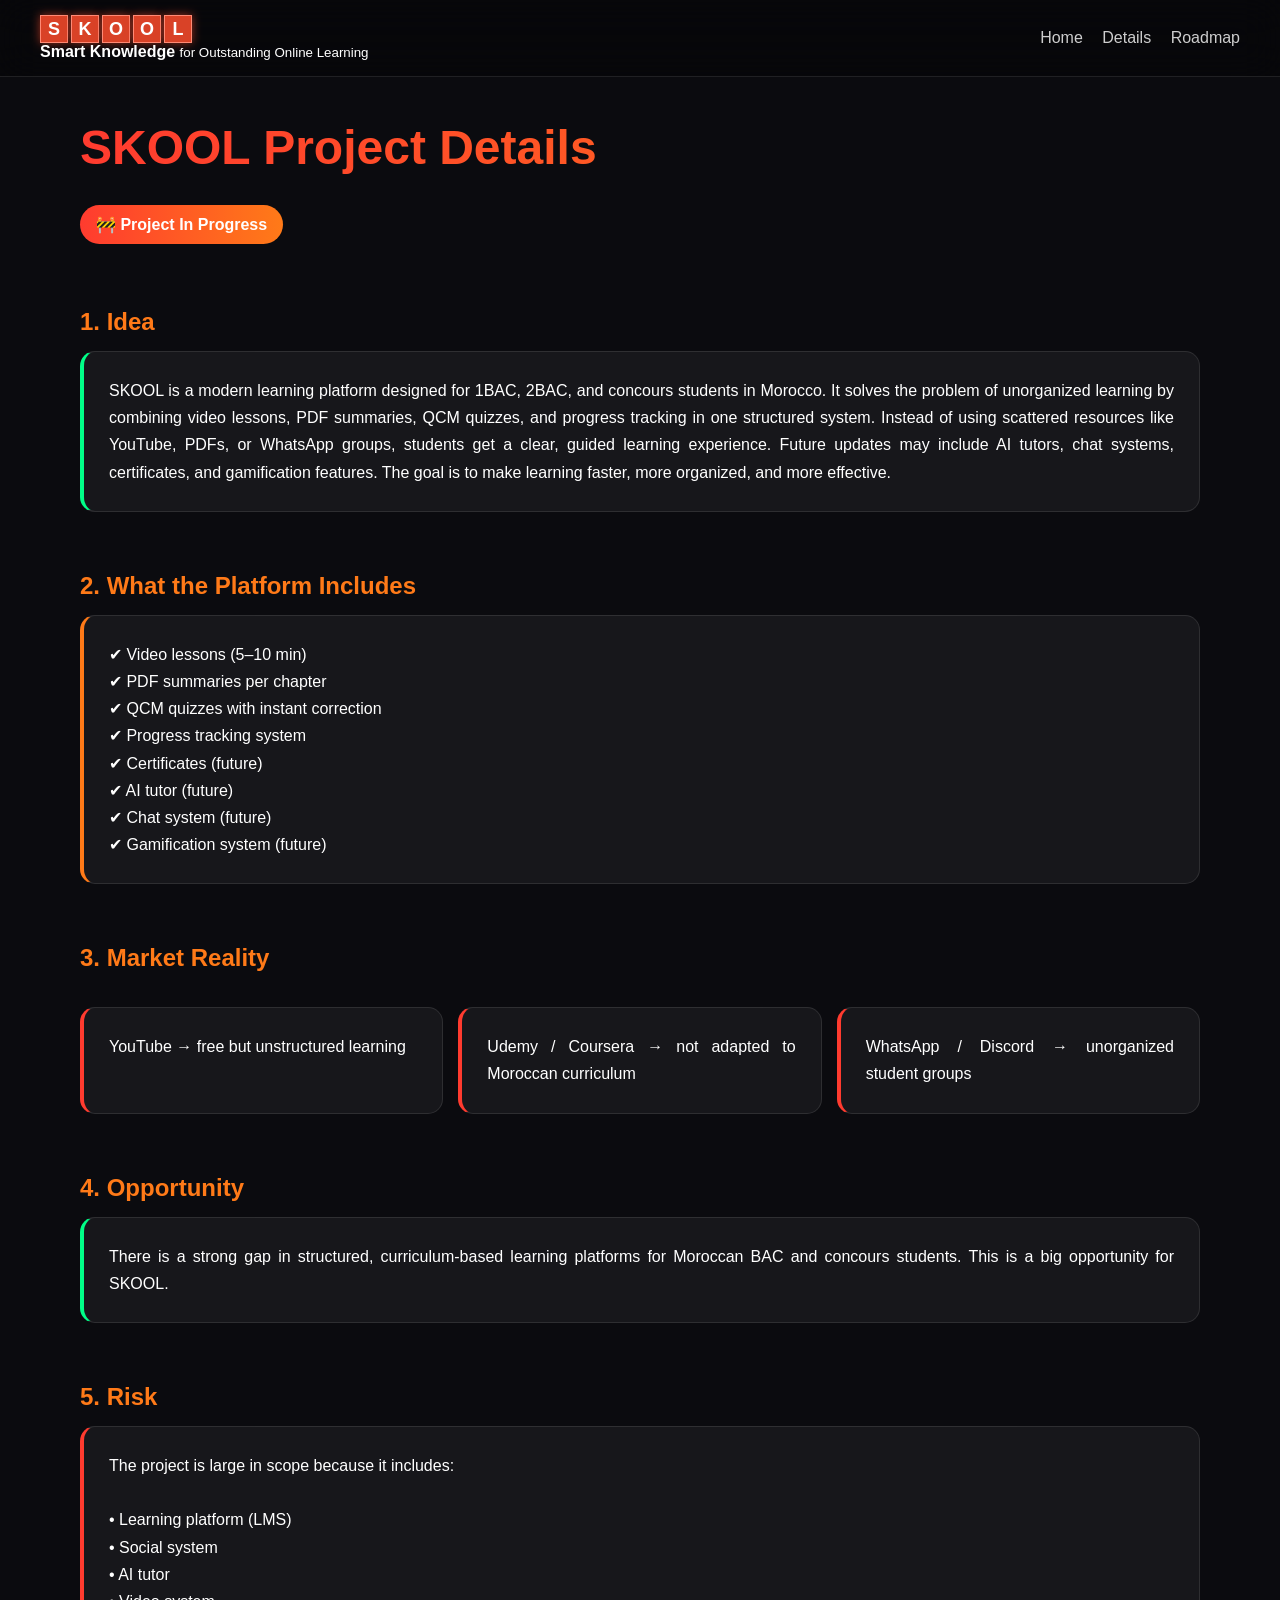
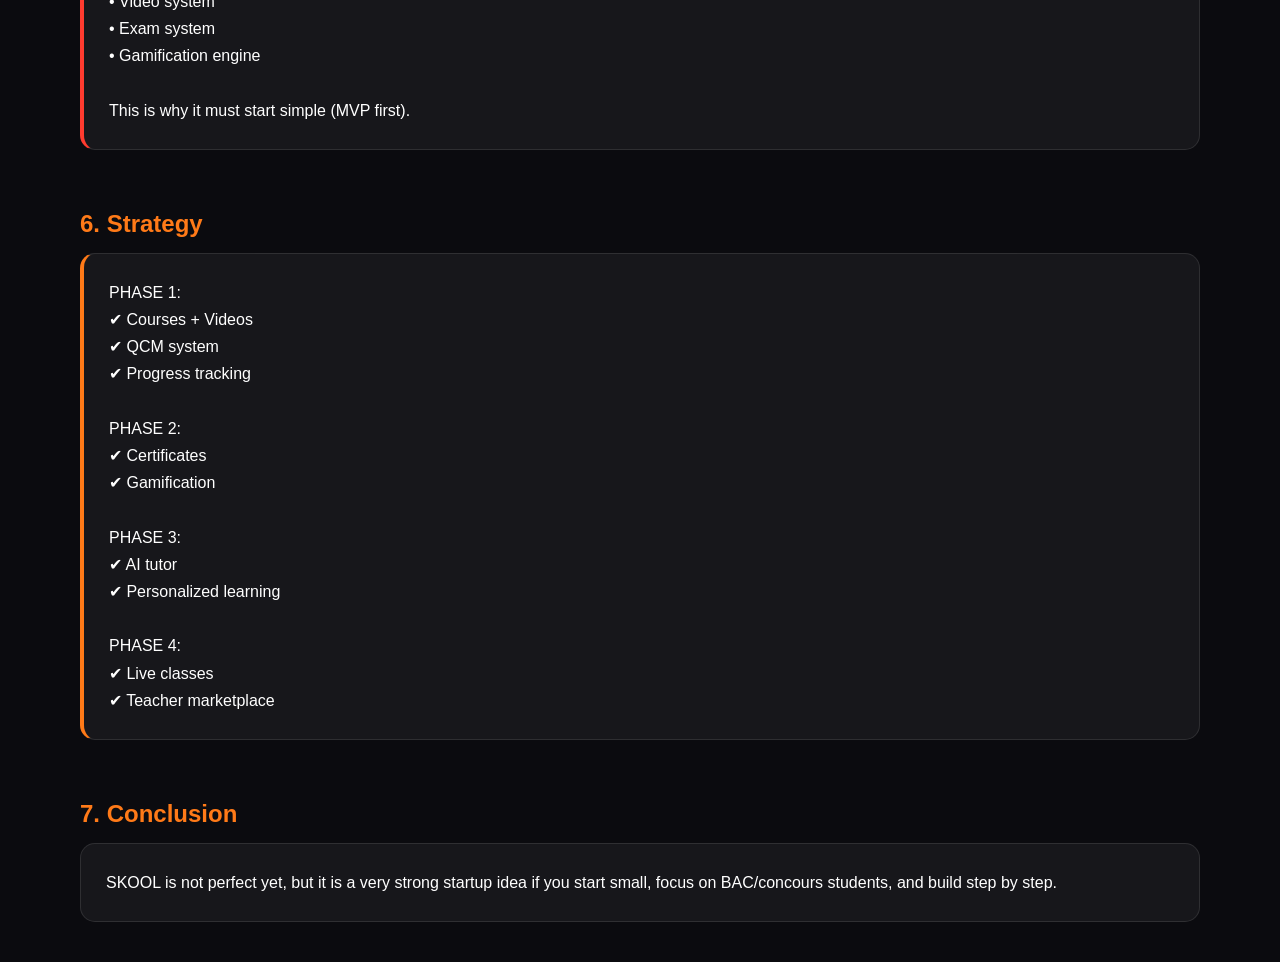
==== details.html @ fa7d0e8d "Update details.html" ====
<!DOCTYPE html>
<html lang="en">
<head>
<meta charset="UTF-8">
<meta name="viewport" content="width=device-width, initial-scale=1.0">
<title>SKOOL - Project Details</title>

<style>

/* RESET */
*{
    margin:0;
    padding:0;
    box-sizing:border-box;
    font-family:Arial;
}

/* BODY */
body{
    background:#0b0b0f;
    color:white;
    padding-top:80px;
}

/* NAVBAR */
.navbar{
    position:fixed;
    top:0;
    width:100%;
    display:flex;
    justify-content:space-between;
    align-items:center;
    padding:15px 40px;
    backdrop-filter: blur(20px);
    background:rgba(0,0,0,0.3);
    border-bottom:1px solid rgba(255,255,255,0.1);
    z-index:1000;
}

.navbar a{
    color:white;
    text-decoration:none;
    margin-left:15px;
    opacity:0.8;
    transition:0.3s;
}

.navbar a:hover{
    opacity:1;
    color:#ff3b2f;
}

/* LOGO */
.logo img{
    height:40px;
}

/* CONTAINER (FULL WIDTH FIX) */
.container{
    width:100%;
    padding:40px 80px;
}

/* TITLE */
h1{
    font-size:48px;
    background:linear-gradient(90deg,#ff3b2f,#ff7a18);
    -webkit-background-clip:text;
    -webkit-text-fill-color:transparent;
    margin-bottom:20px;
}

h2{
    margin-top:60px;
    font-size:24px;
    color:#ff7a18;
}

/* BADGE */
.pulse-badge{
    display:inline-block;
    margin-top:10px;
    padding:10px 16px;
    border-radius:25px;
    background:linear-gradient(90deg,#ff3b2f,#ff7a18);
    color:white;
    font-weight:bold;
    position:relative;
    overflow:hidden;
}

/* SHINE */
.pulse-badge::after{
    content:"";
    position:absolute;
    top:0;
    left:-100%;
    width:100%;
    height:100%;
    background:rgba(255,255,255,0.3);
    animation:shine 2s infinite;
}

@keyframes shine{
    0%{left:-100%}
    100%{left:100%}
}

/* CARDS (FULL WIDTH FIX) */
.card{
    width:100%;
    margin-top:15px;
    padding:25px;
    border-radius:15px;
    background:rgba(255,255,255,0.05);
    border:1px solid rgba(255,255,255,0.1);
    line-height:1.7;
    font-size:16px;
    text-align:justify;
}

/* GRID */
.grid{
    display:grid;
    grid-template-columns:repeat(auto-fit,minmax(280px,1fr));
    gap:15px;
    margin-top:20px;
}

/* CARD COLORS */
.warning{
    border-left:4px solid #ff3b2f;
}

.success{
    border-left:4px solid #00ff88;
}

.info{
    border-left:4px solid #ff7a18;
}

/* RESPONSIVE */
@media(max-width:900px){
    .container{
        padding:20px;
    }

    h1{
        font-size:32px;
    }
}


.nav-skool-loader{
    display:flex;
    align-items:center;
    gap:3px;
}

.nav-skool-box{
    width:28px;
    height:28px;
    background:#d94227;
    border:1px solid #ff8a75;
    color:white;
    font-size:18px;
    font-weight:900;
    display:flex;
    justify-content:center;
    align-items:center;
    box-shadow:0 0 10px rgba(217,66,39,0.7);
    animation:navSkoolSlow 5s infinite ease-in-out;
}

.nav-skool-box:nth-child(1){animation-delay:0s;}
.nav-skool-box:nth-child(2){animation-delay:.25s;}
.nav-skool-box:nth-child(3){animation-delay:.5s;}
.nav-skool-box:nth-child(4){animation-delay:.75s;}
.nav-skool-box:nth-child(5){animation-delay:1s;}

@keyframes navSkoolSlow{
    0%{
        opacity:0;
        transform:translateY(18px) scale(.4) rotate(-10deg);
    }

    25%{
        opacity:1;
        transform:translateY(0) scale(1) rotate(0deg);
    }

    45%{
        transform:translateY(-5px) scale(1.08);
    }

    65%{
        transform:translateY(0) scale(1);
    }

    85%{
        opacity:1;
        transform:scale(1);
    }

    100%{
        opacity:0;
        transform:translateY(-18px) scale(.4) rotate(10deg);
    }
}
</style>
</head>

<body>

<!-- NAVBAR -->
<div class="navbar">

    <div class="logo">
  <div class="nav-skool-loader">
    <div class="nav-skool-box">S</div>
    <div class="nav-skool-box">K</div>
    <div class="nav-skool-box">O</div>
    <div class="nav-skool-box">O</div>
    <div class="nav-skool-box">L</div>
  </div>

  <span class="logo-text">
    <b>Smart Knowledge</b>
    <small>for Outstanding Online Learning</small>
  </span>
</div>

    <div>
        <a href="index.html">Home</a>
        <a href="details.html">Details</a>
        <a href="#">Roadmap</a>
    </div>

</div>

<!-- CONTENT -->
<div class="container">

<h1>SKOOL Project Details</h1>

<div class="pulse-badge">🚧 Project In Progress</div>

<h2>1. Idea</h2>
<div class="card success">
SKOOL is a modern learning platform designed for 1BAC, 2BAC, and concours students in Morocco. It solves the problem of unorganized learning by combining video lessons, PDF summaries, QCM quizzes, and progress tracking in one structured system. Instead of using scattered resources like YouTube, PDFs, or WhatsApp groups, students get a clear, guided learning experience. Future updates may include AI tutors, chat systems, certificates, and gamification features. The goal is to make learning faster, more organized, and more effective.
</div>

<h2>2. What the Platform Includes</h2>
<div class="card info">
✔ Video lessons (5–10 min)<br>
✔ PDF summaries per chapter<br>
✔ QCM quizzes with instant correction<br>
✔ Progress tracking system<br>
✔ Certificates (future)<br>
✔ AI tutor (future)<br>
✔ Chat system (future)<br>
✔ Gamification system (future)
</div>

<h2>3. Market Reality</h2>
<div class="grid">

<div class="card warning">
YouTube → free but unstructured learning
</div>

<div class="card warning">
Udemy / Coursera → not adapted to Moroccan curriculum
</div>

<div class="card warning">
WhatsApp / Discord → unorganized student groups
</div>

</div>

<h2>4. Opportunity</h2>
<div class="card success">
There is a strong gap in structured, curriculum-based learning platforms for Moroccan BAC and concours students. This is a big opportunity for SKOOL.
</div>

<h2>5. Risk</h2>
<div class="card warning">
The project is large in scope because it includes:
<br><br>
• Learning platform (LMS)<br>
• Social system<br>
• AI tutor<br>
• Video system<br>
• Exam system<br>
• Gamification engine<br><br>

This is why it must start simple (MVP first).
</div>

<h2>6. Strategy</h2>
<div class="card info">
PHASE 1:<br>
✔ Courses + Videos<br>
✔ QCM system<br>
✔ Progress tracking<br><br>

PHASE 2:<br>
✔ Certificates<br>
✔ Gamification<br><br>

PHASE 3:<br>
✔ AI tutor<br>
✔ Personalized learning<br><br>

PHASE 4:<br>
✔ Live classes<br>
✔ Teacher marketplace
</div>

<h2>7. Conclusion</h2>
<div class="card">
SKOOL is not perfect yet, but it is a very strong startup idea if you start small, focus on BAC/concours students, and build step by step.
</div>

</div>

</body>
</html>
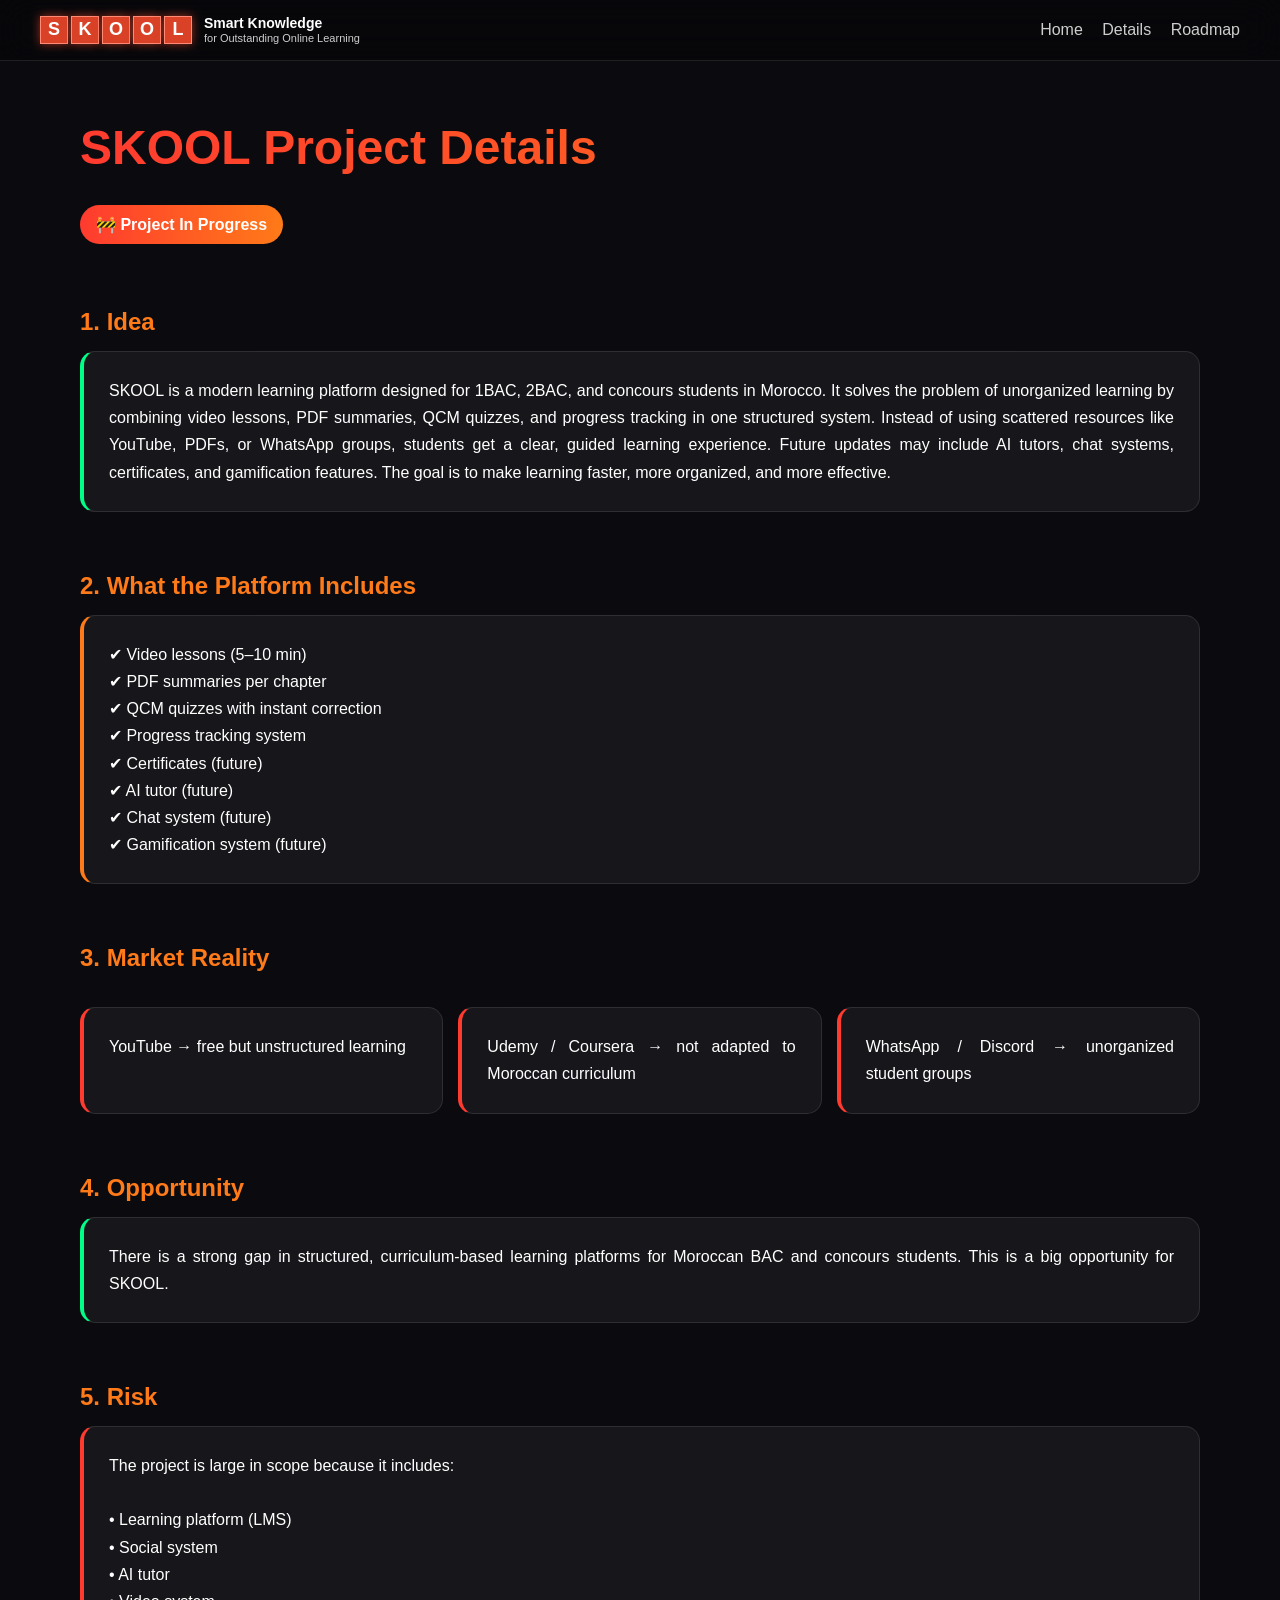
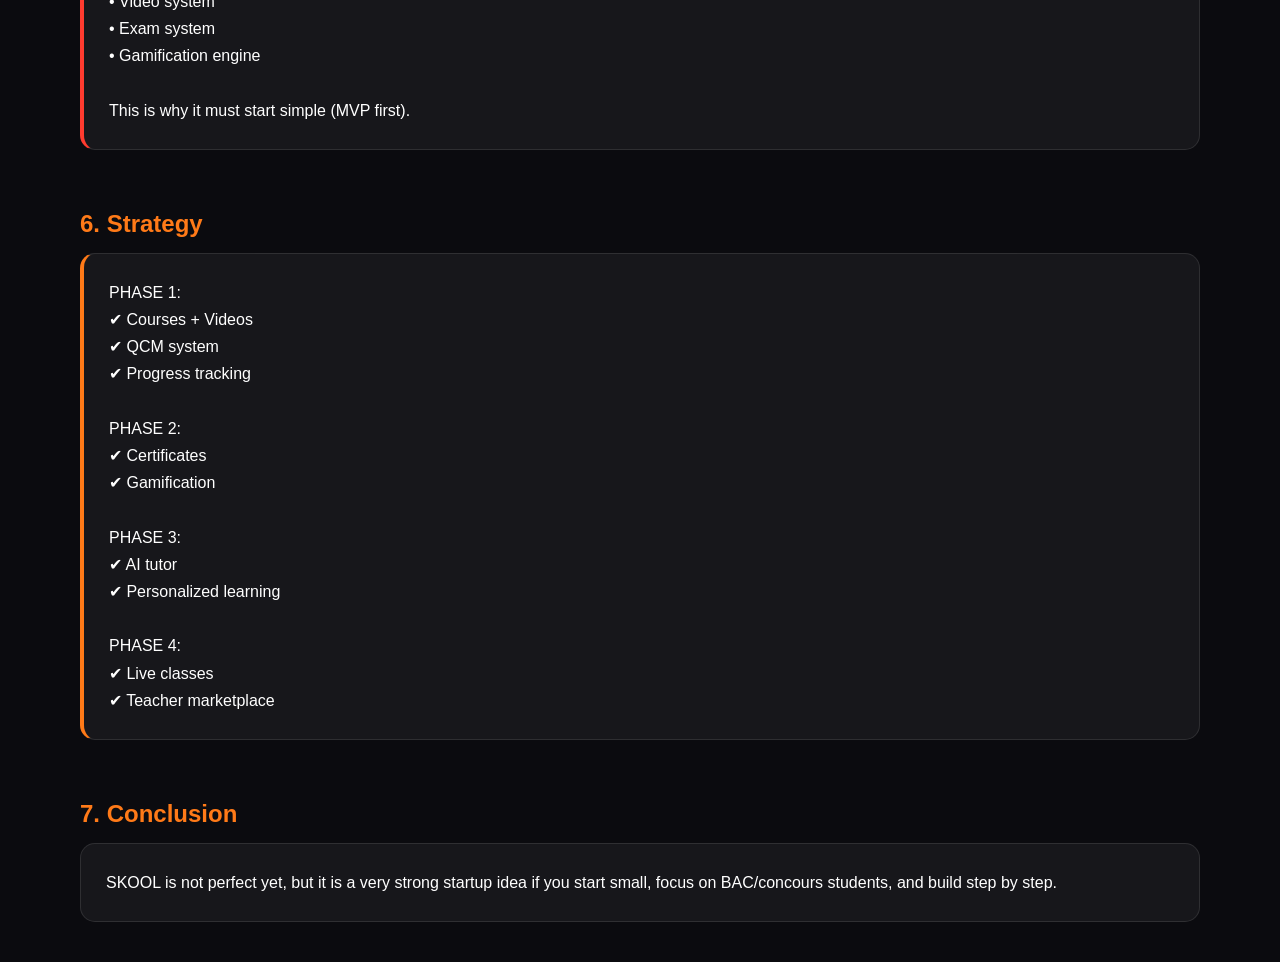
==== commit 6378a793: "Update details.html" ====
--- a/details.html
+++ b/details.html
@@ -6,8 +6,6 @@
 <title>SKOOL - Project Details</title>
 
 <style>
-
-/* RESET */
 *{
     margin:0;
     padding:0;
@@ -15,11 +13,85 @@
     font-family:Arial;
 }
 
-/* BODY */
 body{
     background:#0b0b0f;
     color:white;
     padding-top:80px;
+}
+
+/* INTRO LOADER */
+.page-content{
+    opacity:0;
+    visibility:hidden;
+    transition:.5s;
+}
+
+.page-content.show{
+    opacity:1;
+    visibility:visible;
+}
+
+.intro-loader{
+    position:fixed;
+    inset:0;
+    background:#000;
+    display:flex;
+    justify-content:center;
+    align-items:center;
+    z-index:99999;
+    transition:.5s;
+}
+
+.intro-loader.hide{
+    opacity:0;
+    visibility:hidden;
+}
+
+.intro-skool{
+    display:flex;
+    gap:12px;
+}
+
+.intro-box{
+    width:90px;
+    height:90px;
+    background:#d94227;
+    border:2px solid #ff8a75;
+    color:white;
+    font-size:60px;
+    font-weight:900;
+    display:flex;
+    justify-content:center;
+    align-items:center;
+    box-shadow:0 0 30px rgba(217,66,39,.8);
+    animation:introAnim 1s ease-in-out forwards;
+}
+
+.intro-box:nth-child(1){animation-delay:0s;}
+.intro-box:nth-child(2){animation-delay:.1s;}
+.intro-box:nth-child(3){animation-delay:.2s;}
+.intro-box:nth-child(4){animation-delay:.3s;}
+.intro-box:nth-child(5){animation-delay:.4s;}
+
+@keyframes introAnim{
+    0%{
+        opacity:0;
+        transform:translateY(80px) scale(.4);
+    }
+
+    45%{
+        opacity:1;
+        transform:translateY(0) scale(1);
+    }
+
+    70%{
+        transform:translateY(-10px) scale(1.05);
+    }
+
+    100%{
+        opacity:1;
+        transform:translateY(0) scale(1);
+    }
 }
 
 /* NAVBAR */
@@ -51,17 +123,89 @@
 }
 
 /* LOGO */
-.logo img{
-    height:40px;
-}
-
-/* CONTAINER (FULL WIDTH FIX) */
+.logo{
+    display:flex;
+    align-items:center;
+    gap:12px;
+}
+
+.logo-text{
+    display:flex;
+    flex-direction:column;
+    line-height:1.2;
+}
+
+.logo-text b{
+    font-size:14px;
+    color:white;
+}
+
+.logo-text small{
+    font-size:11px;
+    color:white;
+    opacity:.8;
+}
+
+/* NAV LOGO ANIMATION */
+.nav-skool-loader{
+    display:flex;
+    align-items:center;
+    gap:3px;
+}
+
+.nav-skool-box{
+    width:28px;
+    height:28px;
+    background:#d94227;
+    border:1px solid #ff8a75;
+    color:white;
+    font-size:18px;
+    font-weight:900;
+    display:flex;
+    justify-content:center;
+    align-items:center;
+    box-shadow:0 0 10px rgba(217,66,39,0.7);
+    animation:navSkoolSlow 5s infinite ease-in-out;
+}
+
+.nav-skool-box:nth-child(1){animation-delay:0s;}
+.nav-skool-box:nth-child(2){animation-delay:.25s;}
+.nav-skool-box:nth-child(3){animation-delay:.5s;}
+.nav-skool-box:nth-child(4){animation-delay:.75s;}
+.nav-skool-box:nth-child(5){animation-delay:1s;}
+
+@keyframes navSkoolSlow{
+    0%{
+        opacity:0;
+        transform:translateY(18px) scale(.4) rotate(-10deg);
+    }
+
+    25%{
+        opacity:1;
+        transform:translateY(0) scale(1) rotate(0deg);
+    }
+
+    45%{
+        transform:translateY(-5px) scale(1.08);
+    }
+
+    65%,85%{
+        opacity:1;
+        transform:scale(1);
+    }
+
+    100%{
+        opacity:0;
+        transform:translateY(-18px) scale(.4) rotate(10deg);
+    }
+}
+
+/* CONTAINER */
 .container{
     width:100%;
     padding:40px 80px;
 }
 
-/* TITLE */
 h1{
     font-size:48px;
     background:linear-gradient(90deg,#ff3b2f,#ff7a18);
@@ -76,7 +220,6 @@
     color:#ff7a18;
 }
 
-/* BADGE */
 .pulse-badge{
     display:inline-block;
     margin-top:10px;
@@ -89,7 +232,6 @@
     overflow:hidden;
 }
 
-/* SHINE */
 .pulse-badge::after{
     content:"";
     position:absolute;
@@ -106,7 +248,6 @@
     100%{left:100%}
 }
 
-/* CARDS (FULL WIDTH FIX) */
 .card{
     width:100%;
     margin-top:15px;
@@ -119,7 +260,6 @@
     text-align:justify;
 }
 
-/* GRID */
 .grid{
     display:grid;
     grid-template-columns:repeat(auto-fit,minmax(280px,1fr));
@@ -127,7 +267,6 @@
     margin-top:20px;
 }
 
-/* CARD COLORS */
 .warning{
     border-left:4px solid #ff3b2f;
 }
@@ -140,7 +279,6 @@
     border-left:4px solid #ff7a18;
 }
 
-/* RESPONSIVE */
 @media(max-width:900px){
     .container{
         padding:20px;
@@ -149,63 +287,23 @@
     h1{
         font-size:32px;
     }
-}
-
-
-.nav-skool-loader{
-    display:flex;
-    align-items:center;
-    gap:3px;
-}
-
-.nav-skool-box{
-    width:28px;
-    height:28px;
-    background:#d94227;
-    border:1px solid #ff8a75;
-    color:white;
-    font-size:18px;
-    font-weight:900;
-    display:flex;
-    justify-content:center;
-    align-items:center;
-    box-shadow:0 0 10px rgba(217,66,39,0.7);
-    animation:navSkoolSlow 5s infinite ease-in-out;
-}
-
-.nav-skool-box:nth-child(1){animation-delay:0s;}
-.nav-skool-box:nth-child(2){animation-delay:.25s;}
-.nav-skool-box:nth-child(3){animation-delay:.5s;}
-.nav-skool-box:nth-child(4){animation-delay:.75s;}
-.nav-skool-box:nth-child(5){animation-delay:1s;}
-
-@keyframes navSkoolSlow{
-    0%{
-        opacity:0;
-        transform:translateY(18px) scale(.4) rotate(-10deg);
-    }
-
-    25%{
-        opacity:1;
-        transform:translateY(0) scale(1) rotate(0deg);
-    }
-
-    45%{
-        transform:translateY(-5px) scale(1.08);
-    }
-
-    65%{
-        transform:translateY(0) scale(1);
-    }
-
-    85%{
-        opacity:1;
-        transform:scale(1);
-    }
-
-    100%{
-        opacity:0;
-        transform:translateY(-18px) scale(.4) rotate(10deg);
+
+    .intro-box{
+        width:55px;
+        height:55px;
+        font-size:35px;
+    }
+
+    .intro-skool{
+        gap:6px;
+    }
+
+    .navbar{
+        padding:15px;
+    }
+
+    .logo-text small{
+        display:none;
     }
 }
 </style>
@@ -213,23 +311,37 @@
 
 <body>
 
+<!-- INTRO LOADER -->
+<div class="intro-loader" id="introLoader">
+    <div class="intro-skool">
+        <div class="intro-box">S</div>
+        <div class="intro-box">K</div>
+        <div class="intro-box">O</div>
+        <div class="intro-box">O</div>
+        <div class="intro-box">L</div>
+    </div>
+</div>
+
+<!-- PAGE CONTENT -->
+<div class="page-content" id="pageContent">
+
 <!-- NAVBAR -->
 <div class="navbar">
 
     <div class="logo">
-  <div class="nav-skool-loader">
-    <div class="nav-skool-box">S</div>
-    <div class="nav-skool-box">K</div>
-    <div class="nav-skool-box">O</div>
-    <div class="nav-skool-box">O</div>
-    <div class="nav-skool-box">L</div>
-  </div>
-
-  <span class="logo-text">
-    <b>Smart Knowledge</b>
-    <small>for Outstanding Online Learning</small>
-  </span>
-</div>
+        <div class="nav-skool-loader">
+            <div class="nav-skool-box">S</div>
+            <div class="nav-skool-box">K</div>
+            <div class="nav-skool-box">O</div>
+            <div class="nav-skool-box">O</div>
+            <div class="nav-skool-box">L</div>
+        </div>
+
+        <span class="logo-text">
+            <b>Smart Knowledge</b>
+            <small>for Outstanding Online Learning</small>
+        </span>
+    </div>
 
     <div>
         <a href="index.html">Home</a>
@@ -326,5 +438,16 @@
 
 </div>
 
+</div>
+
+<script>
+window.addEventListener("load", function(){
+    setTimeout(function(){
+        document.getElementById("introLoader").classList.add("hide");
+        document.getElementById("pageContent").classList.add("show");
+    }, 1000);
+});
+</script>
+
 </body>
 </html>
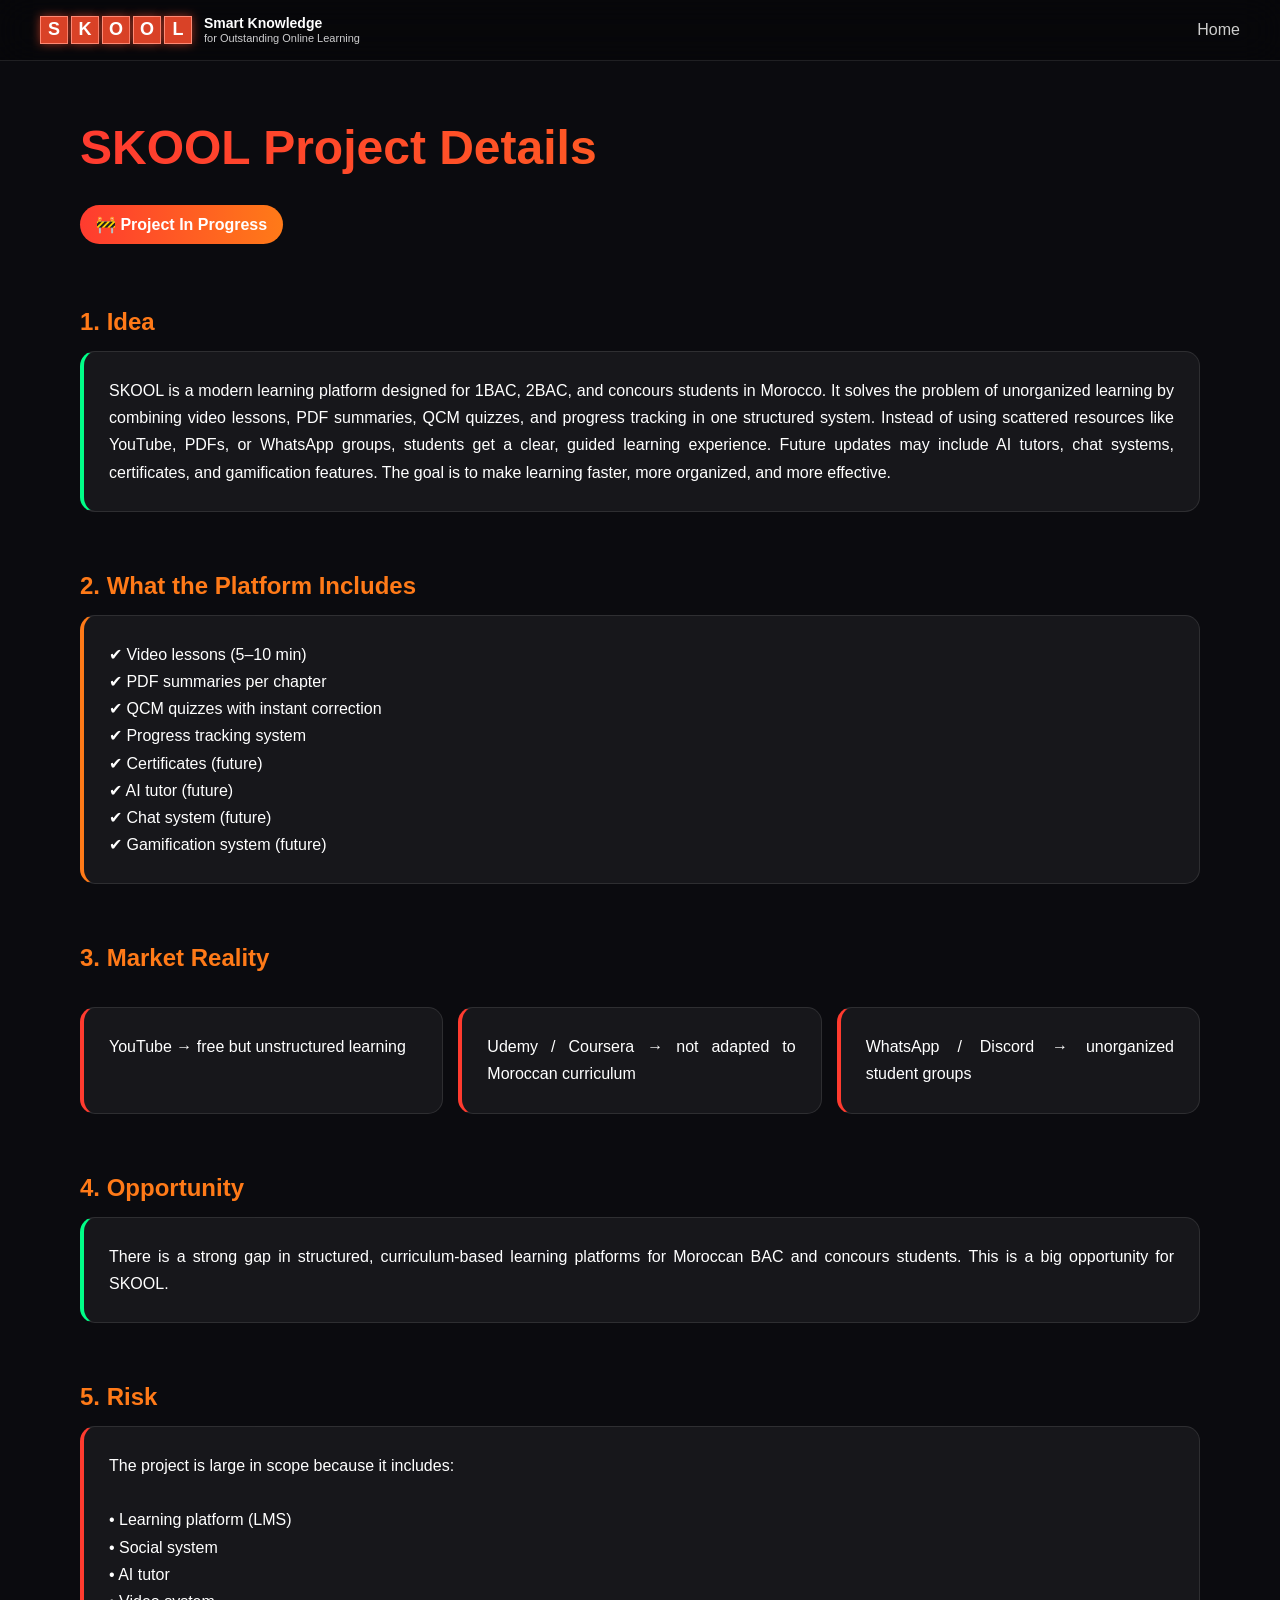
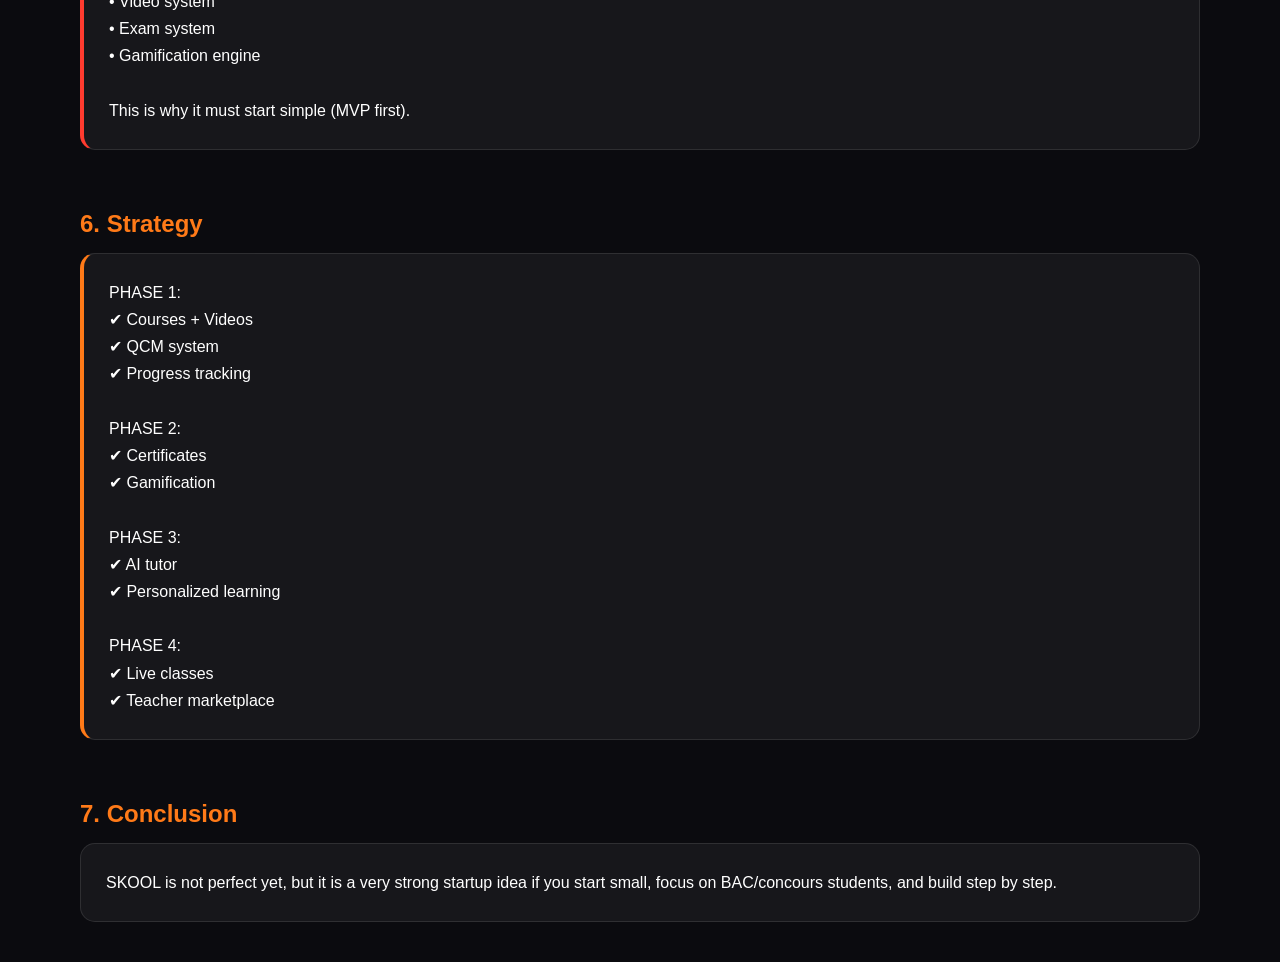
==== commit 8bcd1552: "Update details.html" ====
--- a/details.html
+++ b/details.html
@@ -345,8 +345,6 @@
 
     <div>
         <a href="index.html">Home</a>
-        <a href="details.html">Details</a>
-        <a href="#">Roadmap</a>
     </div>
 
 </div>
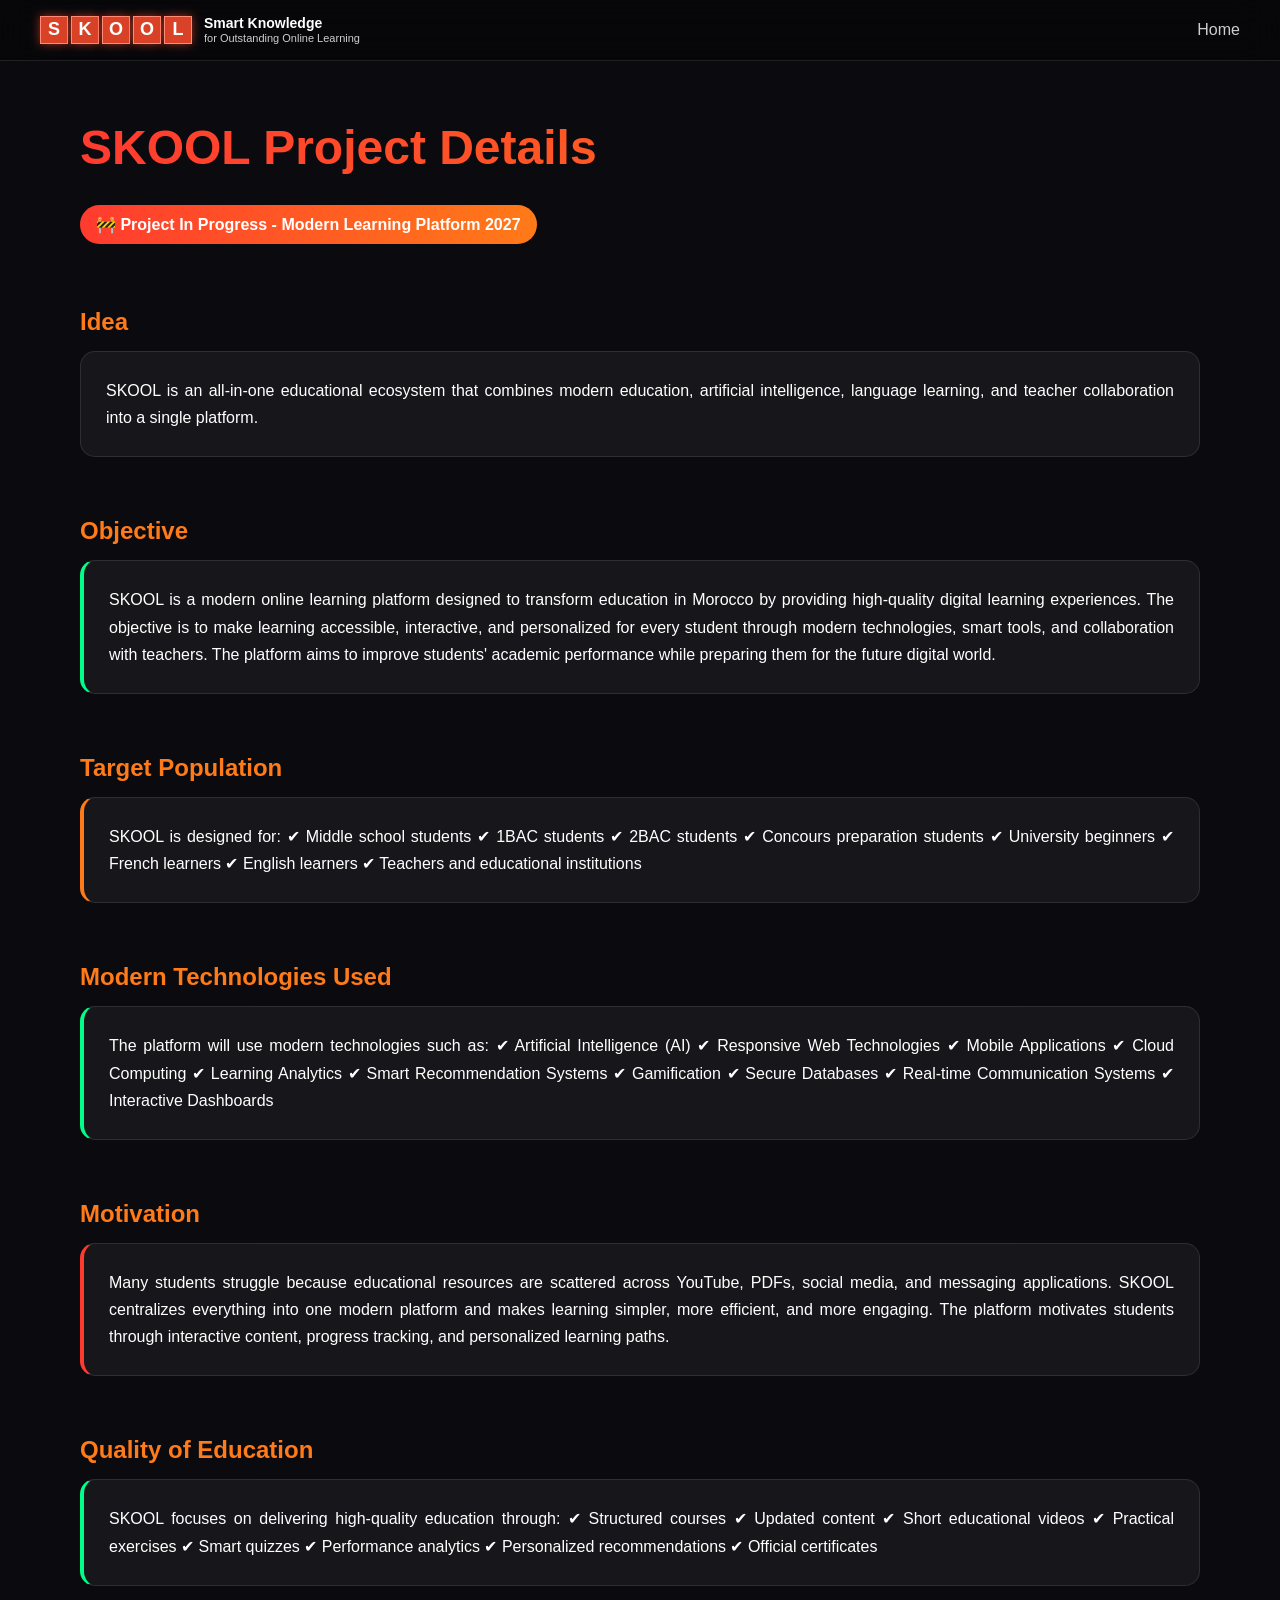
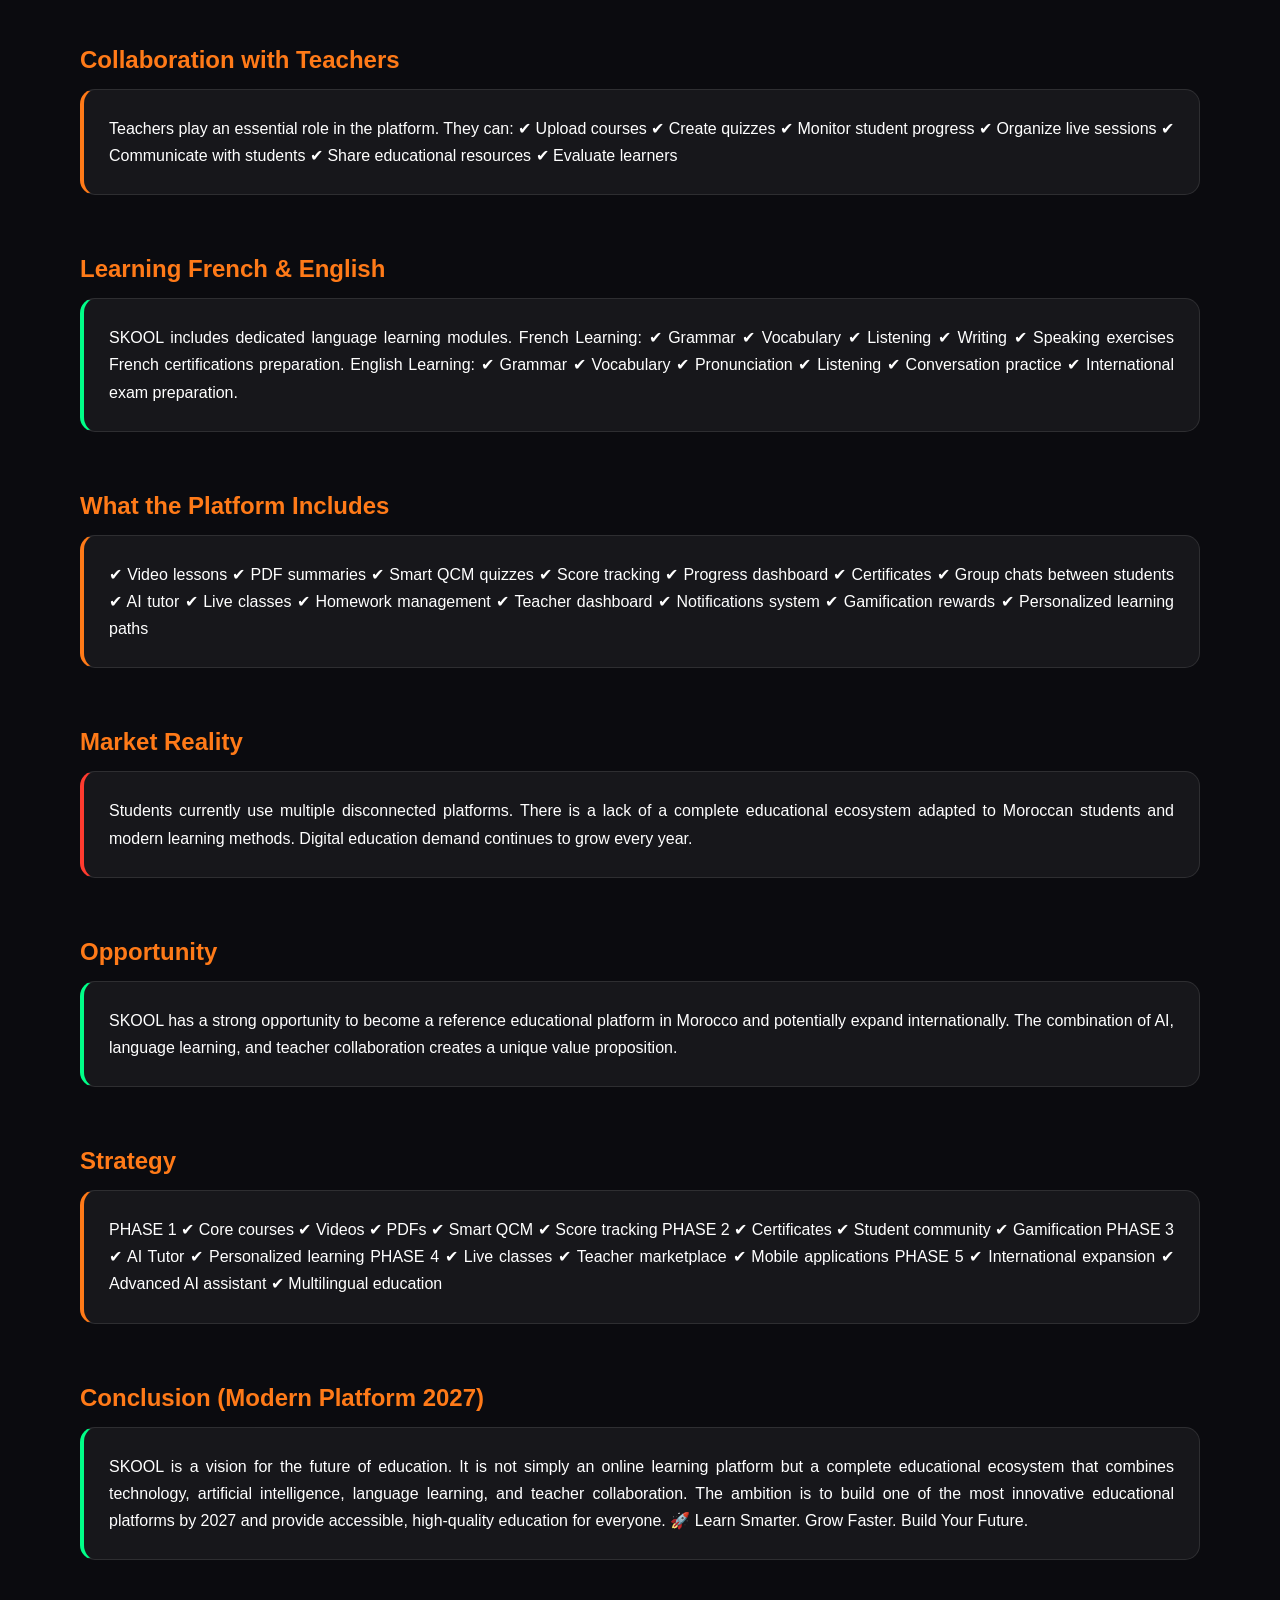
==== commit 89c3b2c8: "Update details.html" ====
--- a/details.html
+++ b/details.html
@@ -1,451 +1,696 @@
-<!DOCTYPE html>
+<!doctype html>
 <html lang="en">
-<head>
-<meta charset="UTF-8">
-<meta name="viewport" content="width=device-width, initial-scale=1.0">
-<title>SKOOL - Project Details</title>
-
-<style>
-*{
-    margin:0;
-    padding:0;
-    box-sizing:border-box;
-    font-family:Arial;
-}
-
-body{
-    background:#0b0b0f;
-    color:white;
-    padding-top:80px;
-}
-
-/* INTRO LOADER */
-.page-content{
-    opacity:0;
-    visibility:hidden;
-    transition:.5s;
-}
-
-.page-content.show{
-    opacity:1;
-    visibility:visible;
-}
-
-.intro-loader{
-    position:fixed;
-    inset:0;
-    background:#000;
-    display:flex;
-    justify-content:center;
-    align-items:center;
-    z-index:99999;
-    transition:.5s;
-}
-
-.intro-loader.hide{
-    opacity:0;
-    visibility:hidden;
-}
-
-.intro-skool{
-    display:flex;
-    gap:12px;
-}
-
-.intro-box{
-    width:90px;
-    height:90px;
-    background:#d94227;
-    border:2px solid #ff8a75;
-    color:white;
-    font-size:60px;
-    font-weight:900;
-    display:flex;
-    justify-content:center;
-    align-items:center;
-    box-shadow:0 0 30px rgba(217,66,39,.8);
-    animation:introAnim 1s ease-in-out forwards;
-}
-
-.intro-box:nth-child(1){animation-delay:0s;}
-.intro-box:nth-child(2){animation-delay:.1s;}
-.intro-box:nth-child(3){animation-delay:.2s;}
-.intro-box:nth-child(4){animation-delay:.3s;}
-.intro-box:nth-child(5){animation-delay:.4s;}
-
-@keyframes introAnim{
-    0%{
-        opacity:0;
-        transform:translateY(80px) scale(.4);
-    }
-
-    45%{
-        opacity:1;
-        transform:translateY(0) scale(1);
-    }
-
-    70%{
-        transform:translateY(-10px) scale(1.05);
-    }
-
-    100%{
-        opacity:1;
-        transform:translateY(0) scale(1);
-    }
-}
-
-/* NAVBAR */
-.navbar{
-    position:fixed;
-    top:0;
-    width:100%;
-    display:flex;
-    justify-content:space-between;
-    align-items:center;
-    padding:15px 40px;
-    backdrop-filter: blur(20px);
-    background:rgba(0,0,0,0.3);
-    border-bottom:1px solid rgba(255,255,255,0.1);
-    z-index:1000;
-}
-
-.navbar a{
-    color:white;
-    text-decoration:none;
-    margin-left:15px;
-    opacity:0.8;
-    transition:0.3s;
-}
-
-.navbar a:hover{
-    opacity:1;
-    color:#ff3b2f;
-}
-
-/* LOGO */
-.logo{
-    display:flex;
-    align-items:center;
-    gap:12px;
-}
-
-.logo-text{
-    display:flex;
-    flex-direction:column;
-    line-height:1.2;
-}
-
-.logo-text b{
-    font-size:14px;
-    color:white;
-}
-
-.logo-text small{
-    font-size:11px;
-    color:white;
-    opacity:.8;
-}
-
-/* NAV LOGO ANIMATION */
-.nav-skool-loader{
-    display:flex;
-    align-items:center;
-    gap:3px;
-}
-
-.nav-skool-box{
-    width:28px;
-    height:28px;
-    background:#d94227;
-    border:1px solid #ff8a75;
-    color:white;
-    font-size:18px;
-    font-weight:900;
-    display:flex;
-    justify-content:center;
-    align-items:center;
-    box-shadow:0 0 10px rgba(217,66,39,0.7);
-    animation:navSkoolSlow 5s infinite ease-in-out;
-}
-
-.nav-skool-box:nth-child(1){animation-delay:0s;}
-.nav-skool-box:nth-child(2){animation-delay:.25s;}
-.nav-skool-box:nth-child(3){animation-delay:.5s;}
-.nav-skool-box:nth-child(4){animation-delay:.75s;}
-.nav-skool-box:nth-child(5){animation-delay:1s;}
-
-@keyframes navSkoolSlow{
-    0%{
-        opacity:0;
-        transform:translateY(18px) scale(.4) rotate(-10deg);
-    }
-
-    25%{
-        opacity:1;
-        transform:translateY(0) scale(1) rotate(0deg);
-    }
-
-    45%{
-        transform:translateY(-5px) scale(1.08);
-    }
-
-    65%,85%{
-        opacity:1;
-        transform:scale(1);
-    }
-
-    100%{
-        opacity:0;
-        transform:translateY(-18px) scale(.4) rotate(10deg);
-    }
-}
-
-/* CONTAINER */
-.container{
-    width:100%;
-    padding:40px 80px;
-}
-
-h1{
-    font-size:48px;
-    background:linear-gradient(90deg,#ff3b2f,#ff7a18);
-    -webkit-background-clip:text;
-    -webkit-text-fill-color:transparent;
-    margin-bottom:20px;
-}
-
-h2{
-    margin-top:60px;
-    font-size:24px;
-    color:#ff7a18;
-}
-
-.pulse-badge{
-    display:inline-block;
-    margin-top:10px;
-    padding:10px 16px;
-    border-radius:25px;
-    background:linear-gradient(90deg,#ff3b2f,#ff7a18);
-    color:white;
-    font-weight:bold;
-    position:relative;
-    overflow:hidden;
-}
-
-.pulse-badge::after{
-    content:"";
-    position:absolute;
-    top:0;
-    left:-100%;
-    width:100%;
-    height:100%;
-    background:rgba(255,255,255,0.3);
-    animation:shine 2s infinite;
-}
-
-@keyframes shine{
-    0%{left:-100%}
-    100%{left:100%}
-}
-
-.card{
-    width:100%;
-    margin-top:15px;
-    padding:25px;
-    border-radius:15px;
-    background:rgba(255,255,255,0.05);
-    border:1px solid rgba(255,255,255,0.1);
-    line-height:1.7;
-    font-size:16px;
-    text-align:justify;
-}
-
-.grid{
-    display:grid;
-    grid-template-columns:repeat(auto-fit,minmax(280px,1fr));
-    gap:15px;
-    margin-top:20px;
-}
-
-.warning{
-    border-left:4px solid #ff3b2f;
-}
-
-.success{
-    border-left:4px solid #00ff88;
-}
-
-.info{
-    border-left:4px solid #ff7a18;
-}
-
-@media(max-width:900px){
-    .container{
-        padding:20px;
-    }
-
-    h1{
-        font-size:32px;
-    }
-
-    .intro-box{
-        width:55px;
-        height:55px;
-        font-size:35px;
-    }
-
-    .intro-skool{
-        gap:6px;
-    }
-
-    .navbar{
-        padding:15px;
-    }
-
-    .logo-text small{
-        display:none;
-    }
-}
-</style>
-</head>
-
-<body>
-
-<!-- INTRO LOADER -->
-<div class="intro-loader" id="introLoader">
-    <div class="intro-skool">
+  <head>
+    <meta charset="UTF-8" />
+    <meta name="viewport" content="width=device-width, initial-scale=1.0" />
+    <title>SKOOL - Project Details</title>
+
+    <style>
+      * {
+        margin: 0;
+        padding: 0;
+        box-sizing: border-box;
+        font-family: Arial;
+      }
+
+      body {
+        background: #0b0b0f;
+        color: white;
+        padding-top: 80px;
+      }
+
+      /* INTRO LOADER */
+      .page-content {
+        opacity: 0;
+        visibility: hidden;
+        transition: 0.5s;
+      }
+
+      .page-content.show {
+        opacity: 1;
+        visibility: visible;
+      }
+
+      .intro-loader {
+        position: fixed;
+        inset: 0;
+        background: #000;
+        display: flex;
+        justify-content: center;
+        align-items: center;
+        z-index: 99999;
+        transition: 0.5s;
+      }
+
+      .intro-loader.hide {
+        opacity: 0;
+        visibility: hidden;
+      }
+
+      .intro-skool {
+        display: flex;
+        gap: 12px;
+      }
+
+      .intro-box {
+        width: 90px;
+        height: 90px;
+        background: #d94227;
+        border: 2px solid #ff8a75;
+        color: white;
+        font-size: 60px;
+        font-weight: 900;
+        display: flex;
+        justify-content: center;
+        align-items: center;
+        box-shadow: 0 0 30px rgba(217, 66, 39, 0.8);
+        animation: introAnim 1s ease-in-out forwards;
+      }
+
+      .intro-box:nth-child(1) {
+        animation-delay: 0s;
+      }
+      .intro-box:nth-child(2) {
+        animation-delay: 0.1s;
+      }
+      .intro-box:nth-child(3) {
+        animation-delay: 0.2s;
+      }
+      .intro-box:nth-child(4) {
+        animation-delay: 0.3s;
+      }
+      .intro-box:nth-child(5) {
+        animation-delay: 0.4s;
+      }
+
+      @keyframes introAnim {
+        0% {
+          opacity: 0;
+          transform: translateY(80px) scale(0.4);
+        }
+
+        45% {
+          opacity: 1;
+          transform: translateY(0) scale(1);
+        }
+
+        70% {
+          transform: translateY(-10px) scale(1.05);
+        }
+
+        100% {
+          opacity: 1;
+          transform: translateY(0) scale(1);
+        }
+      }
+
+      /* NAVBAR */
+      .navbar {
+        position: fixed;
+        top: 0;
+        width: 100%;
+        display: flex;
+        justify-content: space-between;
+        align-items: center;
+        padding: 15px 40px;
+        backdrop-filter: blur(20px);
+        background: rgba(0, 0, 0, 0.3);
+        border-bottom: 1px solid rgba(255, 255, 255, 0.1);
+        z-index: 1000;
+      }
+
+      .navbar a {
+        color: white;
+        text-decoration: none;
+        margin-left: 15px;
+        opacity: 0.8;
+        transition: 0.3s;
+      }
+
+      .navbar a:hover {
+        opacity: 1;
+        color: #ff3b2f;
+      }
+
+      /* LOGO */
+      .logo {
+        display: flex;
+        align-items: center;
+        gap: 12px;
+      }
+
+      .logo-text {
+        display: flex;
+        flex-direction: column;
+        line-height: 1.2;
+      }
+
+      .logo-text b {
+        font-size: 14px;
+        color: white;
+      }
+
+      .logo-text small {
+        font-size: 11px;
+        color: white;
+        opacity: 0.8;
+      }
+
+      /* NAV LOGO ANIMATION */
+      .nav-skool-loader {
+        display: flex;
+        align-items: center;
+        gap: 3px;
+      }
+
+      .nav-skool-box {
+        width: 28px;
+        height: 28px;
+        background: #d94227;
+        border: 1px solid #ff8a75;
+        color: white;
+        font-size: 18px;
+        font-weight: 900;
+        display: flex;
+        justify-content: center;
+        align-items: center;
+        box-shadow: 0 0 10px rgba(217, 66, 39, 0.7);
+        animation: navSkoolSlow 5s infinite ease-in-out;
+      }
+
+      .nav-skool-box:nth-child(1) {
+        animation-delay: 0s;
+      }
+      .nav-skool-box:nth-child(2) {
+        animation-delay: 0.25s;
+      }
+      .nav-skool-box:nth-child(3) {
+        animation-delay: 0.5s;
+      }
+      .nav-skool-box:nth-child(4) {
+        animation-delay: 0.75s;
+      }
+      .nav-skool-box:nth-child(5) {
+        animation-delay: 1s;
+      }
+
+      @keyframes navSkoolSlow {
+        0% {
+          opacity: 0;
+          transform: translateY(18px) scale(0.4) rotate(-10deg);
+        }
+
+        25% {
+          opacity: 1;
+          transform: translateY(0) scale(1) rotate(0deg);
+        }
+
+        45% {
+          transform: translateY(-5px) scale(1.08);
+        }
+
+        65%,
+        85% {
+          opacity: 1;
+          transform: scale(1);
+        }
+
+        100% {
+          opacity: 0;
+          transform: translateY(-18px) scale(0.4) rotate(10deg);
+        }
+      }
+
+      /* CONTAINER */
+      .container {
+        width: 100%;
+        padding: 40px 80px;
+      }
+
+      h1 {
+        font-size: 48px;
+        background: linear-gradient(90deg, #ff3b2f, #ff7a18);
+        -webkit-background-clip: text;
+        -webkit-text-fill-color: transparent;
+        margin-bottom: 20px;
+      }
+
+      h2 {
+        margin-top: 60px;
+        font-size: 24px;
+        color: #ff7a18;
+      }
+
+      .pulse-badge {
+        display: inline-block;
+        margin-top: 10px;
+        padding: 10px 16px;
+        border-radius: 25px;
+        background: linear-gradient(90deg, #ff3b2f, #ff7a18);
+        color: white;
+        font-weight: bold;
+        position: relative;
+        overflow: hidden;
+      }
+
+      .pulse-badge::after {
+        content: "";
+        position: absolute;
+        top: 0;
+        left: -100%;
+        width: 100%;
+        height: 100%;
+        background: rgba(255, 255, 255, 0.3);
+        animation: shine 2s infinite;
+      }
+
+      @keyframes shine {
+        0% {
+          left: -100%;
+        }
+        100% {
+          left: 100%;
+        }
+      }
+
+      .card {
+        width: 100%;
+        margin-top: 15px;
+        padding: 25px;
+        border-radius: 15px;
+        background: rgba(255, 255, 255, 0.05);
+        border: 1px solid rgba(255, 255, 255, 0.1);
+        line-height: 1.7;
+        font-size: 16px;
+        text-align: justify;
+      }
+
+      .grid {
+        display: grid;
+        grid-template-columns: repeat(auto-fit, minmax(280px, 1fr));
+        gap: 15px;
+        margin-top: 20px;
+      }
+
+      .warning {
+        border-left: 4px solid #ff3b2f;
+      }
+
+      .success {
+        border-left: 4px solid #00ff88;
+      }
+
+      .info {
+        border-left: 4px solid #ff7a18;
+      }
+
+      @media (max-width: 900px) {
+        .container {
+          padding: 20px;
+        }
+
+        h1 {
+          font-size: 32px;
+        }
+
+        .intro-box {
+          width: 55px;
+          height: 55px;
+          font-size: 35px;
+        }
+
+        .intro-skool {
+          gap: 6px;
+        }
+
+        .navbar {
+          padding: 15px;
+        }
+
+        .logo-text small {
+          display: none;
+        }
+      }
+    </style>
+  </head>
+
+  <body>
+    <!-- INTRO LOADER -->
+    <div class="intro-loader" id="introLoader">
+      <div class="intro-skool">
         <div class="intro-box">S</div>
         <div class="intro-box">K</div>
         <div class="intro-box">O</div>
         <div class="intro-box">O</div>
         <div class="intro-box">L</div>
+      </div>
     </div>
-</div>
-
-<!-- PAGE CONTENT -->
-<div class="page-content" id="pageContent">
-
-<!-- NAVBAR -->
-<div class="navbar">
-
-    <div class="logo">
-        <div class="nav-skool-loader">
+
+    <!-- PAGE CONTENT -->
+    <div class="page-content" id="pageContent">
+      <!-- NAVBAR -->
+      <div class="navbar">
+        <div class="logo">
+          <div class="nav-skool-loader">
             <div class="nav-skool-box">S</div>
             <div class="nav-skool-box">K</div>
             <div class="nav-skool-box">O</div>
             <div class="nav-skool-box">O</div>
             <div class="nav-skool-box">L</div>
-        </div>
-
-        <span class="logo-text">
+          </div>
+
+          <span class="logo-text">
             <b>Smart Knowledge</b>
             <small>for Outstanding Online Learning</small>
-        </span>
+          </span>
+        </div>
+
+        <div>
+          <a href="index.html">Home</a>
+        </div>
+      </div>
+
+      <!-- CONTENT -->
+      
+       <div class="container">
+
+<h1>SKOOL Project Details</h1>
+
+<div class="pulse-badge">🚧 Project In Progress - Modern Learning Platform 2027</div>
+<h2>Idea</h2>
+
+<div class="card">
+
+SKOOL is an all-in-one educational ecosystem that combines modern education, artificial intelligence, language learning, and teacher collaboration into a single platform.
+
+</div>
+<h2>Objective</h2>
+
+<div class="card success">
+
+SKOOL is a modern online learning platform designed to transform education in Morocco by providing high-quality digital learning experiences.
+
+The objective is to make learning accessible, interactive, and personalized for every student through modern technologies, smart tools, and collaboration with teachers.
+
+The platform aims to improve students' academic performance while preparing them for the future digital world.
+
+</div>
+
+
+<h2>Target Population</h2>
+
+<div class="card info">
+
+SKOOL is designed for:
+
+✔ Middle school students
+
+✔ 1BAC students
+
+✔ 2BAC students
+
+✔ Concours preparation students
+
+✔ University beginners
+
+✔ French learners
+
+✔ English learners
+
+✔ Teachers and educational institutions
+
+</div>
+
+
+<h2>Modern Technologies Used</h2>
+
+<div class="card success">
+
+The platform will use modern technologies such as:
+
+✔ Artificial Intelligence (AI)
+
+✔ Responsive Web Technologies
+
+✔ Mobile Applications
+
+✔ Cloud Computing
+
+✔ Learning Analytics
+
+✔ Smart Recommendation Systems
+
+✔ Gamification
+
+✔ Secure Databases
+
+✔ Real-time Communication Systems
+
+✔ Interactive Dashboards
+
+</div>
+
+
+<h2>Motivation</h2>
+
+<div class="card warning">
+
+Many students struggle because educational resources are scattered across YouTube, PDFs, social media, and messaging applications.
+
+SKOOL centralizes everything into one modern platform and makes learning simpler, more efficient, and more engaging.
+
+The platform motivates students through interactive content, progress tracking, and personalized learning paths.
+
+</div>
+
+
+<h2>Quality of Education</h2>
+
+<div class="card success">
+
+SKOOL focuses on delivering high-quality education through:
+
+✔ Structured courses
+
+✔ Updated content
+
+✔ Short educational videos
+
+✔ Practical exercises
+
+✔ Smart quizzes
+
+✔ Performance analytics
+
+✔ Personalized recommendations
+
+✔ Official certificates
+
+</div>
+
+
+<h2>Collaboration with Teachers</h2>
+
+<div class="card info">
+
+Teachers play an essential role in the platform.
+
+They can:
+
+✔ Upload courses
+
+✔ Create quizzes
+
+✔ Monitor student progress
+
+✔ Organize live sessions
+
+✔ Communicate with students
+
+✔ Share educational resources
+
+✔ Evaluate learners
+
+</div>
+
+
+<h2>Learning French & English</h2>
+
+<div class="card success">
+
+SKOOL includes dedicated language learning modules.
+
+French Learning:
+
+✔ Grammar
+
+✔ Vocabulary
+
+✔ Listening
+
+✔ Writing
+
+✔ Speaking exercises
+
+French certifications preparation.
+
+English Learning:
+
+✔ Grammar
+
+✔ Vocabulary
+
+✔ Pronunciation
+
+✔ Listening
+
+✔ Conversation practice
+
+✔ International exam preparation.
+
+</div>
+
+
+
+
+
+<h2>What the Platform Includes</h2>
+
+<div class="card info">
+
+✔ Video lessons
+
+✔ PDF summaries
+
+✔ Smart QCM quizzes
+
+✔ Score tracking
+
+✔ Progress dashboard
+
+✔ Certificates
+
+✔ Group chats between students
+
+✔ AI tutor
+
+✔ Live classes
+
+✔ Homework management
+
+✔ Teacher dashboard
+
+✔ Notifications system
+
+✔ Gamification rewards
+
+✔ Personalized learning paths
+
+</div>
+
+
+<h2>Market Reality</h2>
+
+<div class="card warning">
+
+Students currently use multiple disconnected platforms.
+
+There is a lack of a complete educational ecosystem adapted to Moroccan students and modern learning methods.
+
+Digital education demand continues to grow every year.
+
+</div>
+
+
+<h2>Opportunity</h2>
+
+<div class="card success">
+
+SKOOL has a strong opportunity to become a reference educational platform in Morocco and potentially expand internationally.
+
+The combination of AI, language learning, and teacher collaboration creates a unique value proposition.
+
+</div>
+
+
+<h2>Strategy</h2>
+
+<div class="card info">
+
+PHASE 1
+
+✔ Core courses
+
+✔ Videos
+
+✔ PDFs
+
+✔ Smart QCM
+
+✔ Score tracking
+
+
+PHASE 2
+
+✔ Certificates
+
+✔ Student community
+
+✔ Gamification
+
+
+PHASE 3
+
+✔ AI Tutor
+
+✔ Personalized learning
+
+
+PHASE 4
+
+✔ Live classes
+
+✔ Teacher marketplace
+
+✔ Mobile applications
+
+
+PHASE 5
+
+✔ International expansion
+
+✔ Advanced AI assistant
+
+✔ Multilingual education
+
+</div>
+
+
+<h2>Conclusion (Modern Platform 2027)</h2>
+
+<div class="card success">
+
+SKOOL is a vision for the future of education.
+
+It is not simply an online learning platform but a complete educational ecosystem that combines technology, artificial intelligence, language learning, and teacher collaboration.
+
+The ambition is to build one of the most innovative educational platforms by 2027 and provide accessible, high-quality education for everyone.
+
+🚀 Learn Smarter. Grow Faster. Build Your Future.
+
+</div>
+
+</div>
+    
     </div>
 
-    <div>
-        <a href="index.html">Home</a>
-    </div>
-
-</div>
-
-<!-- CONTENT -->
-<div class="container">
-
-<h1>SKOOL Project Details</h1>
-
-<div class="pulse-badge">🚧 Project In Progress</div>
-
-<h2>1. Idea</h2>
-<div class="card success">
-SKOOL is a modern learning platform designed for 1BAC, 2BAC, and concours students in Morocco. It solves the problem of unorganized learning by combining video lessons, PDF summaries, QCM quizzes, and progress tracking in one structured system. Instead of using scattered resources like YouTube, PDFs, or WhatsApp groups, students get a clear, guided learning experience. Future updates may include AI tutors, chat systems, certificates, and gamification features. The goal is to make learning faster, more organized, and more effective.
-</div>
-
-<h2>2. What the Platform Includes</h2>
-<div class="card info">
-✔ Video lessons (5–10 min)<br>
-✔ PDF summaries per chapter<br>
-✔ QCM quizzes with instant correction<br>
-✔ Progress tracking system<br>
-✔ Certificates (future)<br>
-✔ AI tutor (future)<br>
-✔ Chat system (future)<br>
-✔ Gamification system (future)
-</div>
-
-<h2>3. Market Reality</h2>
-<div class="grid">
-
-<div class="card warning">
-YouTube → free but unstructured learning
-</div>
-
-<div class="card warning">
-Udemy / Coursera → not adapted to Moroccan curriculum
-</div>
-
-<div class="card warning">
-WhatsApp / Discord → unorganized student groups
-</div>
-
-</div>
-
-<h2>4. Opportunity</h2>
-<div class="card success">
-There is a strong gap in structured, curriculum-based learning platforms for Moroccan BAC and concours students. This is a big opportunity for SKOOL.
-</div>
-
-<h2>5. Risk</h2>
-<div class="card warning">
-The project is large in scope because it includes:
-<br><br>
-• Learning platform (LMS)<br>
-• Social system<br>
-• AI tutor<br>
-• Video system<br>
-• Exam system<br>
-• Gamification engine<br><br>
-
-This is why it must start simple (MVP first).
-</div>
-
-<h2>6. Strategy</h2>
-<div class="card info">
-PHASE 1:<br>
-✔ Courses + Videos<br>
-✔ QCM system<br>
-✔ Progress tracking<br><br>
-
-PHASE 2:<br>
-✔ Certificates<br>
-✔ Gamification<br><br>
-
-PHASE 3:<br>
-✔ AI tutor<br>
-✔ Personalized learning<br><br>
-
-PHASE 4:<br>
-✔ Live classes<br>
-✔ Teacher marketplace
-</div>
-
-<h2>7. Conclusion</h2>
-<div class="card">
-SKOOL is not perfect yet, but it is a very strong startup idea if you start small, focus on BAC/concours students, and build step by step.
-</div>
-
-</div>
-
-</div>
-
-<script>
-window.addEventListener("load", function(){
-    setTimeout(function(){
-        document.getElementById("introLoader").classList.add("hide");
-        document.getElementById("pageContent").classList.add("show");
-    }, 1000);
-});
-</script>
-
-</body>
+    <script>
+      window.addEventListener("load", function () {
+        setTimeout(function () {
+          document.getElementById("introLoader").classList.add("hide");
+          document.getElementById("pageContent").classList.add("show");
+        }, 1000);
+      });
+    </script>
+  </body>
 </html>
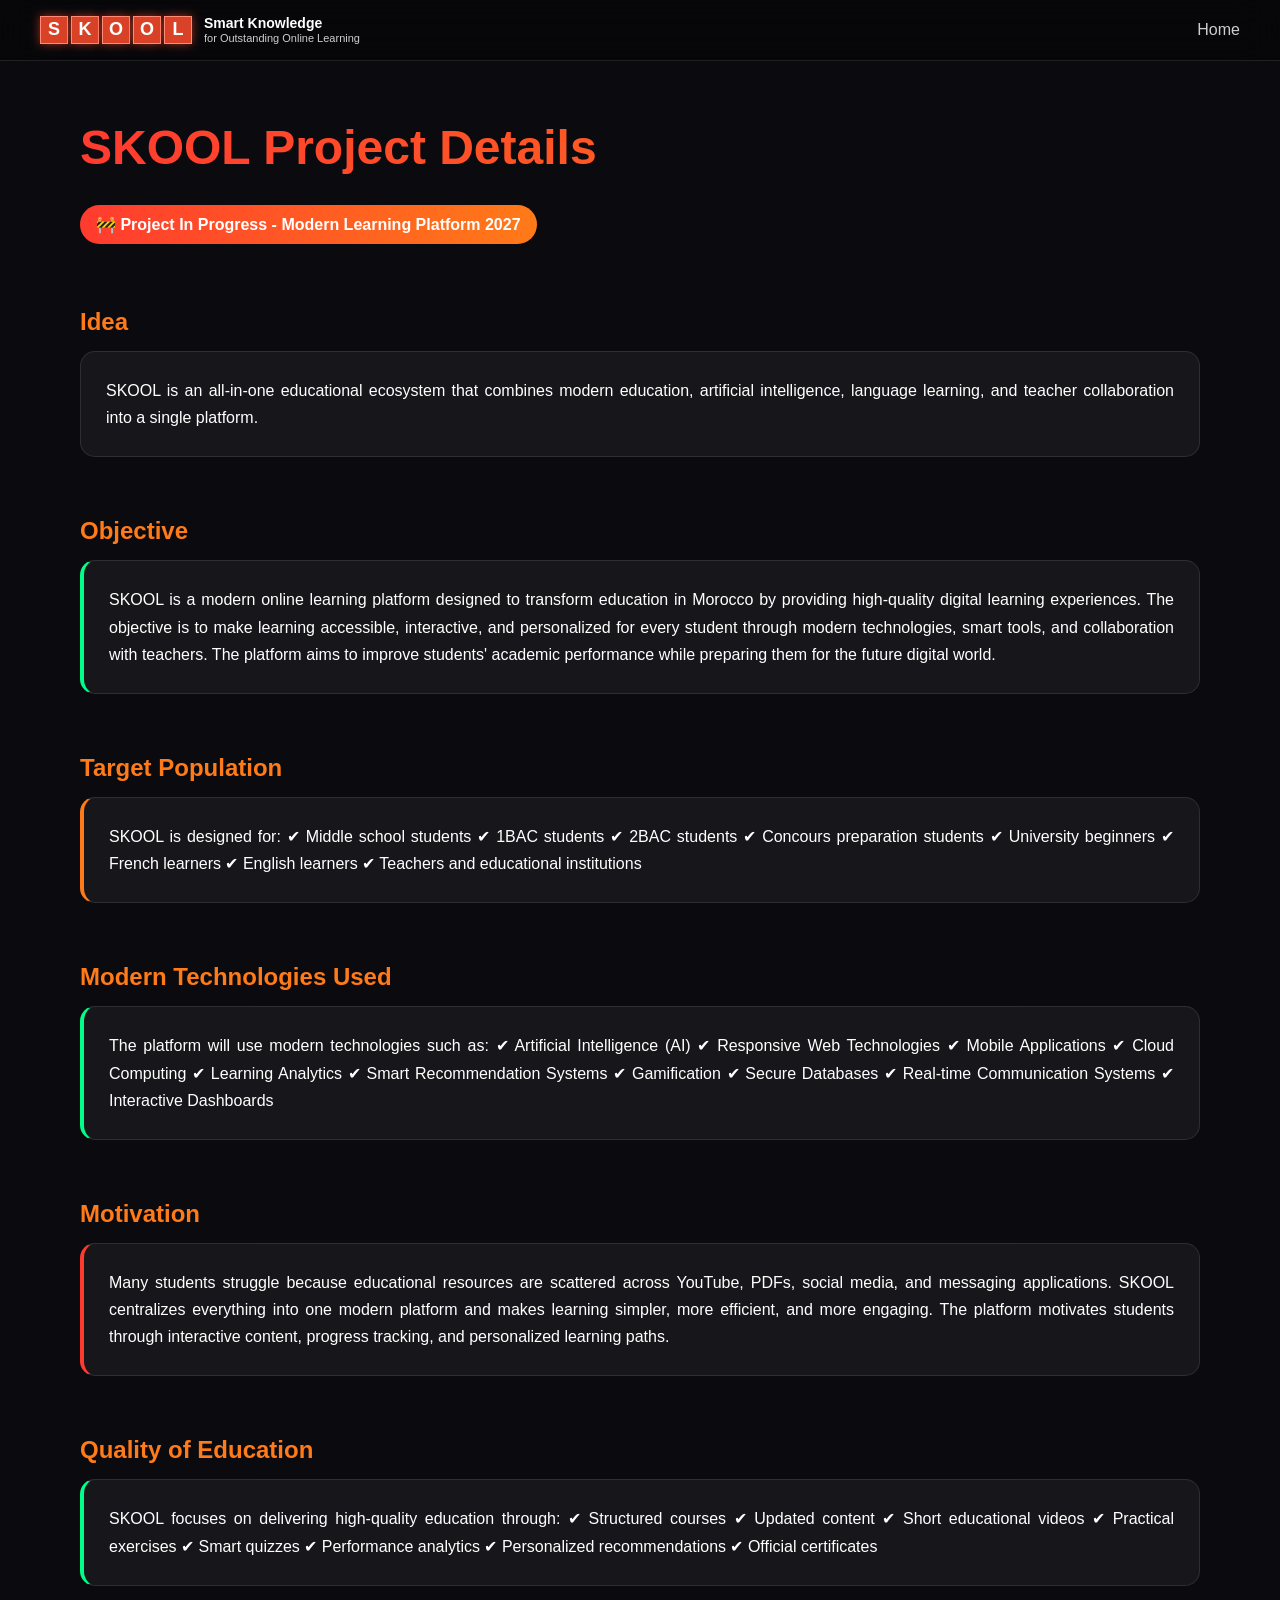
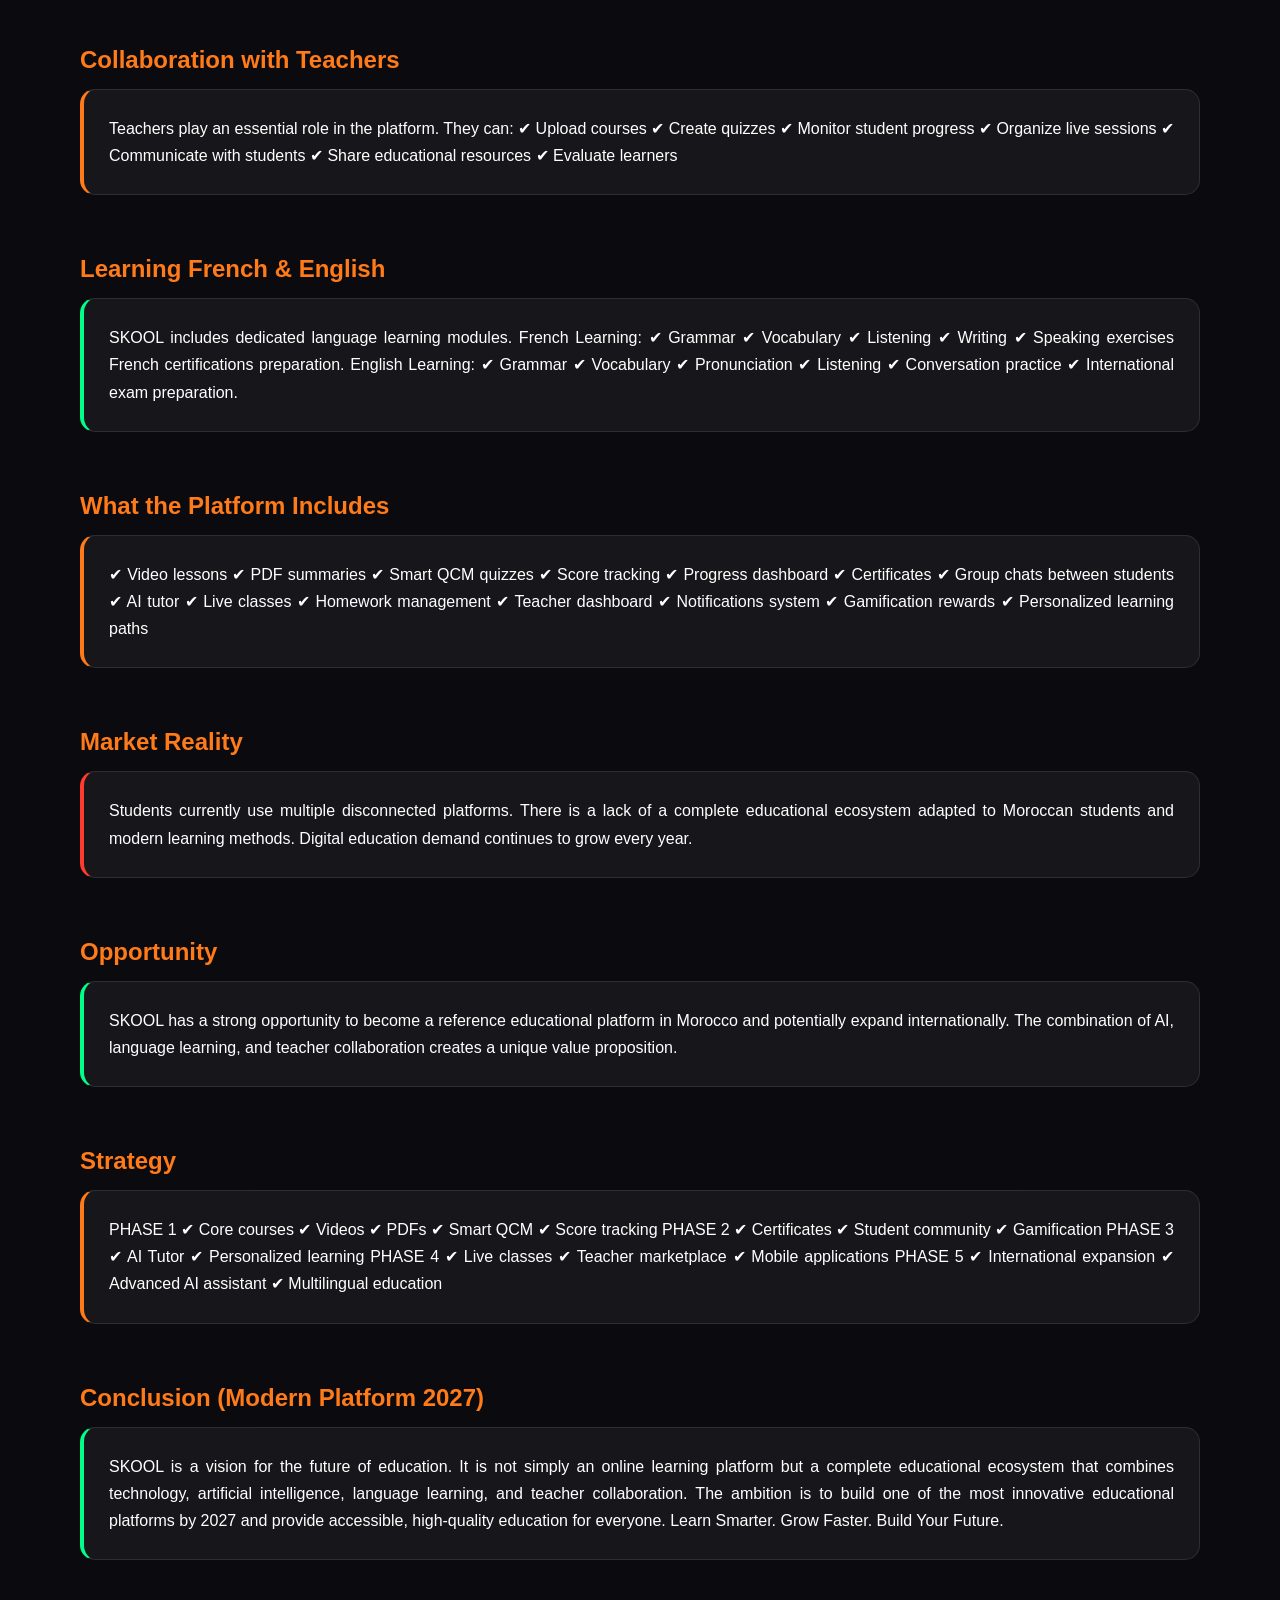
==== commit 279515da: "Update details.html" ====
--- a/details.html
+++ b/details.html
@@ -676,7 +676,7 @@
 
 The ambition is to build one of the most innovative educational platforms by 2027 and provide accessible, high-quality education for everyone.
 
-🚀 Learn Smarter. Grow Faster. Build Your Future.
+Learn Smarter. Grow Faster. Build Your Future.
 
 </div>
 
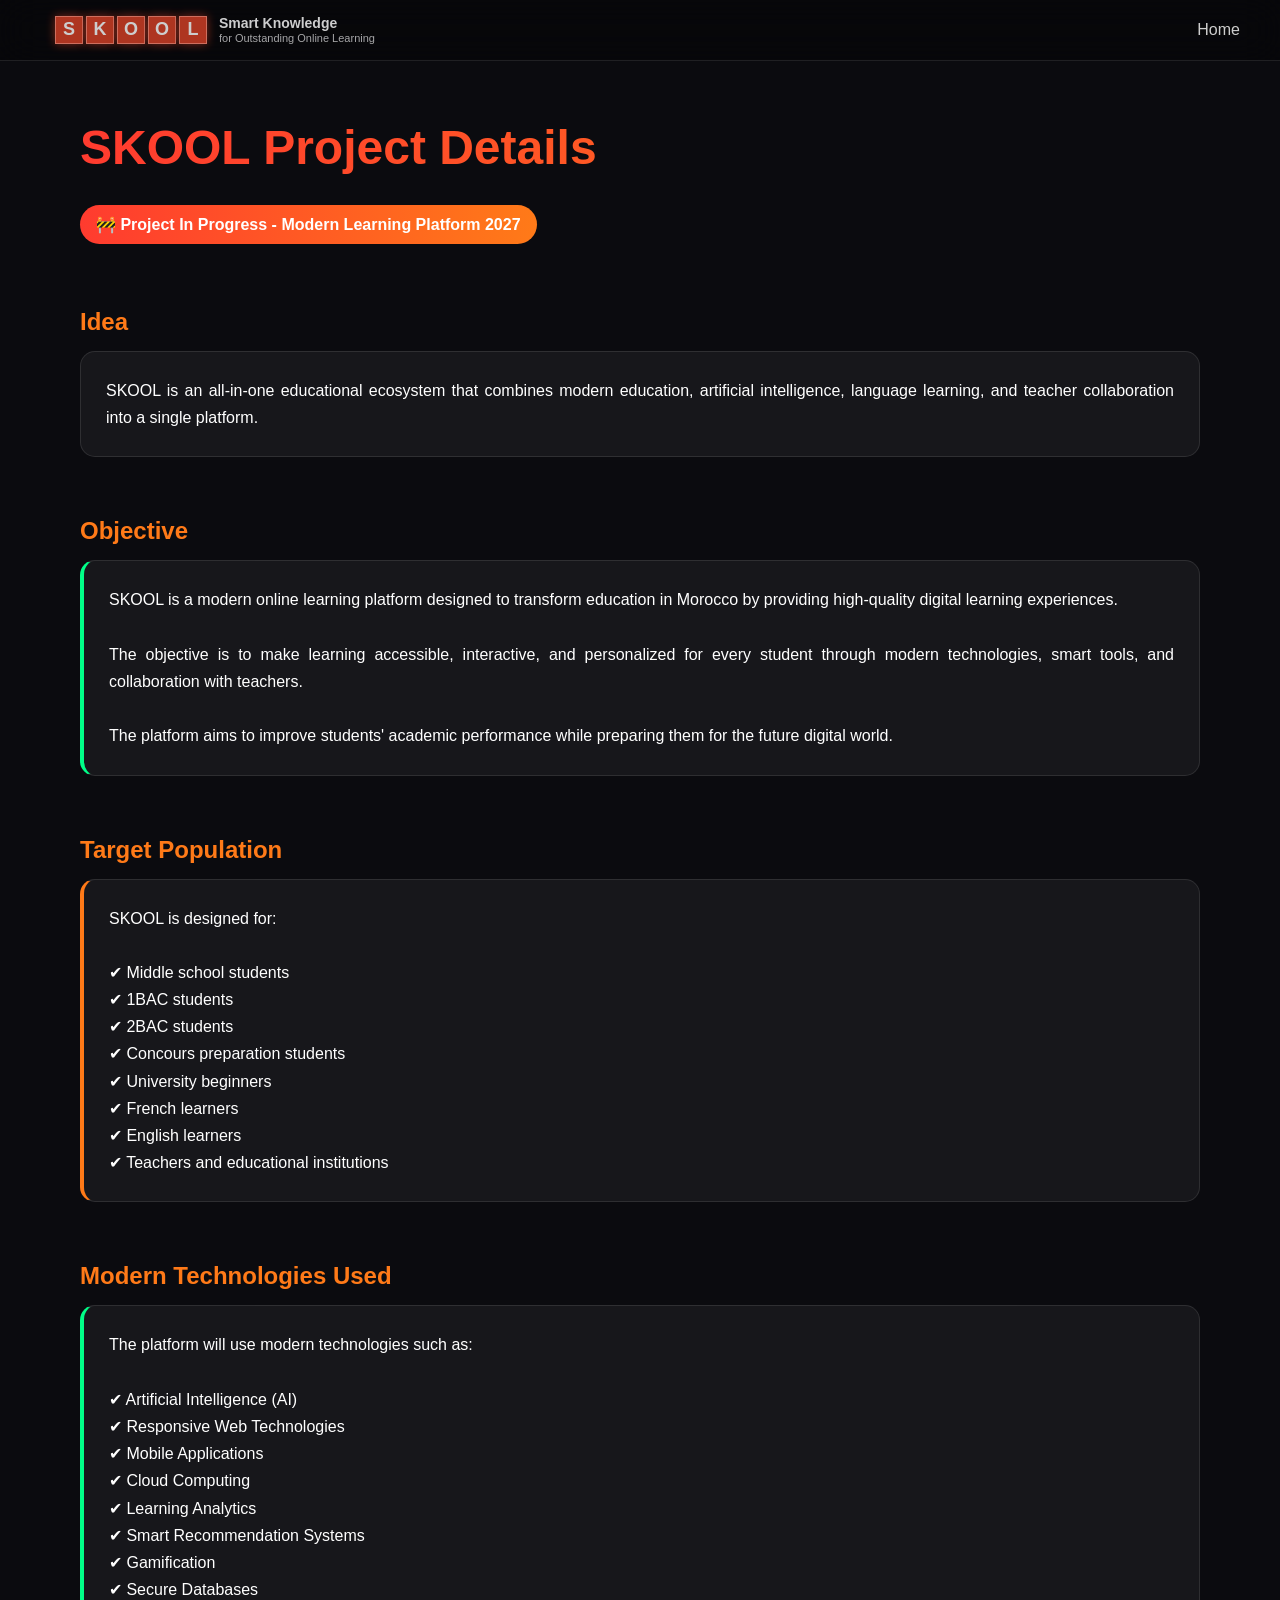
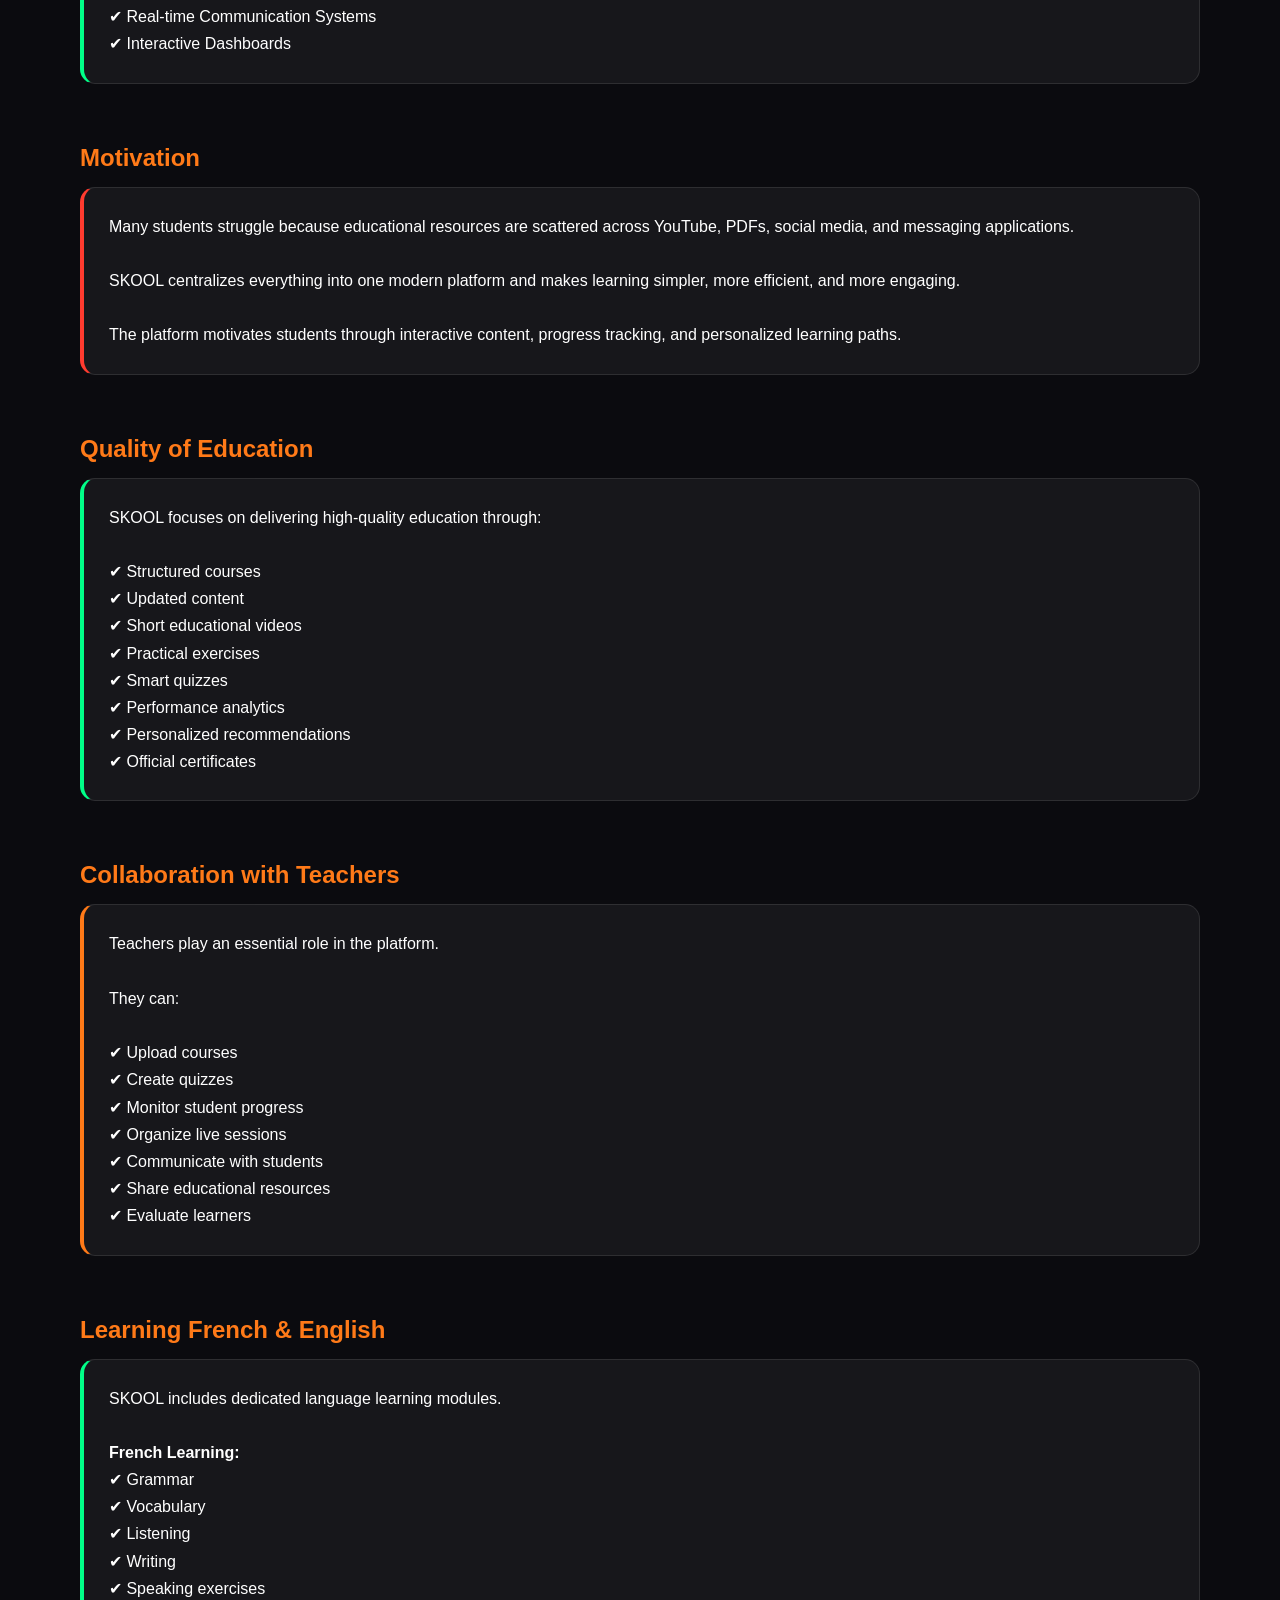
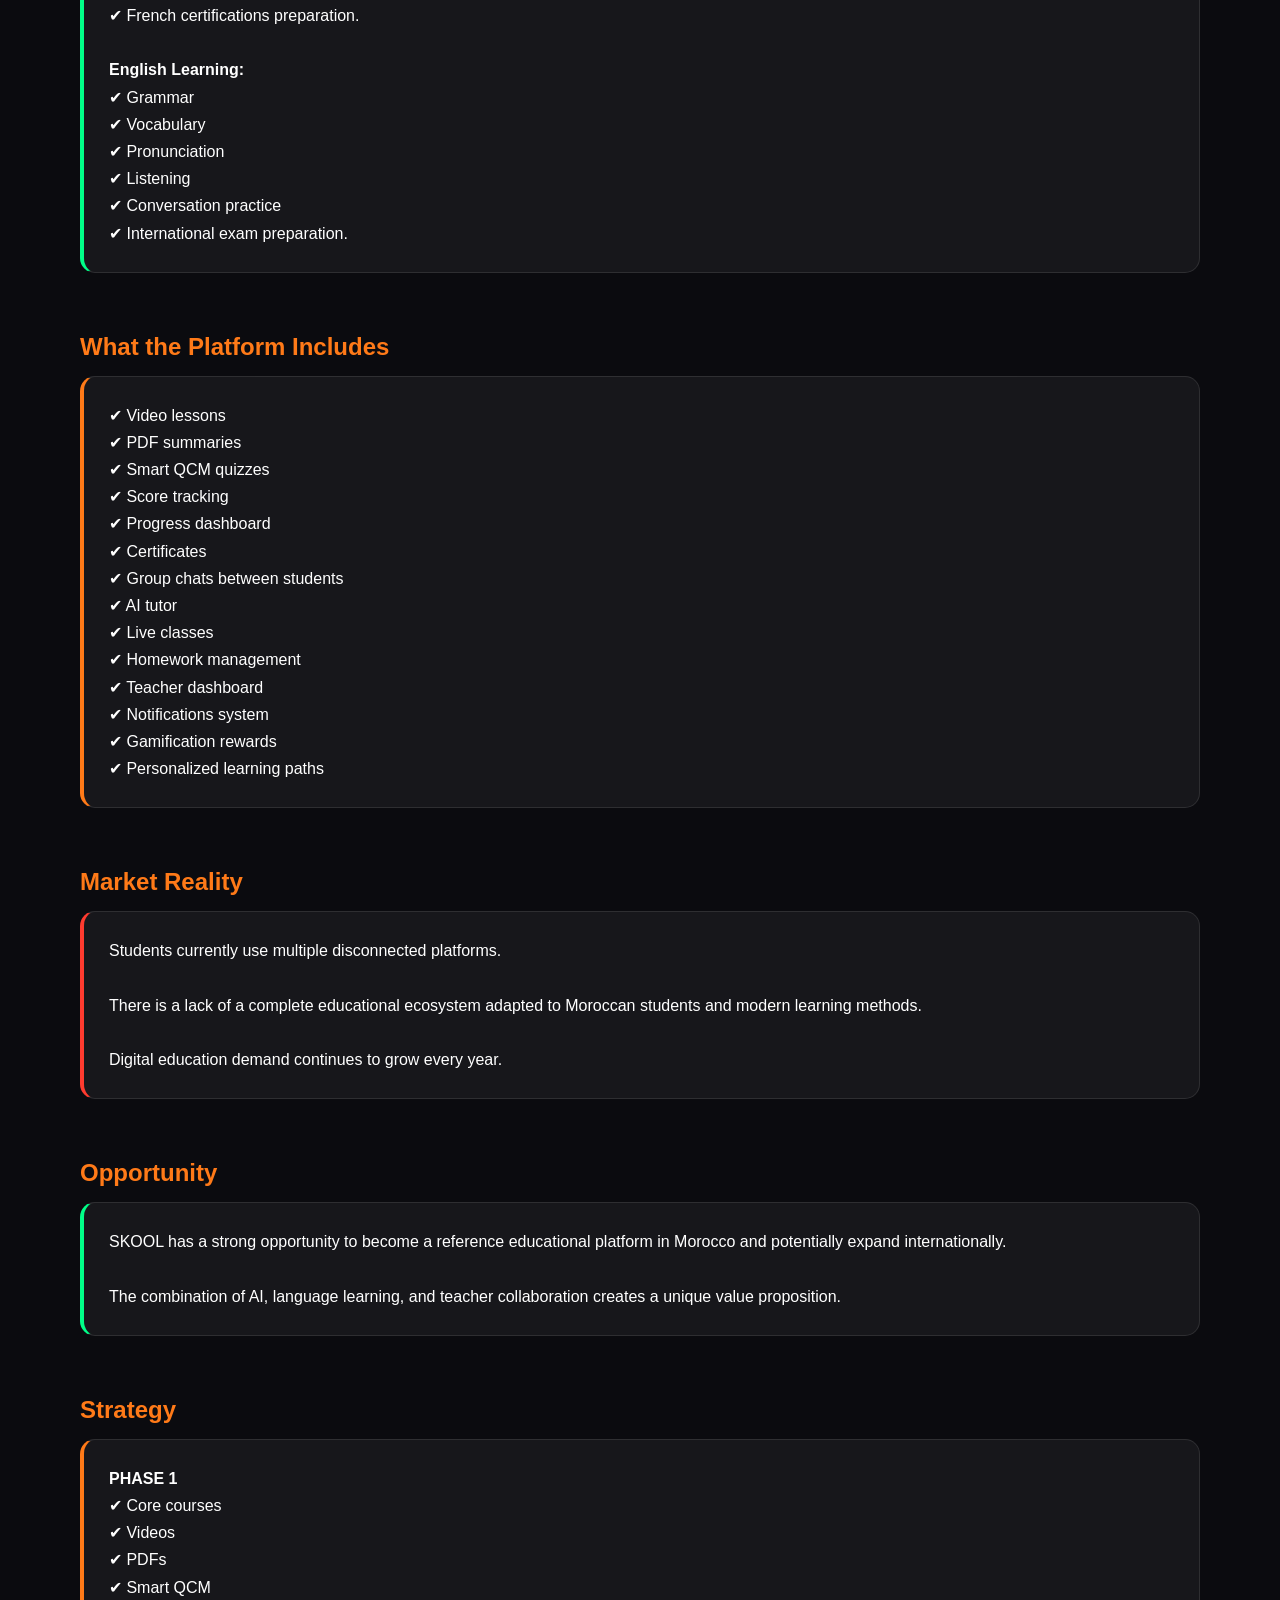
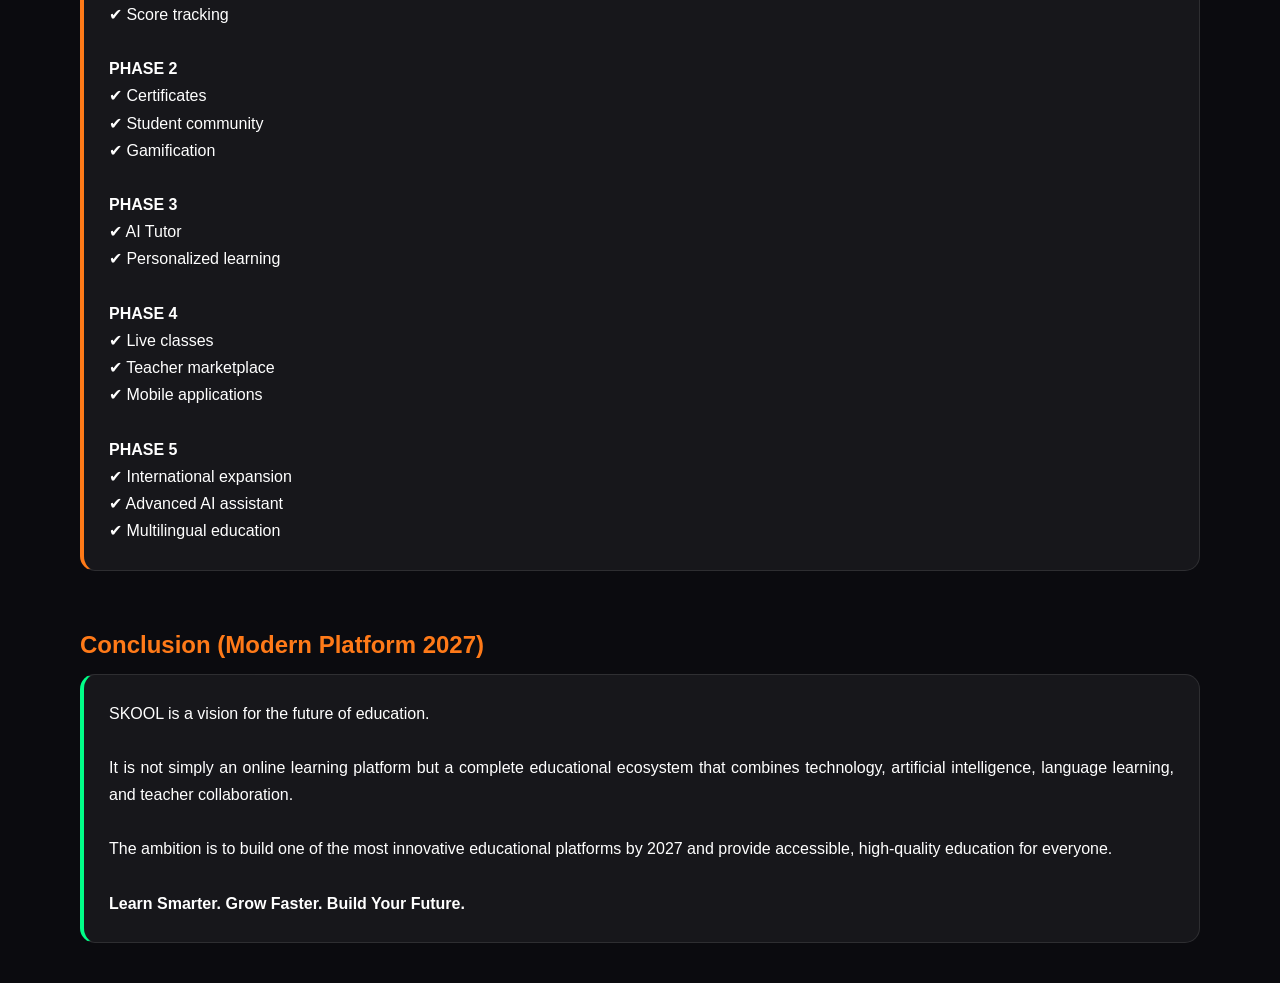
==== commit f949fabc: "Update details.html" ====
--- a/details.html
+++ b/details.html
@@ -10,7 +10,7 @@
         margin: 0;
         padding: 0;
         box-sizing: border-box;
-        font-family: Arial;
+        font-family: Arial, sans-serif; /* FIX: added fallback font */
       }
 
       body {
@@ -23,7 +23,7 @@
       .page-content {
         opacity: 0;
         visibility: hidden;
-        transition: 0.5s;
+        transition: opacity 0.5s, visibility 0.5s; /* FIX: explicit properties instead of shorthand "0.5s" */
       }
 
       .page-content.show {
@@ -39,7 +39,7 @@
         justify-content: center;
         align-items: center;
         z-index: 99999;
-        transition: 0.5s;
+        transition: opacity 0.5s, visibility 0.5s; /* FIX: explicit properties */
       }
 
       .intro-loader.hide {
@@ -67,41 +67,17 @@
         animation: introAnim 1s ease-in-out forwards;
       }
 
-      .intro-box:nth-child(1) {
-        animation-delay: 0s;
-      }
-      .intro-box:nth-child(2) {
-        animation-delay: 0.1s;
-      }
-      .intro-box:nth-child(3) {
-        animation-delay: 0.2s;
-      }
-      .intro-box:nth-child(4) {
-        animation-delay: 0.3s;
-      }
-      .intro-box:nth-child(5) {
-        animation-delay: 0.4s;
-      }
+      .intro-box:nth-child(1) { animation-delay: 0s; }
+      .intro-box:nth-child(2) { animation-delay: 0.1s; }
+      .intro-box:nth-child(3) { animation-delay: 0.2s; }
+      .intro-box:nth-child(4) { animation-delay: 0.3s; }
+      .intro-box:nth-child(5) { animation-delay: 0.4s; }
 
       @keyframes introAnim {
-        0% {
-          opacity: 0;
-          transform: translateY(80px) scale(0.4);
-        }
-
-        45% {
-          opacity: 1;
-          transform: translateY(0) scale(1);
-        }
-
-        70% {
-          transform: translateY(-10px) scale(1.05);
-        }
-
-        100% {
-          opacity: 1;
-          transform: translateY(0) scale(1);
-        }
+        0%   { opacity: 0; transform: translateY(80px) scale(0.4); }
+        45%  { opacity: 1; transform: translateY(0) scale(1); }
+        70%  { transform: translateY(-10px) scale(1.05); }
+        100% { opacity: 1; transform: translateY(0) scale(1); }
       }
 
       /* NAVBAR */
@@ -124,7 +100,7 @@
         text-decoration: none;
         margin-left: 15px;
         opacity: 0.8;
-        transition: 0.3s;
+        transition: opacity 0.3s, color 0.3s; /* FIX: explicit properties */
       }
 
       .navbar a:hover {
@@ -137,6 +113,7 @@
         display: flex;
         align-items: center;
         gap: 12px;
+        text-decoration: none; /* FIX: remove underline if used as link */
       }
 
       .logo-text {
@@ -178,47 +155,18 @@
         animation: navSkoolSlow 5s infinite ease-in-out;
       }
 
-      .nav-skool-box:nth-child(1) {
-        animation-delay: 0s;
-      }
-      .nav-skool-box:nth-child(2) {
-        animation-delay: 0.25s;
-      }
-      .nav-skool-box:nth-child(3) {
-        animation-delay: 0.5s;
-      }
-      .nav-skool-box:nth-child(4) {
-        animation-delay: 0.75s;
-      }
-      .nav-skool-box:nth-child(5) {
-        animation-delay: 1s;
-      }
+      .nav-skool-box:nth-child(1) { animation-delay: 0s; }
+      .nav-skool-box:nth-child(2) { animation-delay: 0.25s; }
+      .nav-skool-box:nth-child(3) { animation-delay: 0.5s; }
+      .nav-skool-box:nth-child(4) { animation-delay: 0.75s; }
+      .nav-skool-box:nth-child(5) { animation-delay: 1s; }
 
       @keyframes navSkoolSlow {
-        0% {
-          opacity: 0;
-          transform: translateY(18px) scale(0.4) rotate(-10deg);
-        }
-
-        25% {
-          opacity: 1;
-          transform: translateY(0) scale(1) rotate(0deg);
-        }
-
-        45% {
-          transform: translateY(-5px) scale(1.08);
-        }
-
-        65%,
-        85% {
-          opacity: 1;
-          transform: scale(1);
-        }
-
-        100% {
-          opacity: 0;
-          transform: translateY(-18px) scale(0.4) rotate(10deg);
-        }
+        0%       { opacity: 0; transform: translateY(18px) scale(0.4) rotate(-10deg); }
+        25%      { opacity: 1; transform: translateY(0) scale(1) rotate(0deg); }
+        45%      { transform: translateY(-5px) scale(1.08); }
+        65%, 85% { opacity: 1; transform: scale(1); }
+        100%     { opacity: 0; transform: translateY(-18px) scale(0.4) rotate(10deg); }
       }
 
       /* CONTAINER */
@@ -231,6 +179,7 @@
         font-size: 48px;
         background: linear-gradient(90deg, #ff3b2f, #ff7a18);
         -webkit-background-clip: text;
+        background-clip: text; /* FIX: added standard property alongside vendor-prefixed */
         -webkit-text-fill-color: transparent;
         margin-bottom: 20px;
       }
@@ -265,12 +214,8 @@
       }
 
       @keyframes shine {
-        0% {
-          left: -100%;
-        }
-        100% {
-          left: 100%;
-        }
+        0%   { left: -100%; }
+        100% { left: 100%; }
       }
 
       .card {
@@ -285,6 +230,7 @@
         text-align: justify;
       }
 
+      /* FIX: .grid was defined in CSS but never used in HTML — kept for future use */
       .grid {
         display: grid;
         grid-template-columns: repeat(auto-fit, minmax(280px, 1fr));
@@ -292,17 +238,9 @@
         margin-top: 20px;
       }
 
-      .warning {
-        border-left: 4px solid #ff3b2f;
-      }
-
-      .success {
-        border-left: 4px solid #00ff88;
-      }
-
-      .info {
-        border-left: 4px solid #ff7a18;
-      }
+      .warning { border-left: 4px solid #ff3b2f; }
+      .success { border-left: 4px solid #00ff88; }
+      .info    { border-left: 4px solid #ff7a18; }
 
       @media (max-width: 900px) {
         .container {
@@ -336,8 +274,8 @@
 
   <body>
     <!-- INTRO LOADER -->
-    <div class="intro-loader" id="introLoader">
-      <div class="intro-skool">
+    <div class="intro-loader" id="introLoader" role="status" aria-label="Loading SKOOL">
+      <div class="intro-skool" aria-hidden="true">
         <div class="intro-box">S</div>
         <div class="intro-box">K</div>
         <div class="intro-box">O</div>
@@ -348,340 +286,214 @@
 
     <!-- PAGE CONTENT -->
     <div class="page-content" id="pageContent">
-      <!-- NAVBAR -->
-      <div class="navbar">
-        <div class="logo">
-          <div class="nav-skool-loader">
+
+      <!-- FIX: changed <div class="navbar"> to semantic <nav> element -->
+      <nav class="navbar" aria-label="Main navigation">
+        <!-- FIX: wrapped logo in <a> so it's a proper clickable link -->
+        <a href="index.html" class="logo" aria-label="SKOOL Home">
+          <div class="nav-skool-loader" aria-hidden="true">
             <div class="nav-skool-box">S</div>
             <div class="nav-skool-box">K</div>
             <div class="nav-skool-box">O</div>
             <div class="nav-skool-box">O</div>
             <div class="nav-skool-box">L</div>
           </div>
-
           <span class="logo-text">
             <b>Smart Knowledge</b>
             <small>for Outstanding Online Learning</small>
           </span>
-        </div>
+        </a>
 
         <div>
           <a href="index.html">Home</a>
         </div>
+      </nav>
+
+      <!-- CONTENT -->
+      <div class="container">
+
+        <h1>SKOOL Project Details</h1>
+
+        <div class="pulse-badge">🚧 Project In Progress - Modern Learning Platform 2027</div>
+
+        <h2>Idea</h2>
+        <div class="card">
+          SKOOL is an all-in-one educational ecosystem that combines modern education, artificial intelligence, language learning, and teacher collaboration into a single platform.
+        </div>
+
+        <h2>Objective</h2>
+        <div class="card success">
+          SKOOL is a modern online learning platform designed to transform education in Morocco by providing high-quality digital learning experiences.
+          <br><br>
+          The objective is to make learning accessible, interactive, and personalized for every student through modern technologies, smart tools, and collaboration with teachers.
+          <br><br>
+          The platform aims to improve students' academic performance while preparing them for the future digital world.
+        </div>
+
+        <h2>Target Population</h2>
+        <div class="card info">
+          SKOOL is designed for:
+          <br><br>
+          ✔ Middle school students<br>
+          ✔ 1BAC students<br>
+          ✔ 2BAC students<br>
+          ✔ Concours preparation students<br>
+          ✔ University beginners<br>
+          ✔ French learners<br>
+          ✔ English learners<br>
+          ✔ Teachers and educational institutions
+        </div>
+
+        <h2>Modern Technologies Used</h2>
+        <div class="card success">
+          The platform will use modern technologies such as:
+          <br><br>
+          ✔ Artificial Intelligence (AI)<br>
+          ✔ Responsive Web Technologies<br>
+          ✔ Mobile Applications<br>
+          ✔ Cloud Computing<br>
+          ✔ Learning Analytics<br>
+          ✔ Smart Recommendation Systems<br>
+          ✔ Gamification<br>
+          ✔ Secure Databases<br>
+          ✔ Real-time Communication Systems<br>
+          ✔ Interactive Dashboards
+        </div>
+
+        <h2>Motivation</h2>
+        <div class="card warning">
+          Many students struggle because educational resources are scattered across YouTube, PDFs, social media, and messaging applications.
+          <br><br>
+          SKOOL centralizes everything into one modern platform and makes learning simpler, more efficient, and more engaging.
+          <br><br>
+          The platform motivates students through interactive content, progress tracking, and personalized learning paths.
+        </div>
+
+        <h2>Quality of Education</h2>
+        <div class="card success">
+          SKOOL focuses on delivering high-quality education through:
+          <br><br>
+          ✔ Structured courses<br>
+          ✔ Updated content<br>
+          ✔ Short educational videos<br>
+          ✔ Practical exercises<br>
+          ✔ Smart quizzes<br>
+          ✔ Performance analytics<br>
+          ✔ Personalized recommendations<br>
+          ✔ Official certificates
+        </div>
+
+        <h2>Collaboration with Teachers</h2>
+        <div class="card info">
+          Teachers play an essential role in the platform.
+          <br><br>
+          They can:
+          <br><br>
+          ✔ Upload courses<br>
+          ✔ Create quizzes<br>
+          ✔ Monitor student progress<br>
+          ✔ Organize live sessions<br>
+          ✔ Communicate with students<br>
+          ✔ Share educational resources<br>
+          ✔ Evaluate learners
+        </div>
+
+        <h2>Learning French &amp; English</h2>
+        <div class="card success">
+          SKOOL includes dedicated language learning modules.
+          <br><br>
+          <strong>French Learning:</strong><br>
+          ✔ Grammar<br>
+          ✔ Vocabulary<br>
+          ✔ Listening<br>
+          ✔ Writing<br>
+          ✔ Speaking exercises<br>
+          ✔ French certifications preparation.
+          <br><br>
+          <strong>English Learning:</strong><br>
+          ✔ Grammar<br>
+          ✔ Vocabulary<br>
+          ✔ Pronunciation<br>
+          ✔ Listening<br>
+          ✔ Conversation practice<br>
+          ✔ International exam preparation.
+        </div>
+
+        <h2>What the Platform Includes</h2>
+        <div class="card info">
+          ✔ Video lessons<br>
+          ✔ PDF summaries<br>
+          ✔ Smart QCM quizzes<br>
+          ✔ Score tracking<br>
+          ✔ Progress dashboard<br>
+          ✔ Certificates<br>
+          ✔ Group chats between students<br>
+          ✔ AI tutor<br>
+          ✔ Live classes<br>
+          ✔ Homework management<br>
+          ✔ Teacher dashboard<br>
+          ✔ Notifications system<br>
+          ✔ Gamification rewards<br>
+          ✔ Personalized learning paths
+        </div>
+
+        <h2>Market Reality</h2>
+        <div class="card warning">
+          Students currently use multiple disconnected platforms.
+          <br><br>
+          There is a lack of a complete educational ecosystem adapted to Moroccan students and modern learning methods.
+          <br><br>
+          Digital education demand continues to grow every year.
+        </div>
+
+        <h2>Opportunity</h2>
+        <div class="card success">
+          SKOOL has a strong opportunity to become a reference educational platform in Morocco and potentially expand internationally.
+          <br><br>
+          The combination of AI, language learning, and teacher collaboration creates a unique value proposition.
+        </div>
+
+        <h2>Strategy</h2>
+        <div class="card info">
+          <strong>PHASE 1</strong><br>
+          ✔ Core courses<br>
+          ✔ Videos<br>
+          ✔ PDFs<br>
+          ✔ Smart QCM<br>
+          ✔ Score tracking
+          <br><br>
+          <strong>PHASE 2</strong><br>
+          ✔ Certificates<br>
+          ✔ Student community<br>
+          ✔ Gamification
+          <br><br>
+          <strong>PHASE 3</strong><br>
+          ✔ AI Tutor<br>
+          ✔ Personalized learning
+          <br><br>
+          <strong>PHASE 4</strong><br>
+          ✔ Live classes<br>
+          ✔ Teacher marketplace<br>
+          ✔ Mobile applications
+          <br><br>
+          <strong>PHASE 5</strong><br>
+          ✔ International expansion<br>
+          ✔ Advanced AI assistant<br>
+          ✔ Multilingual education
+        </div>
+
+        <h2>Conclusion (Modern Platform 2027)</h2>
+        <div class="card success">
+          SKOOL is a vision for the future of education.
+          <br><br>
+          It is not simply an online learning platform but a complete educational ecosystem that combines technology, artificial intelligence, language learning, and teacher collaboration.
+          <br><br>
+          The ambition is to build one of the most innovative educational platforms by 2027 and provide accessible, high-quality education for everyone.
+          <br><br>
+          <strong>Learn Smarter. Grow Faster. Build Your Future.</strong>
+        </div>
+
       </div>
-
-      <!-- CONTENT -->
-      
-       <div class="container">
-
-<h1>SKOOL Project Details</h1>
-
-<div class="pulse-badge">🚧 Project In Progress - Modern Learning Platform 2027</div>
-<h2>Idea</h2>
-
-<div class="card">
-
-SKOOL is an all-in-one educational ecosystem that combines modern education, artificial intelligence, language learning, and teacher collaboration into a single platform.
-
-</div>
-<h2>Objective</h2>
-
-<div class="card success">
-
-SKOOL is a modern online learning platform designed to transform education in Morocco by providing high-quality digital learning experiences.
-
-The objective is to make learning accessible, interactive, and personalized for every student through modern technologies, smart tools, and collaboration with teachers.
-
-The platform aims to improve students' academic performance while preparing them for the future digital world.
-
-</div>
-
-
-<h2>Target Population</h2>
-
-<div class="card info">
-
-SKOOL is designed for:
-
-✔ Middle school students
-
-✔ 1BAC students
-
-✔ 2BAC students
-
-✔ Concours preparation students
-
-✔ University beginners
-
-✔ French learners
-
-✔ English learners
-
-✔ Teachers and educational institutions
-
-</div>
-
-
-<h2>Modern Technologies Used</h2>
-
-<div class="card success">
-
-The platform will use modern technologies such as:
-
-✔ Artificial Intelligence (AI)
-
-✔ Responsive Web Technologies
-
-✔ Mobile Applications
-
-✔ Cloud Computing
-
-✔ Learning Analytics
-
-✔ Smart Recommendation Systems
-
-✔ Gamification
-
-✔ Secure Databases
-
-✔ Real-time Communication Systems
-
-✔ Interactive Dashboards
-
-</div>
-
-
-<h2>Motivation</h2>
-
-<div class="card warning">
-
-Many students struggle because educational resources are scattered across YouTube, PDFs, social media, and messaging applications.
-
-SKOOL centralizes everything into one modern platform and makes learning simpler, more efficient, and more engaging.
-
-The platform motivates students through interactive content, progress tracking, and personalized learning paths.
-
-</div>
-
-
-<h2>Quality of Education</h2>
-
-<div class="card success">
-
-SKOOL focuses on delivering high-quality education through:
-
-✔ Structured courses
-
-✔ Updated content
-
-✔ Short educational videos
-
-✔ Practical exercises
-
-✔ Smart quizzes
-
-✔ Performance analytics
-
-✔ Personalized recommendations
-
-✔ Official certificates
-
-</div>
-
-
-<h2>Collaboration with Teachers</h2>
-
-<div class="card info">
-
-Teachers play an essential role in the platform.
-
-They can:
-
-✔ Upload courses
-
-✔ Create quizzes
-
-✔ Monitor student progress
-
-✔ Organize live sessions
-
-✔ Communicate with students
-
-✔ Share educational resources
-
-✔ Evaluate learners
-
-</div>
-
-
-<h2>Learning French & English</h2>
-
-<div class="card success">
-
-SKOOL includes dedicated language learning modules.
-
-French Learning:
-
-✔ Grammar
-
-✔ Vocabulary
-
-✔ Listening
-
-✔ Writing
-
-✔ Speaking exercises
-
-French certifications preparation.
-
-English Learning:
-
-✔ Grammar
-
-✔ Vocabulary
-
-✔ Pronunciation
-
-✔ Listening
-
-✔ Conversation practice
-
-✔ International exam preparation.
-
-</div>
-
-
-
-
-
-<h2>What the Platform Includes</h2>
-
-<div class="card info">
-
-✔ Video lessons
-
-✔ PDF summaries
-
-✔ Smart QCM quizzes
-
-✔ Score tracking
-
-✔ Progress dashboard
-
-✔ Certificates
-
-✔ Group chats between students
-
-✔ AI tutor
-
-✔ Live classes
-
-✔ Homework management
-
-✔ Teacher dashboard
-
-✔ Notifications system
-
-✔ Gamification rewards
-
-✔ Personalized learning paths
-
-</div>
-
-
-<h2>Market Reality</h2>
-
-<div class="card warning">
-
-Students currently use multiple disconnected platforms.
-
-There is a lack of a complete educational ecosystem adapted to Moroccan students and modern learning methods.
-
-Digital education demand continues to grow every year.
-
-</div>
-
-
-<h2>Opportunity</h2>
-
-<div class="card success">
-
-SKOOL has a strong opportunity to become a reference educational platform in Morocco and potentially expand internationally.
-
-The combination of AI, language learning, and teacher collaboration creates a unique value proposition.
-
-</div>
-
-
-<h2>Strategy</h2>
-
-<div class="card info">
-
-PHASE 1
-
-✔ Core courses
-
-✔ Videos
-
-✔ PDFs
-
-✔ Smart QCM
-
-✔ Score tracking
-
-
-PHASE 2
-
-✔ Certificates
-
-✔ Student community
-
-✔ Gamification
-
-
-PHASE 3
-
-✔ AI Tutor
-
-✔ Personalized learning
-
-
-PHASE 4
-
-✔ Live classes
-
-✔ Teacher marketplace
-
-✔ Mobile applications
-
-
-PHASE 5
-
-✔ International expansion
-
-✔ Advanced AI assistant
-
-✔ Multilingual education
-
-</div>
-
-
-<h2>Conclusion (Modern Platform 2027)</h2>
-
-<div class="card success">
-
-SKOOL is a vision for the future of education.
-
-It is not simply an online learning platform but a complete educational ecosystem that combines technology, artificial intelligence, language learning, and teacher collaboration.
-
-The ambition is to build one of the most innovative educational platforms by 2027 and provide accessible, high-quality education for everyone.
-
-Learn Smarter. Grow Faster. Build Your Future.
-
-</div>
-
-</div>
-    
     </div>
 
     <script>
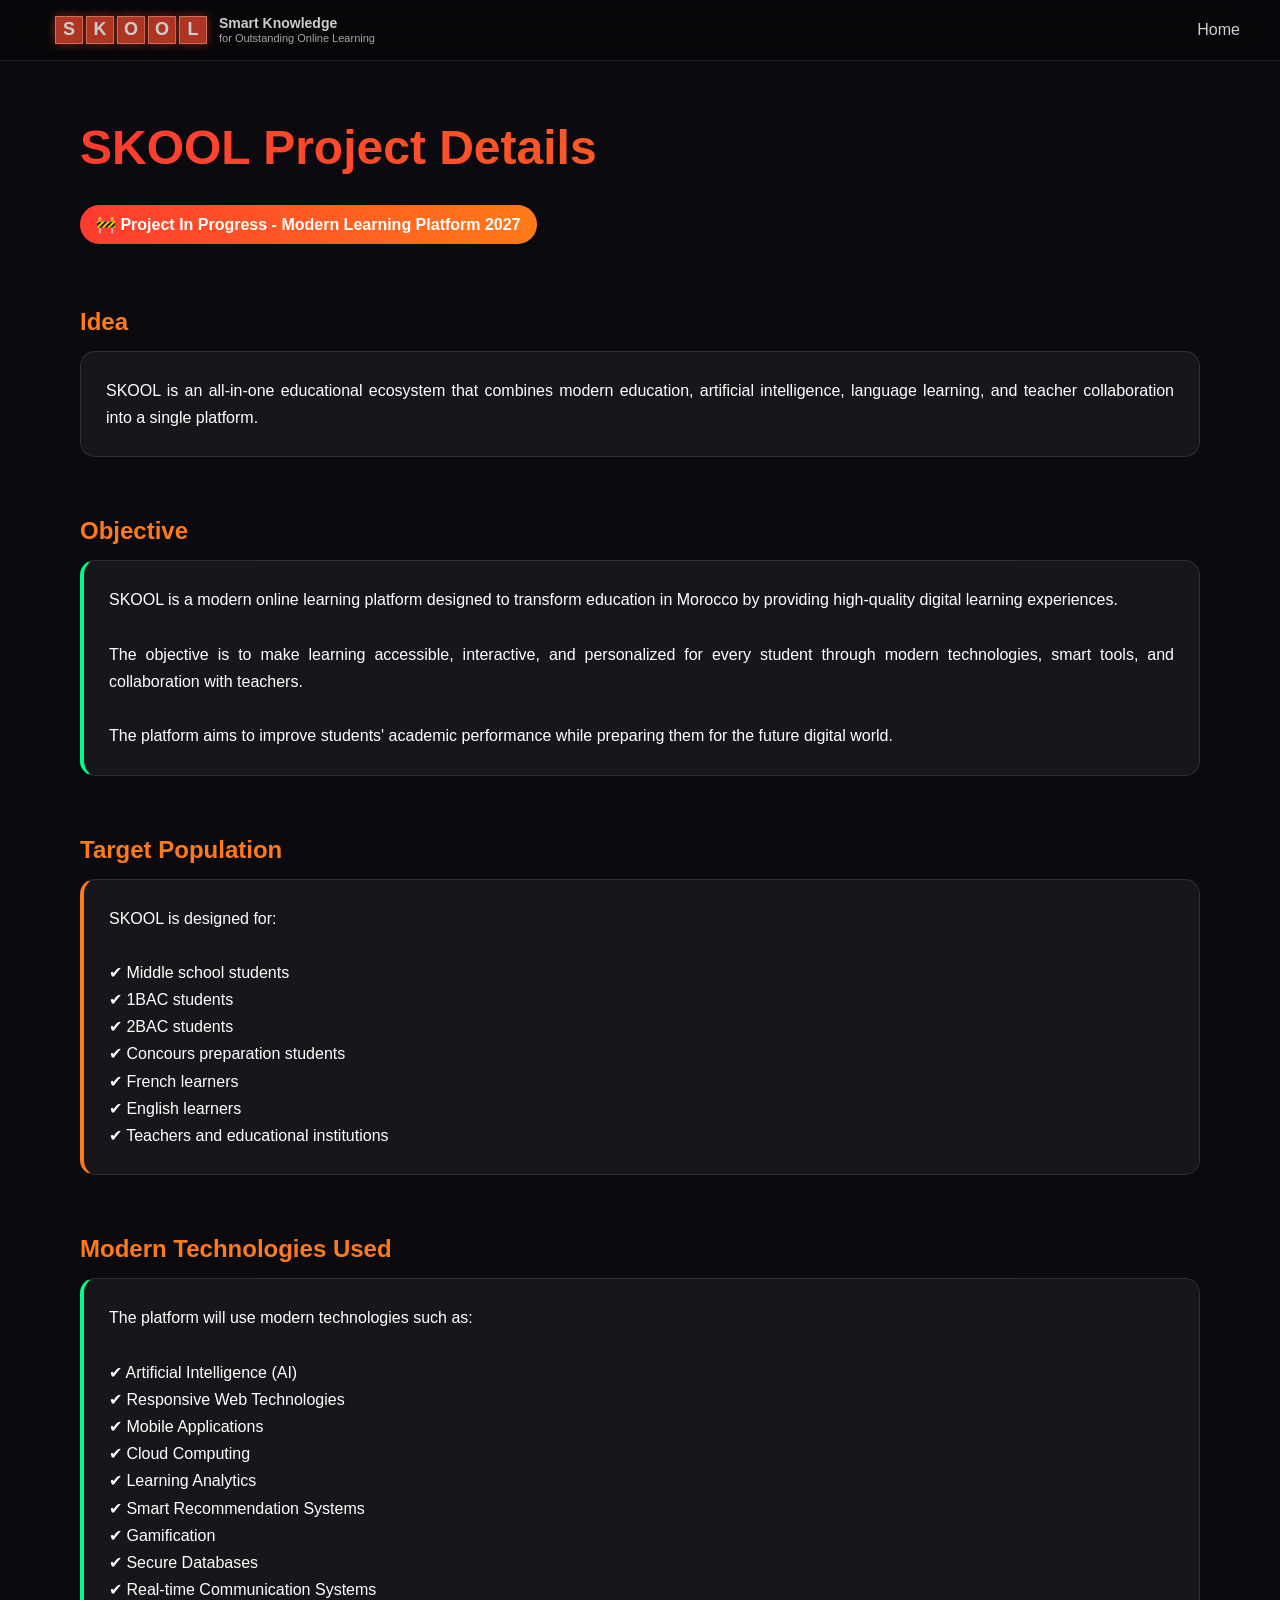
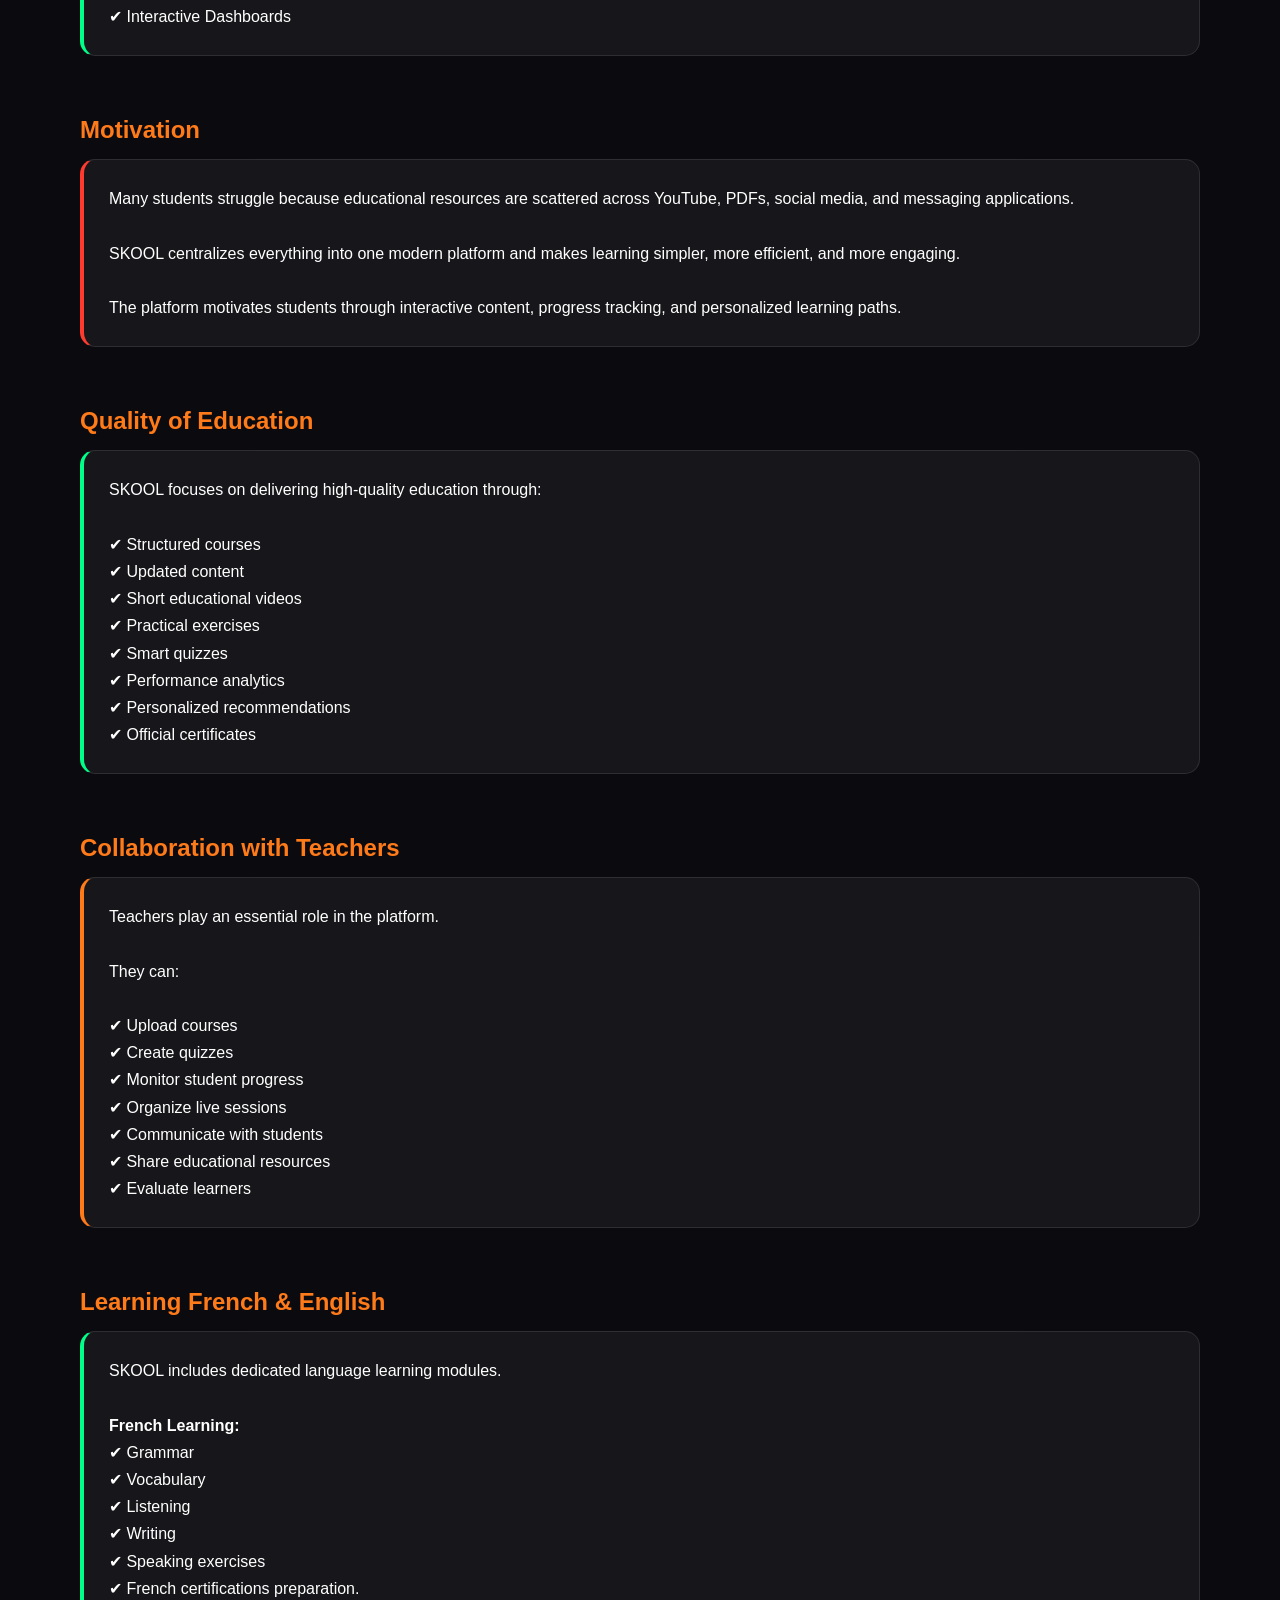
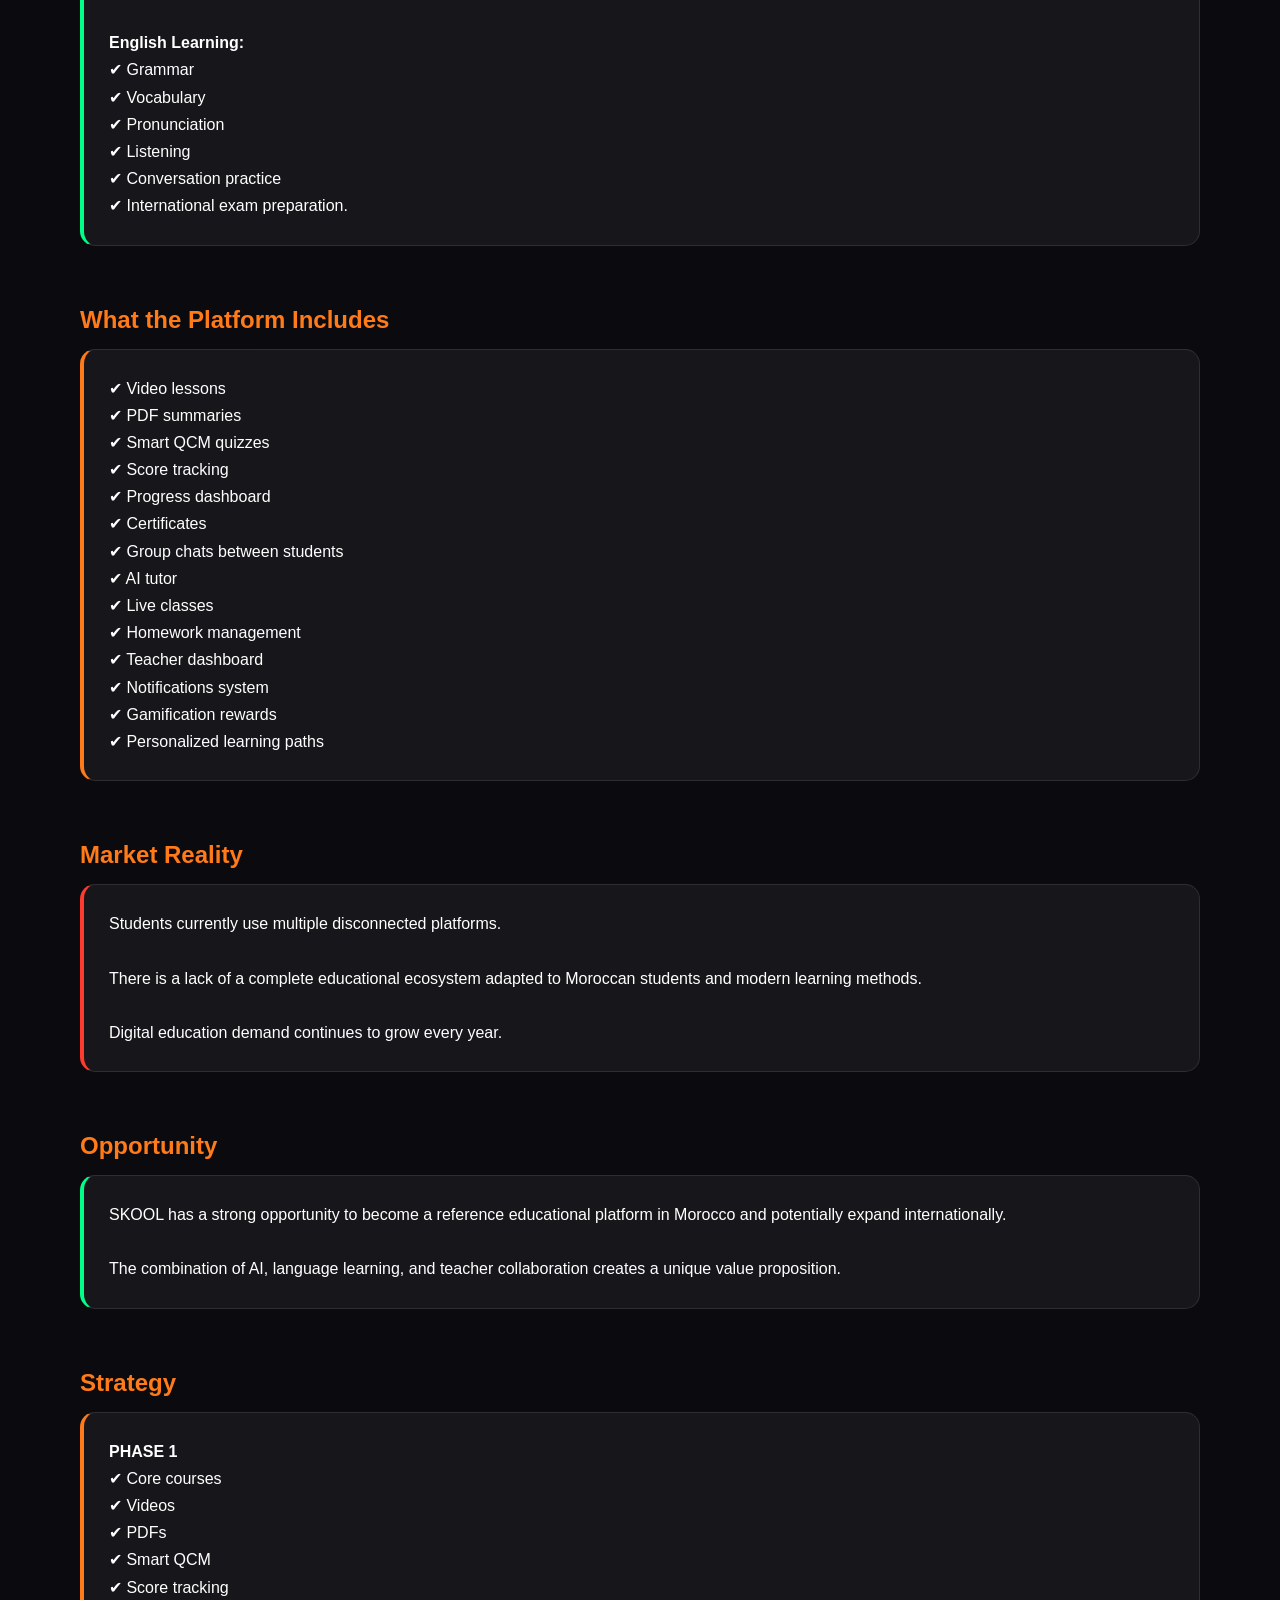
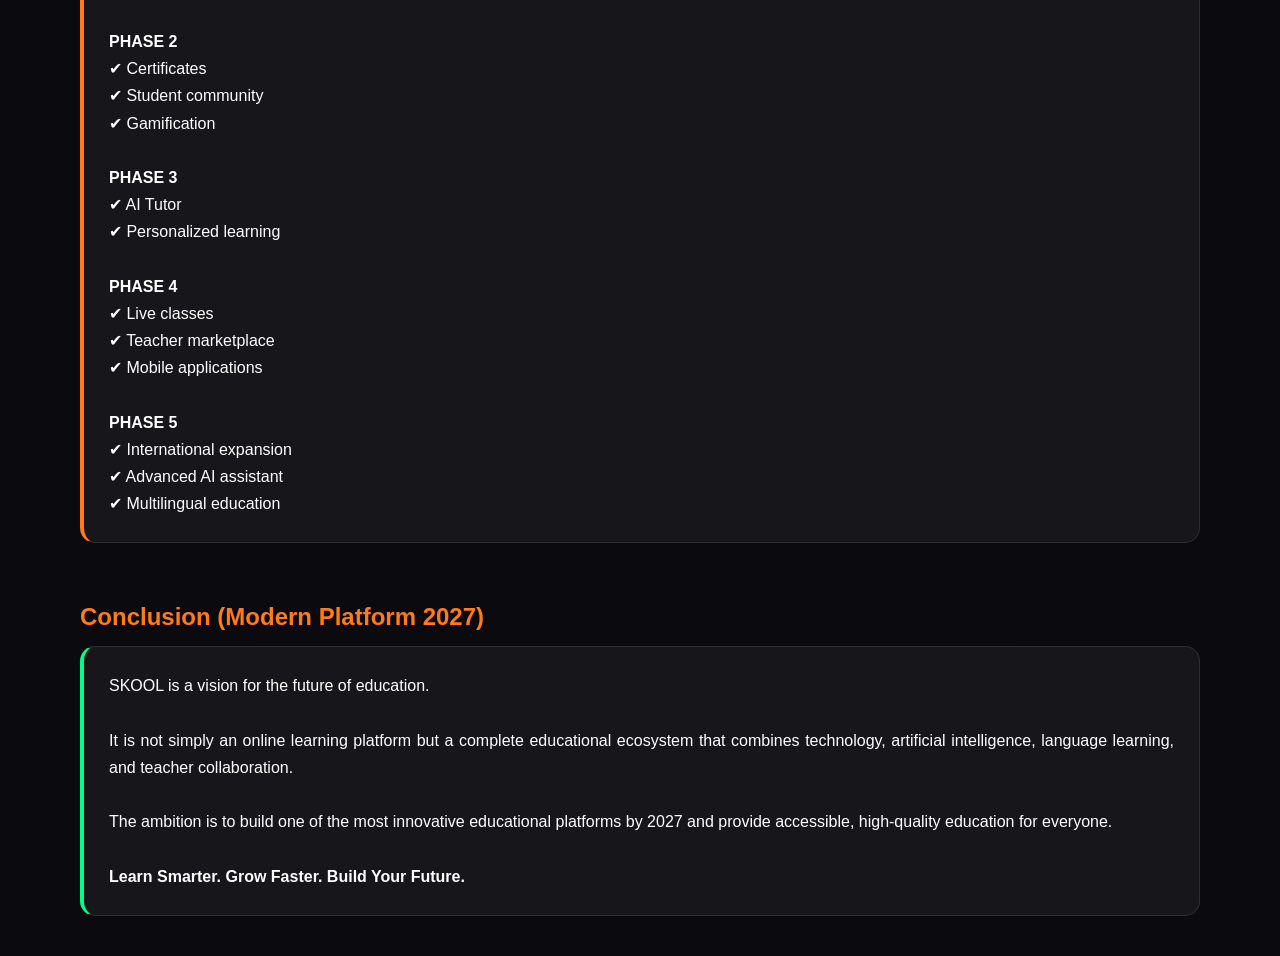
==== commit bd3c9e09: "Update details.html" ====
--- a/details.html
+++ b/details.html
@@ -338,7 +338,6 @@
           ✔ 1BAC students<br>
           ✔ 2BAC students<br>
           ✔ Concours preparation students<br>
-          ✔ University beginners<br>
           ✔ French learners<br>
           ✔ English learners<br>
           ✔ Teachers and educational institutions
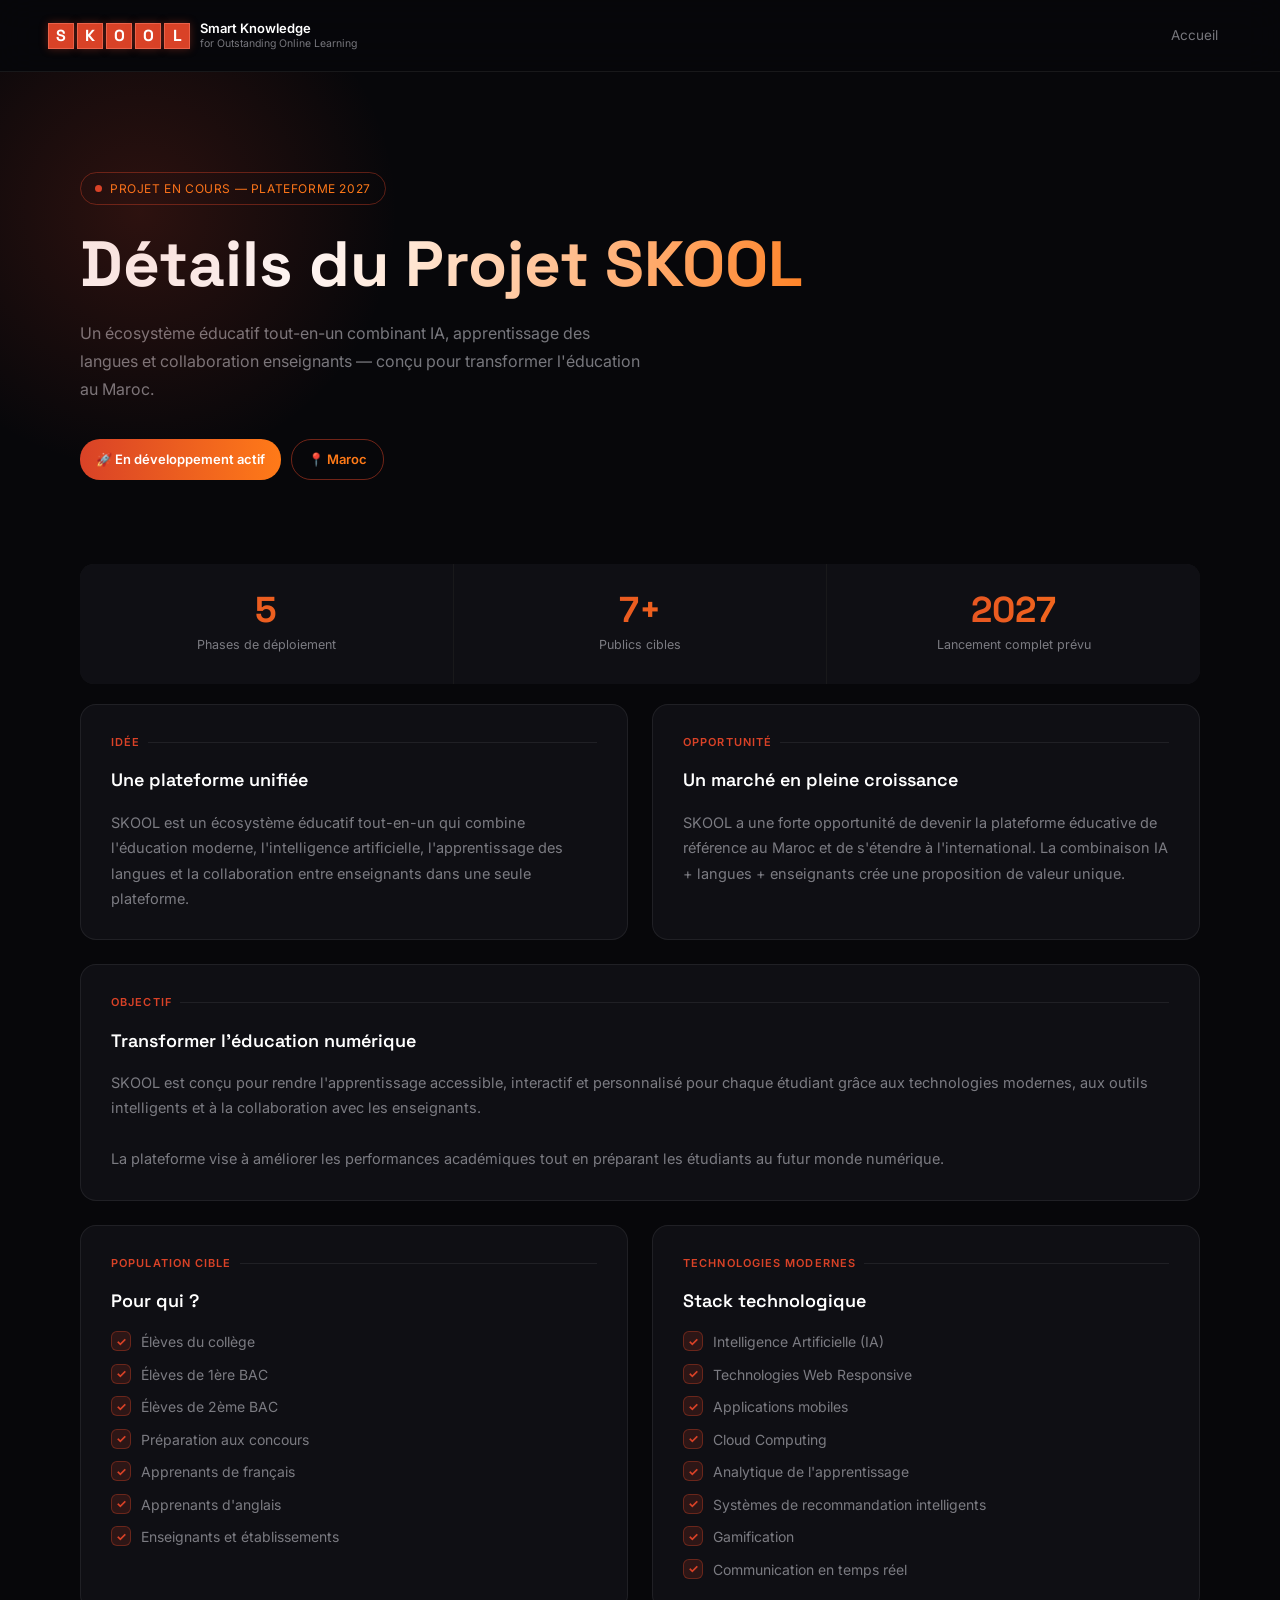
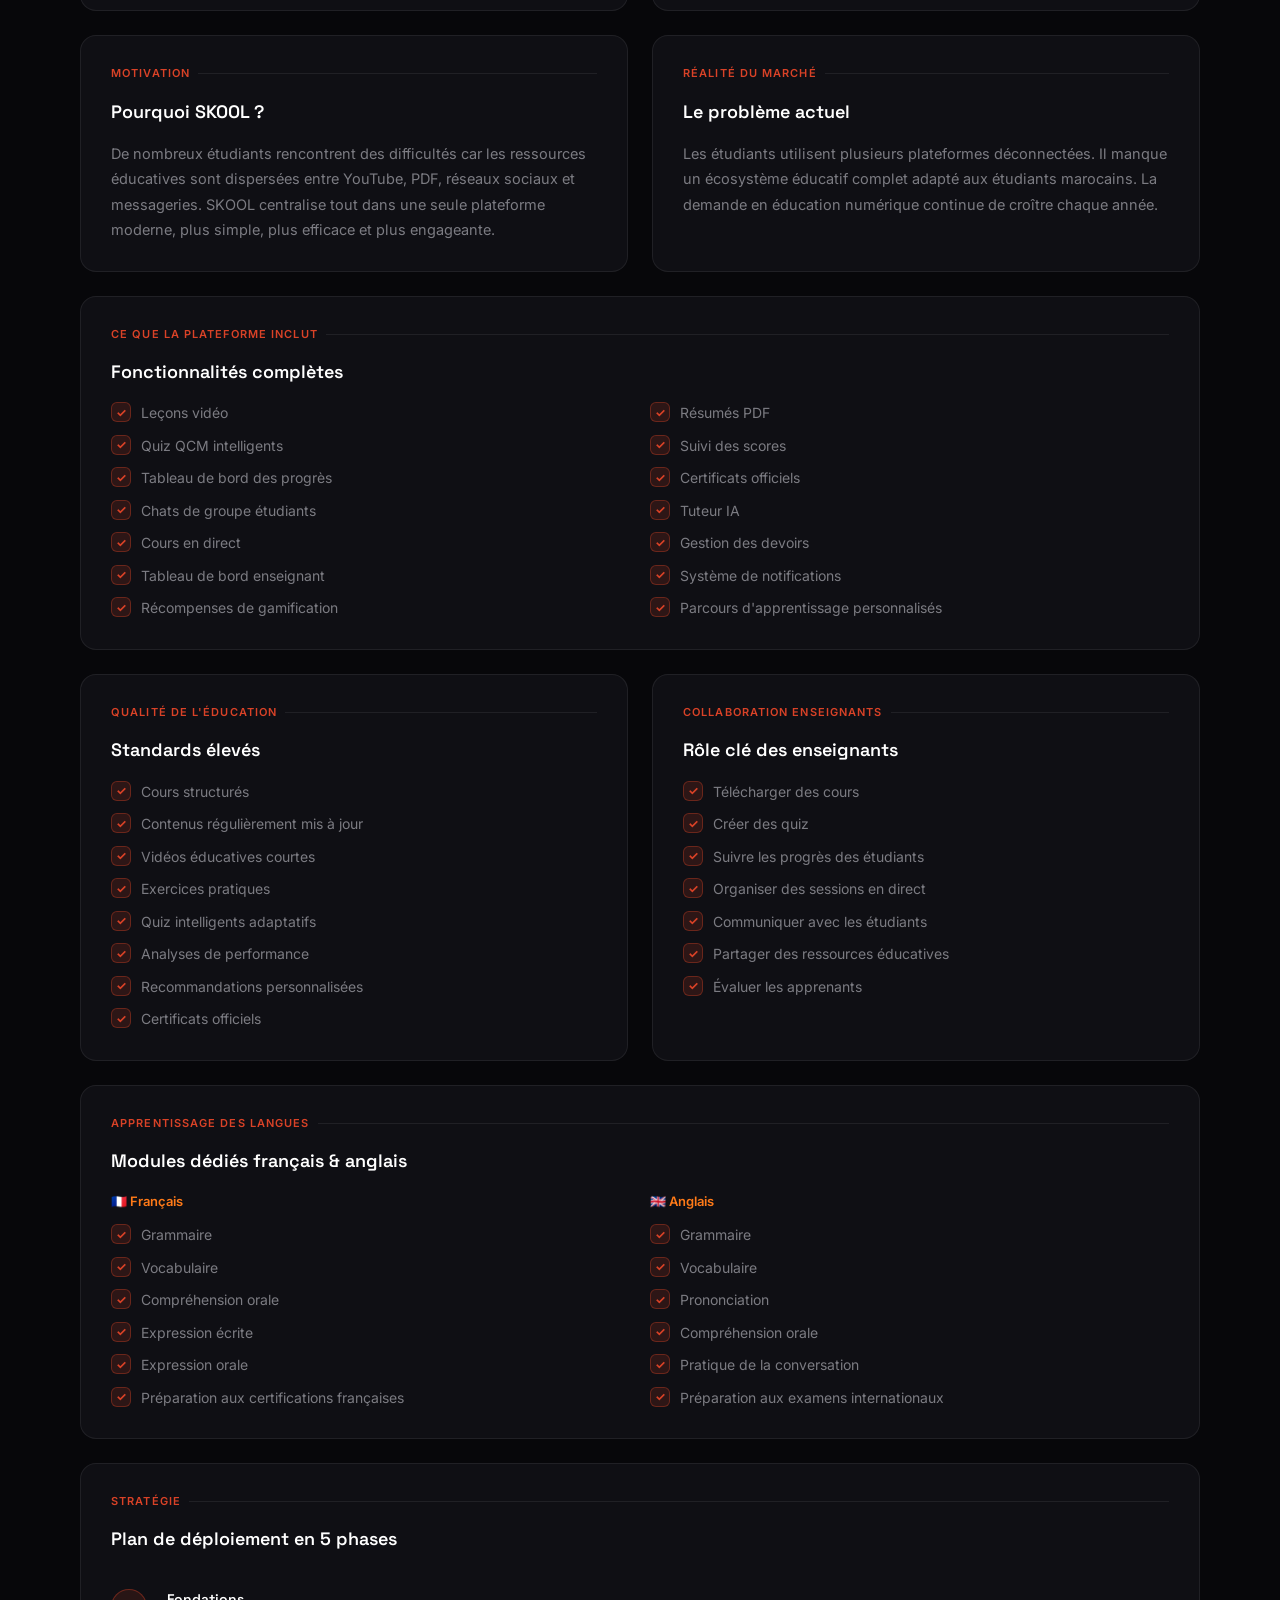
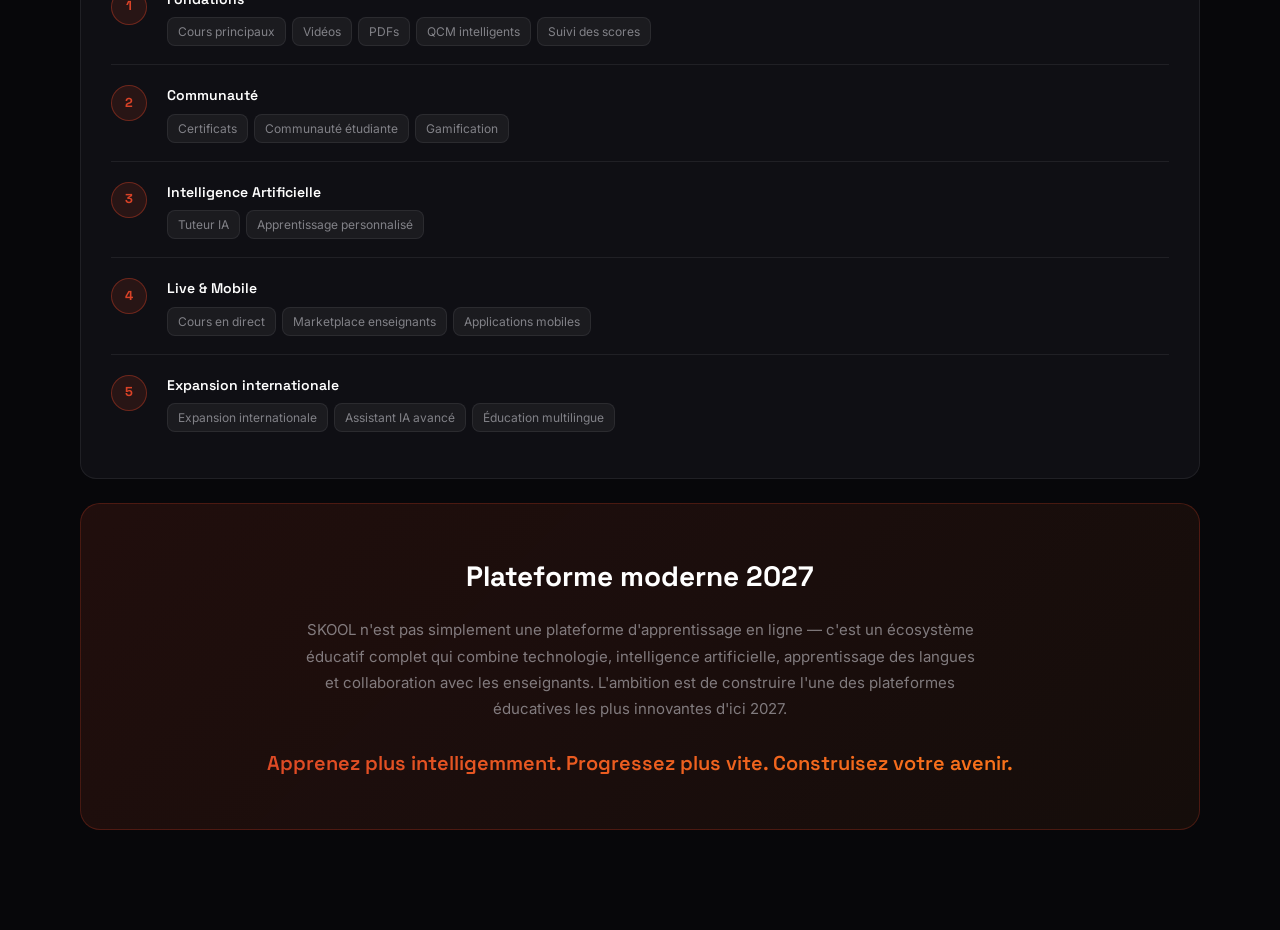
==== commit 8493c7a6: "Update details.html" ====
--- a/details.html
+++ b/details.html
@@ -1,506 +1,703 @@
 <!doctype html>
-<html lang="en">
+<html lang="fr">
   <head>
     <meta charset="UTF-8" />
     <meta name="viewport" content="width=device-width, initial-scale=1.0" />
-    <title>SKOOL - Project Details</title>
-
+    <title>SKOOL - Détails du Projet</title>
+    <link href="https://fonts.googleapis.com/css2?family=Space+Grotesk:wght@400;500;600;700&family=Inter:wght@300;400;500&display=swap" rel="stylesheet" />
     <style>
-      * {
-        margin: 0;
-        padding: 0;
-        box-sizing: border-box;
-        font-family: Arial, sans-serif; /* FIX: added fallback font */
-      }
+      :root {
+        --red:     #d94227;
+        --orange:  #ff7a18;
+        --red-glow: rgba(217, 66, 39, 0.35);
+        --bg:      #07070a;
+        --surface: #0f0f14;
+        --border:  rgba(255,255,255,0.07);
+        --text:    #e8e8f0;
+        --muted:   rgba(232,232,240,0.5);
+      }
+
+      *, *::before, *::after { margin:0; padding:0; box-sizing:border-box; }
+
+      html { scroll-behavior: smooth; }
 
       body {
-        background: #0b0b0f;
-        color: white;
-        padding-top: 80px;
-      }
-
-      /* INTRO LOADER */
-      .page-content {
+        background: var(--bg);
+        color: var(--text);
+        font-family: 'Inter', sans-serif;
+        font-size: 15px;
+        line-height: 1.75;
+        padding-top: 72px;
+        overflow-x: hidden;
+      }
+
+      /* ─── LOADER ─── */
+      #loader {
+        position: fixed; inset: 0;
+        background: #000;
+        display: flex; align-items: center; justify-content: center;
+        z-index: 9999;
+        transition: opacity .6s ease, visibility .6s ease;
+      }
+      #loader.hide { opacity: 0; visibility: hidden; }
+
+      .loader-tiles {
+        display: flex; gap: 10px;
+      }
+      .loader-tile {
+        width: 76px; height: 76px;
+        background: var(--red);
+        border: 1.5px solid rgba(255,138,117,.5);
+        color: #fff;
+        font-family: 'Space Grotesk', sans-serif;
+        font-size: 52px; font-weight: 700;
+        display: flex; align-items: center; justify-content: center;
+        box-shadow: 0 0 28px var(--red-glow);
         opacity: 0;
-        visibility: hidden;
-        transition: opacity 0.5s, visibility 0.5s; /* FIX: explicit properties instead of shorthand "0.5s" */
-      }
-
-      .page-content.show {
-        opacity: 1;
-        visibility: visible;
-      }
-
-      .intro-loader {
-        position: fixed;
-        inset: 0;
-        background: #000;
-        display: flex;
-        justify-content: center;
-        align-items: center;
-        z-index: 99999;
-        transition: opacity 0.5s, visibility 0.5s; /* FIX: explicit properties */
-      }
-
-      .intro-loader.hide {
-        opacity: 0;
-        visibility: hidden;
-      }
-
-      .intro-skool {
-        display: flex;
-        gap: 12px;
-      }
-
-      .intro-box {
-        width: 90px;
-        height: 90px;
-        background: #d94227;
-        border: 2px solid #ff8a75;
-        color: white;
-        font-size: 60px;
-        font-weight: 900;
-        display: flex;
-        justify-content: center;
-        align-items: center;
-        box-shadow: 0 0 30px rgba(217, 66, 39, 0.8);
-        animation: introAnim 1s ease-in-out forwards;
-      }
-
-      .intro-box:nth-child(1) { animation-delay: 0s; }
-      .intro-box:nth-child(2) { animation-delay: 0.1s; }
-      .intro-box:nth-child(3) { animation-delay: 0.2s; }
-      .intro-box:nth-child(4) { animation-delay: 0.3s; }
-      .intro-box:nth-child(5) { animation-delay: 0.4s; }
-
-      @keyframes introAnim {
-        0%   { opacity: 0; transform: translateY(80px) scale(0.4); }
-        45%  { opacity: 1; transform: translateY(0) scale(1); }
-        70%  { transform: translateY(-10px) scale(1.05); }
-        100% { opacity: 1; transform: translateY(0) scale(1); }
-      }
-
-      /* NAVBAR */
-      .navbar {
-        position: fixed;
-        top: 0;
-        width: 100%;
-        display: flex;
-        justify-content: space-between;
-        align-items: center;
-        padding: 15px 40px;
-        backdrop-filter: blur(20px);
-        background: rgba(0, 0, 0, 0.3);
-        border-bottom: 1px solid rgba(255, 255, 255, 0.1);
+        animation: tileIn .8s ease forwards;
+      }
+      .loader-tile:nth-child(1){ animation-delay: .05s; }
+      .loader-tile:nth-child(2){ animation-delay: .15s; }
+      .loader-tile:nth-child(3){ animation-delay: .25s; }
+      .loader-tile:nth-child(4){ animation-delay: .35s; }
+      .loader-tile:nth-child(5){ animation-delay: .45s; }
+
+      @keyframes tileIn {
+        0%   { opacity:0; transform: translateY(60px) scale(.5); }
+        55%  { opacity:1; transform: translateY(0) scale(1.04); }
+        75%  { transform: translateY(-6px); }
+        100% { opacity:1; transform: translateY(0) scale(1); }
+      }
+
+      /* ─── PAGE CONTENT ─── */
+      #page { opacity:0; visibility:hidden; transition: opacity .5s, visibility .5s; }
+      #page.show { opacity:1; visibility:visible; }
+
+      /* ─── NAVBAR ─── */
+      nav.topbar {
+        position: fixed; top: 0; left: 0; right: 0; height: 72px;
+        display: flex; align-items: center; justify-content: space-between;
+        padding: 0 48px;
+        background: rgba(7,7,10,.8);
+        backdrop-filter: blur(18px);
+        border-bottom: 1px solid var(--border);
         z-index: 1000;
       }
 
-      .navbar a {
-        color: white;
+      .logo-wrap {
+        display: flex; align-items: center; gap: 10px;
         text-decoration: none;
-        margin-left: 15px;
-        opacity: 0.8;
-        transition: opacity 0.3s, color 0.3s; /* FIX: explicit properties */
-      }
-
-      .navbar a:hover {
-        opacity: 1;
-        color: #ff3b2f;
-      }
-
-      /* LOGO */
-      .logo {
-        display: flex;
-        align-items: center;
-        gap: 12px;
-        text-decoration: none; /* FIX: remove underline if used as link */
-      }
-
-      .logo-text {
-        display: flex;
-        flex-direction: column;
-        line-height: 1.2;
-      }
-
-      .logo-text b {
-        font-size: 14px;
-        color: white;
-      }
-
-      .logo-text small {
-        font-size: 11px;
-        color: white;
-        opacity: 0.8;
-      }
-
-      /* NAV LOGO ANIMATION */
-      .nav-skool-loader {
-        display: flex;
-        align-items: center;
-        gap: 3px;
-      }
-
-      .nav-skool-box {
-        width: 28px;
-        height: 28px;
-        background: #d94227;
-        border: 1px solid #ff8a75;
-        color: white;
-        font-size: 18px;
-        font-weight: 900;
-        display: flex;
-        justify-content: center;
-        align-items: center;
-        box-shadow: 0 0 10px rgba(217, 66, 39, 0.7);
-        animation: navSkoolSlow 5s infinite ease-in-out;
-      }
-
-      .nav-skool-box:nth-child(1) { animation-delay: 0s; }
-      .nav-skool-box:nth-child(2) { animation-delay: 0.25s; }
-      .nav-skool-box:nth-child(3) { animation-delay: 0.5s; }
-      .nav-skool-box:nth-child(4) { animation-delay: 0.75s; }
-      .nav-skool-box:nth-child(5) { animation-delay: 1s; }
-
-      @keyframes navSkoolSlow {
-        0%       { opacity: 0; transform: translateY(18px) scale(0.4) rotate(-10deg); }
-        25%      { opacity: 1; transform: translateY(0) scale(1) rotate(0deg); }
-        45%      { transform: translateY(-5px) scale(1.08); }
-        65%, 85% { opacity: 1; transform: scale(1); }
-        100%     { opacity: 0; transform: translateY(-18px) scale(0.4) rotate(10deg); }
-      }
-
-      /* CONTAINER */
-      .container {
-        width: 100%;
-        padding: 40px 80px;
-      }
-
-      h1 {
-        font-size: 48px;
-        background: linear-gradient(90deg, #ff3b2f, #ff7a18);
+      }
+      .logo-tiles { display: flex; gap: 3px; }
+      .logo-tile {
+        width: 26px; height: 26px;
+        background: var(--red);
+        border: 1px solid rgba(255,138,117,.45);
+        color: #fff;
+        font-family: 'Space Grotesk', sans-serif;
+        font-size: 16px; font-weight: 700;
+        display: flex; align-items: center; justify-content: center;
+        box-shadow: 0 0 8px var(--red-glow);
+        animation: navPulse 5s infinite ease-in-out;
+      }
+      .logo-tile:nth-child(1){ animation-delay: 0s; }
+      .logo-tile:nth-child(2){ animation-delay: .2s; }
+      .logo-tile:nth-child(3){ animation-delay: .4s; }
+      .logo-tile:nth-child(4){ animation-delay: .6s; }
+      .logo-tile:nth-child(5){ animation-delay: .8s; }
+
+      @keyframes navPulse {
+        0%,100% { opacity:.4; transform: translateY(2px) scale(.9); }
+        20%,60% { opacity:1;  transform: translateY(0) scale(1); }
+        40%      { transform: translateY(-3px) scale(1.06); }
+      }
+
+      .logo-label { display: flex; flex-direction: column; line-height: 1.3; }
+      .logo-label b { font-size: 13px; font-weight: 600; color: #fff; }
+      .logo-label small { font-size: 10.5px; color: var(--muted); }
+
+      .nav-links { display: flex; gap: 6px; }
+      .nav-links a {
+        color: var(--muted);
+        text-decoration: none;
+        font-size: 13.5px;
+        padding: 7px 14px;
+        border-radius: 8px;
+        transition: color .25s, background .25s;
+      }
+      .nav-links a:hover { color: #fff; background: rgba(255,255,255,.06); }
+
+      /* ─── HERO ─── */
+      .hero {
+        padding: 100px 80px 60px;
+        position: relative;
+        overflow: hidden;
+      }
+      .hero::before {
+        content: '';
+        position: absolute;
+        top: -120px; left: -120px;
+        width: 520px; height: 520px;
+        background: radial-gradient(circle, rgba(217,66,39,.18) 0%, transparent 70%);
+        pointer-events: none;
+      }
+
+      .hero-eyebrow {
+        display: inline-flex; align-items: center; gap: 8px;
+        padding: 5px 14px;
+        border: 1px solid rgba(217,66,39,.4);
+        border-radius: 20px;
+        font-size: 12px;
+        color: var(--orange);
+        letter-spacing: .05em;
+        text-transform: uppercase;
+        margin-bottom: 24px;
+      }
+      .hero-eyebrow span { width:7px; height:7px; border-radius:50%; background:var(--red); animation: blink 1.5s infinite; }
+      @keyframes blink { 0%,100%{opacity:1;} 50%{opacity:.2;} }
+
+      .hero h1 {
+        font-family: 'Space Grotesk', sans-serif;
+        font-size: clamp(36px, 5vw, 64px);
+        font-weight: 700;
+        line-height: 1.1;
+        background: linear-gradient(100deg, #fff 30%, var(--orange));
         -webkit-background-clip: text;
-        background-clip: text; /* FIX: added standard property alongside vendor-prefixed */
+        background-clip: text;
         -webkit-text-fill-color: transparent;
         margin-bottom: 20px;
-      }
-
-      h2 {
-        margin-top: 60px;
-        font-size: 24px;
-        color: #ff7a18;
-      }
-
-      .pulse-badge {
-        display: inline-block;
-        margin-top: 10px;
-        padding: 10px 16px;
-        border-radius: 25px;
-        background: linear-gradient(90deg, #ff3b2f, #ff7a18);
-        color: white;
-        font-weight: bold;
+        max-width: 760px;
+      }
+
+      .hero-sub {
+        font-size: 16px;
+        color: var(--muted);
+        max-width: 560px;
+        margin-bottom: 36px;
+      }
+
+      .badge-row { display: flex; gap: 10px; flex-wrap: wrap; }
+      .badge {
+        display: inline-flex; align-items: center; gap: 6px;
+        padding: 8px 16px;
+        border-radius: 20px;
+        font-size: 13px; font-weight: 600;
+        background: linear-gradient(90deg, var(--red), var(--orange));
+        color: #fff;
+        position: relative; overflow: hidden;
+      }
+      .badge::after {
+        content:'';
+        position:absolute; top:0; left:-100%; width:100%; height:100%;
+        background: linear-gradient(90deg, transparent, rgba(255,255,255,.25), transparent);
+        animation: shine 2.5s infinite;
+      }
+      @keyframes shine { 100%{ left:200%; } }
+
+      .badge-outline {
+        background: transparent;
+        border: 1px solid rgba(217,66,39,.5);
+        color: var(--orange);
+      }
+      .badge-outline::after { display:none; }
+
+      /* ─── MAIN GRID ─── */
+      .main {
+        padding: 20px 80px 100px;
+        display: grid;
+        grid-template-columns: 1fr 1fr;
+        gap: 24px;
+      }
+
+      .section-full { grid-column: 1 / -1; }
+
+      .section-label {
+        font-size: 11px;
+        font-weight: 600;
+        letter-spacing: .1em;
+        text-transform: uppercase;
+        color: var(--red);
+        margin-bottom: 12px;
+        display: flex; align-items: center; gap: 8px;
+      }
+      .section-label::after {
+        content: '';
+        flex: 1;
+        height: 1px;
+        background: var(--border);
+      }
+
+      .card {
+        padding: 28px 30px;
+        border-radius: 16px;
+        background: var(--surface);
+        border: 1px solid var(--border);
         position: relative;
         overflow: hidden;
-      }
-
-      .pulse-badge::after {
-        content: "";
+        transition: border-color .3s, transform .3s;
+      }
+      .card:hover {
+        border-color: rgba(217,66,39,.35);
+        transform: translateY(-3px);
+      }
+      .card::before {
+        content: '';
         position: absolute;
-        top: 0;
-        left: -100%;
-        width: 100%;
-        height: 100%;
-        background: rgba(255, 255, 255, 0.3);
-        animation: shine 2s infinite;
-      }
-
-      @keyframes shine {
-        0%   { left: -100%; }
-        100% { left: 100%; }
-      }
-
-      .card {
-        width: 100%;
-        margin-top: 15px;
-        padding: 25px;
-        border-radius: 15px;
-        background: rgba(255, 255, 255, 0.05);
-        border: 1px solid rgba(255, 255, 255, 0.1);
-        line-height: 1.7;
-        font-size: 16px;
-        text-align: justify;
-      }
-
-      /* FIX: .grid was defined in CSS but never used in HTML — kept for future use */
-      .grid {
+        top: 0; left: 0; right: 0;
+        height: 2px;
+        background: linear-gradient(90deg, var(--red), var(--orange));
+        opacity: 0;
+        transition: opacity .3s;
+      }
+      .card:hover::before { opacity: 1; }
+
+      .card-title {
+        font-family: 'Space Grotesk', sans-serif;
+        font-size: 18px; font-weight: 600;
+        color: #fff;
+        margin-bottom: 14px;
+      }
+
+      .card p { color: var(--muted); font-size: 14.5px; }
+
+      /* check list */
+      .checklist { list-style: none; display: flex; flex-direction: column; gap: 8px; }
+      .checklist li {
+        display: flex; align-items: flex-start; gap: 10px;
+        color: var(--muted); font-size: 14px;
+      }
+      .checklist li::before {
+        content: '✓';
+        flex-shrink: 0;
+        width: 20px; height: 20px;
+        background: rgba(217,66,39,.15);
+        border: 1px solid rgba(217,66,39,.35);
+        border-radius: 6px;
+        color: var(--red);
+        font-size: 12px; font-weight: 700;
+        display: flex; align-items: center; justify-content: center;
+        margin-top: 1px;
+      }
+
+      /* two-col checklist */
+      .checklist-grid {
         display: grid;
-        grid-template-columns: repeat(auto-fit, minmax(280px, 1fr));
-        gap: 15px;
-        margin-top: 20px;
-      }
-
-      .warning { border-left: 4px solid #ff3b2f; }
-      .success { border-left: 4px solid #00ff88; }
-      .info    { border-left: 4px solid #ff7a18; }
-
-      @media (max-width: 900px) {
-        .container {
-          padding: 20px;
-        }
-
-        h1 {
-          font-size: 32px;
-        }
-
-        .intro-box {
-          width: 55px;
-          height: 55px;
-          font-size: 35px;
-        }
-
-        .intro-skool {
-          gap: 6px;
-        }
-
-        .navbar {
-          padding: 15px;
-        }
-
-        .logo-text small {
-          display: none;
-        }
+        grid-template-columns: 1fr 1fr;
+        gap: 8px 20px;
+      }
+
+      /* phase timeline */
+      .phases { display: flex; flex-direction: column; gap: 0; }
+      .phase {
+        display: flex; gap: 20px;
+        padding: 18px 0;
+        border-bottom: 1px solid var(--border);
+      }
+      .phase:last-child { border-bottom: none; }
+      .phase-num {
+        flex-shrink: 0;
+        width: 36px; height: 36px;
+        border-radius: 50%;
+        background: rgba(217,66,39,.12);
+        border: 1.5px solid rgba(217,66,39,.4);
+        color: var(--red);
+        font-family: 'Space Grotesk', sans-serif;
+        font-size: 13px; font-weight: 700;
+        display: flex; align-items: center; justify-content: center;
+        margin-top: 2px;
+      }
+      .phase-body {}
+      .phase-title {
+        font-family: 'Space Grotesk', sans-serif;
+        font-size: 14px; font-weight: 600;
+        color: #fff;
+        margin-bottom: 6px;
+      }
+      .phase-items {
+        display: flex; flex-wrap: wrap; gap: 6px;
+      }
+      .tag {
+        padding: 3px 10px;
+        border-radius: 8px;
+        background: rgba(255,255,255,.05);
+        border: 1px solid var(--border);
+        font-size: 12px;
+        color: var(--muted);
+      }
+
+      /* lang modules */
+      .lang-grid { display: grid; grid-template-columns: 1fr 1fr; gap: 20px; }
+      .lang-block {}
+      .lang-title {
+        font-size: 13px; font-weight: 600;
+        color: var(--orange);
+        margin-bottom: 10px;
+        display: flex; align-items: center; gap: 6px;
+      }
+
+      /* stat row */
+      .stat-row {
+        display: grid;
+        grid-template-columns: repeat(3, 1fr);
+        gap: 1px;
+        background: var(--border);
+        border-radius: 14px;
+        overflow: hidden;
+        margin-top: 24px;
+        grid-column: 1 / -1;
+      }
+      .stat {
+        background: var(--surface);
+        padding: 28px 24px;
+        text-align: center;
+      }
+      .stat-num {
+        font-family: 'Space Grotesk', sans-serif;
+        font-size: 36px; font-weight: 700;
+        background: linear-gradient(90deg, var(--red), var(--orange));
+        -webkit-background-clip: text;
+        background-clip: text;
+        -webkit-text-fill-color: transparent;
+        line-height: 1;
+        margin-bottom: 6px;
+      }
+      .stat-label { font-size: 12.5px; color: var(--muted); }
+
+      /* conclusion */
+      .conclusion {
+        grid-column: 1 / -1;
+        padding: 48px;
+        border-radius: 20px;
+        background: linear-gradient(135deg, rgba(217,66,39,.12), rgba(255,122,24,.06));
+        border: 1px solid rgba(217,66,39,.25);
+        text-align: center;
+      }
+      .conclusion h2 {
+        font-family: 'Space Grotesk', sans-serif;
+        font-size: 28px; font-weight: 700;
+        color: #fff; margin-bottom: 16px;
+      }
+      .conclusion p { color: var(--muted); max-width: 680px; margin: 0 auto 24px; font-size: 15px; }
+      .conclusion .tagline {
+        font-family: 'Space Grotesk', sans-serif;
+        font-size: 20px; font-weight: 600;
+        background: linear-gradient(90deg, var(--red), var(--orange));
+        -webkit-background-clip: text;
+        background-clip: text;
+        -webkit-text-fill-color: transparent;
+      }
+
+      /* ─── RESPONSIVE ─── */
+      @media (max-width: 860px) {
+        .hero { padding: 60px 24px 40px; }
+        .main  { padding: 16px 24px 80px; grid-template-columns: 1fr; }
+        .section-full, .stat-row { grid-column: 1; }
+        .stat-row { grid-template-columns: 1fr; }
+        nav.topbar { padding: 0 20px; }
+        .logo-label small { display: none; }
+        .lang-grid, .checklist-grid { grid-template-columns: 1fr; }
+        .conclusion { padding: 32px 20px; }
       }
     </style>
   </head>
-
   <body>
-    <!-- INTRO LOADER -->
-    <div class="intro-loader" id="introLoader" role="status" aria-label="Loading SKOOL">
-      <div class="intro-skool" aria-hidden="true">
-        <div class="intro-box">S</div>
-        <div class="intro-box">K</div>
-        <div class="intro-box">O</div>
-        <div class="intro-box">O</div>
-        <div class="intro-box">L</div>
+
+    <!-- LOADER -->
+    <div id="loader" role="status" aria-label="Chargement de SKOOL">
+      <div class="loader-tiles" aria-hidden="true">
+        <div class="loader-tile">S</div>
+        <div class="loader-tile">K</div>
+        <div class="loader-tile">O</div>
+        <div class="loader-tile">O</div>
+        <div class="loader-tile">L</div>
       </div>
     </div>
 
-    <!-- PAGE CONTENT -->
-    <div class="page-content" id="pageContent">
-
-      <!-- FIX: changed <div class="navbar"> to semantic <nav> element -->
-      <nav class="navbar" aria-label="Main navigation">
-        <!-- FIX: wrapped logo in <a> so it's a proper clickable link -->
-        <a href="index.html" class="logo" aria-label="SKOOL Home">
-          <div class="nav-skool-loader" aria-hidden="true">
-            <div class="nav-skool-box">S</div>
-            <div class="nav-skool-box">K</div>
-            <div class="nav-skool-box">O</div>
-            <div class="nav-skool-box">O</div>
-            <div class="nav-skool-box">L</div>
+    <!-- PAGE -->
+    <div id="page">
+
+      <nav class="topbar" aria-label="Navigation principale">
+        <a href="index.html" class="logo-wrap" aria-label="Accueil SKOOL">
+          <div class="logo-tiles" aria-hidden="true">
+            <div class="logo-tile">S</div>
+            <div class="logo-tile">K</div>
+            <div class="logo-tile">O</div>
+            <div class="logo-tile">O</div>
+            <div class="logo-tile">L</div>
           </div>
-          <span class="logo-text">
+          <span class="logo-label">
             <b>Smart Knowledge</b>
             <small>for Outstanding Online Learning</small>
           </span>
         </a>
-
-        <div>
-          <a href="index.html">Home</a>
+        <div class="nav-links">
+          <a href="index.html">Accueil</a>
         </div>
       </nav>
 
-      <!-- CONTENT -->
-      <div class="container">
-
-        <h1>SKOOL Project Details</h1>
-
-        <div class="pulse-badge">🚧 Project In Progress - Modern Learning Platform 2027</div>
-
-        <h2>Idea</h2>
+      <!-- HERO -->
+      <section class="hero">
+        <div class="hero-eyebrow">
+          <span></span> Projet en cours — Plateforme 2027
+        </div>
+        <h1>Détails du Projet SKOOL</h1>
+        <p class="hero-sub">Un écosystème éducatif tout-en-un combinant IA, apprentissage des langues et collaboration enseignants — conçu pour transformer l'éducation au Maroc.</p>
+        <div class="badge-row">
+          <span class="badge">🚀 En développement actif</span>
+          <span class="badge badge-outline">📍 Maroc</span>
+        </div>
+      </section>
+
+      <!-- STATS -->
+      <div class="main" style="padding-top:0; padding-bottom:0;">
+        <div class="stat-row">
+          <div class="stat">
+            <div class="stat-num">5</div>
+            <div class="stat-label">Phases de déploiement</div>
+          </div>
+          <div class="stat">
+            <div class="stat-num">7+</div>
+            <div class="stat-label">Publics cibles</div>
+          </div>
+          <div class="stat">
+            <div class="stat-num">2027</div>
+            <div class="stat-label">Lancement complet prévu</div>
+          </div>
+        </div>
+      </div>
+
+      <!-- CARDS GRID -->
+      <div class="main">
+
+        <!-- Idée -->
         <div class="card">
-          SKOOL is an all-in-one educational ecosystem that combines modern education, artificial intelligence, language learning, and teacher collaboration into a single platform.
-        </div>
-
-        <h2>Objective</h2>
-        <div class="card success">
-          SKOOL is a modern online learning platform designed to transform education in Morocco by providing high-quality digital learning experiences.
-          <br><br>
-          The objective is to make learning accessible, interactive, and personalized for every student through modern technologies, smart tools, and collaboration with teachers.
-          <br><br>
-          The platform aims to improve students' academic performance while preparing them for the future digital world.
-        </div>
-
-        <h2>Target Population</h2>
-        <div class="card info">
-          SKOOL is designed for:
-          <br><br>
-          ✔ Middle school students<br>
-          ✔ 1BAC students<br>
-          ✔ 2BAC students<br>
-          ✔ Concours preparation students<br>
-          ✔ French learners<br>
-          ✔ English learners<br>
-          ✔ Teachers and educational institutions
-        </div>
-
-        <h2>Modern Technologies Used</h2>
-        <div class="card success">
-          The platform will use modern technologies such as:
-          <br><br>
-          ✔ Artificial Intelligence (AI)<br>
-          ✔ Responsive Web Technologies<br>
-          ✔ Mobile Applications<br>
-          ✔ Cloud Computing<br>
-          ✔ Learning Analytics<br>
-          ✔ Smart Recommendation Systems<br>
-          ✔ Gamification<br>
-          ✔ Secure Databases<br>
-          ✔ Real-time Communication Systems<br>
-          ✔ Interactive Dashboards
-        </div>
-
-        <h2>Motivation</h2>
-        <div class="card warning">
-          Many students struggle because educational resources are scattered across YouTube, PDFs, social media, and messaging applications.
-          <br><br>
-          SKOOL centralizes everything into one modern platform and makes learning simpler, more efficient, and more engaging.
-          <br><br>
-          The platform motivates students through interactive content, progress tracking, and personalized learning paths.
-        </div>
-
-        <h2>Quality of Education</h2>
-        <div class="card success">
-          SKOOL focuses on delivering high-quality education through:
-          <br><br>
-          ✔ Structured courses<br>
-          ✔ Updated content<br>
-          ✔ Short educational videos<br>
-          ✔ Practical exercises<br>
-          ✔ Smart quizzes<br>
-          ✔ Performance analytics<br>
-          ✔ Personalized recommendations<br>
-          ✔ Official certificates
-        </div>
-
-        <h2>Collaboration with Teachers</h2>
-        <div class="card info">
-          Teachers play an essential role in the platform.
-          <br><br>
-          They can:
-          <br><br>
-          ✔ Upload courses<br>
-          ✔ Create quizzes<br>
-          ✔ Monitor student progress<br>
-          ✔ Organize live sessions<br>
-          ✔ Communicate with students<br>
-          ✔ Share educational resources<br>
-          ✔ Evaluate learners
-        </div>
-
-        <h2>Learning French &amp; English</h2>
-        <div class="card success">
-          SKOOL includes dedicated language learning modules.
-          <br><br>
-          <strong>French Learning:</strong><br>
-          ✔ Grammar<br>
-          ✔ Vocabulary<br>
-          ✔ Listening<br>
-          ✔ Writing<br>
-          ✔ Speaking exercises<br>
-          ✔ French certifications preparation.
-          <br><br>
-          <strong>English Learning:</strong><br>
-          ✔ Grammar<br>
-          ✔ Vocabulary<br>
-          ✔ Pronunciation<br>
-          ✔ Listening<br>
-          ✔ Conversation practice<br>
-          ✔ International exam preparation.
-        </div>
-
-        <h2>What the Platform Includes</h2>
-        <div class="card info">
-          ✔ Video lessons<br>
-          ✔ PDF summaries<br>
-          ✔ Smart QCM quizzes<br>
-          ✔ Score tracking<br>
-          ✔ Progress dashboard<br>
-          ✔ Certificates<br>
-          ✔ Group chats between students<br>
-          ✔ AI tutor<br>
-          ✔ Live classes<br>
-          ✔ Homework management<br>
-          ✔ Teacher dashboard<br>
-          ✔ Notifications system<br>
-          ✔ Gamification rewards<br>
-          ✔ Personalized learning paths
-        </div>
-
-        <h2>Market Reality</h2>
-        <div class="card warning">
-          Students currently use multiple disconnected platforms.
-          <br><br>
-          There is a lack of a complete educational ecosystem adapted to Moroccan students and modern learning methods.
-          <br><br>
-          Digital education demand continues to grow every year.
-        </div>
-
-        <h2>Opportunity</h2>
-        <div class="card success">
-          SKOOL has a strong opportunity to become a reference educational platform in Morocco and potentially expand internationally.
-          <br><br>
-          The combination of AI, language learning, and teacher collaboration creates a unique value proposition.
-        </div>
-
-        <h2>Strategy</h2>
-        <div class="card info">
-          <strong>PHASE 1</strong><br>
-          ✔ Core courses<br>
-          ✔ Videos<br>
-          ✔ PDFs<br>
-          ✔ Smart QCM<br>
-          ✔ Score tracking
-          <br><br>
-          <strong>PHASE 2</strong><br>
-          ✔ Certificates<br>
-          ✔ Student community<br>
-          ✔ Gamification
-          <br><br>
-          <strong>PHASE 3</strong><br>
-          ✔ AI Tutor<br>
-          ✔ Personalized learning
-          <br><br>
-          <strong>PHASE 4</strong><br>
-          ✔ Live classes<br>
-          ✔ Teacher marketplace<br>
-          ✔ Mobile applications
-          <br><br>
-          <strong>PHASE 5</strong><br>
-          ✔ International expansion<br>
-          ✔ Advanced AI assistant<br>
-          ✔ Multilingual education
-        </div>
-
-        <h2>Conclusion (Modern Platform 2027)</h2>
-        <div class="card success">
-          SKOOL is a vision for the future of education.
-          <br><br>
-          It is not simply an online learning platform but a complete educational ecosystem that combines technology, artificial intelligence, language learning, and teacher collaboration.
-          <br><br>
-          The ambition is to build one of the most innovative educational platforms by 2027 and provide accessible, high-quality education for everyone.
-          <br><br>
-          <strong>Learn Smarter. Grow Faster. Build Your Future.</strong>
+          <div class="section-label">Idée</div>
+          <div class="card-title">Une plateforme unifiée</div>
+          <p>SKOOL est un écosystème éducatif tout-en-un qui combine l'éducation moderne, l'intelligence artificielle, l'apprentissage des langues et la collaboration entre enseignants dans une seule plateforme.</p>
+        </div>
+
+        <!-- Opportunité -->
+        <div class="card">
+          <div class="section-label">Opportunité</div>
+          <div class="card-title">Un marché en pleine croissance</div>
+          <p>SKOOL a une forte opportunité de devenir la plateforme éducative de référence au Maroc et de s'étendre à l'international. La combinaison IA + langues + enseignants crée une proposition de valeur unique.</p>
+        </div>
+
+        <!-- Objectif -->
+        <div class="card section-full">
+          <div class="section-label">Objectif</div>
+          <div class="card-title">Transformer l'éducation numérique</div>
+          <p>SKOOL est conçu pour rendre l'apprentissage accessible, interactif et personnalisé pour chaque étudiant grâce aux technologies modernes, aux outils intelligents et à la collaboration avec les enseignants.<br><br>La plateforme vise à améliorer les performances académiques tout en préparant les étudiants au futur monde numérique.</p>
+        </div>
+
+        <!-- Population cible -->
+        <div class="card">
+          <div class="section-label">Population cible</div>
+          <div class="card-title">Pour qui ?</div>
+          <ul class="checklist">
+            <li>Élèves du collège</li>
+            <li>Élèves de 1ère BAC</li>
+            <li>Élèves de 2ème BAC</li>
+            <li>Préparation aux concours</li>
+            <li>Apprenants de français</li>
+            <li>Apprenants d'anglais</li>
+            <li>Enseignants et établissements</li>
+          </ul>
+        </div>
+
+        <!-- Technologies -->
+        <div class="card">
+          <div class="section-label">Technologies modernes</div>
+          <div class="card-title">Stack technologique</div>
+          <ul class="checklist">
+            <li>Intelligence Artificielle (IA)</li>
+            <li>Technologies Web Responsive</li>
+            <li>Applications mobiles</li>
+            <li>Cloud Computing</li>
+            <li>Analytique de l'apprentissage</li>
+            <li>Systèmes de recommandation intelligents</li>
+            <li>Gamification</li>
+            <li>Communication en temps réel</li>
+          </ul>
+        </div>
+
+        <!-- Motivation -->
+        <div class="card">
+          <div class="section-label">Motivation</div>
+          <div class="card-title">Pourquoi SKOOL ?</div>
+          <p>De nombreux étudiants rencontrent des difficultés car les ressources éducatives sont dispersées entre YouTube, PDF, réseaux sociaux et messageries. SKOOL centralise tout dans une seule plateforme moderne, plus simple, plus efficace et plus engageante.</p>
+        </div>
+
+        <!-- Réalité du marché -->
+        <div class="card">
+          <div class="section-label">Réalité du marché</div>
+          <div class="card-title">Le problème actuel</div>
+          <p>Les étudiants utilisent plusieurs plateformes déconnectées. Il manque un écosystème éducatif complet adapté aux étudiants marocains. La demande en éducation numérique continue de croître chaque année.</p>
+        </div>
+
+        <!-- Ce que la plateforme inclut -->
+        <div class="card section-full">
+          <div class="section-label">Ce que la plateforme inclut</div>
+          <div class="card-title">Fonctionnalités complètes</div>
+          <ul class="checklist checklist-grid">
+            <li>Leçons vidéo</li>
+            <li>Résumés PDF</li>
+            <li>Quiz QCM intelligents</li>
+            <li>Suivi des scores</li>
+            <li>Tableau de bord des progrès</li>
+            <li>Certificats officiels</li>
+            <li>Chats de groupe étudiants</li>
+            <li>Tuteur IA</li>
+            <li>Cours en direct</li>
+            <li>Gestion des devoirs</li>
+            <li>Tableau de bord enseignant</li>
+            <li>Système de notifications</li>
+            <li>Récompenses de gamification</li>
+            <li>Parcours d'apprentissage personnalisés</li>
+          </ul>
+        </div>
+
+        <!-- Qualité de l'éducation -->
+        <div class="card">
+          <div class="section-label">Qualité de l'éducation</div>
+          <div class="card-title">Standards élevés</div>
+          <ul class="checklist">
+            <li>Cours structurés</li>
+            <li>Contenus régulièrement mis à jour</li>
+            <li>Vidéos éducatives courtes</li>
+            <li>Exercices pratiques</li>
+            <li>Quiz intelligents adaptatifs</li>
+            <li>Analyses de performance</li>
+            <li>Recommandations personnalisées</li>
+            <li>Certificats officiels</li>
+          </ul>
+        </div>
+
+        <!-- Collaboration enseignants -->
+        <div class="card">
+          <div class="section-label">Collaboration enseignants</div>
+          <div class="card-title">Rôle clé des enseignants</div>
+          <ul class="checklist">
+            <li>Télécharger des cours</li>
+            <li>Créer des quiz</li>
+            <li>Suivre les progrès des étudiants</li>
+            <li>Organiser des sessions en direct</li>
+            <li>Communiquer avec les étudiants</li>
+            <li>Partager des ressources éducatives</li>
+            <li>Évaluer les apprenants</li>
+          </ul>
+        </div>
+
+        <!-- Langues -->
+        <div class="card section-full">
+          <div class="section-label">Apprentissage des langues</div>
+          <div class="card-title">Modules dédiés français &amp; anglais</div>
+          <div class="lang-grid">
+            <div class="lang-block">
+              <div class="lang-title">🇫🇷 Français</div>
+              <ul class="checklist">
+                <li>Grammaire</li>
+                <li>Vocabulaire</li>
+                <li>Compréhension orale</li>
+                <li>Expression écrite</li>
+                <li>Expression orale</li>
+                <li>Préparation aux certifications françaises</li>
+              </ul>
+            </div>
+            <div class="lang-block">
+              <div class="lang-title">🇬🇧 Anglais</div>
+              <ul class="checklist">
+                <li>Grammaire</li>
+                <li>Vocabulaire</li>
+                <li>Prononciation</li>
+                <li>Compréhension orale</li>
+                <li>Pratique de la conversation</li>
+                <li>Préparation aux examens internationaux</li>
+              </ul>
+            </div>
+          </div>
+        </div>
+
+        <!-- Stratégie / Phases -->
+        <div class="card section-full">
+          <div class="section-label">Stratégie</div>
+          <div class="card-title">Plan de déploiement en 5 phases</div>
+          <div class="phases">
+            <div class="phase">
+              <div class="phase-num">1</div>
+              <div class="phase-body">
+                <div class="phase-title">Fondations</div>
+                <div class="phase-items">
+                  <span class="tag">Cours principaux</span>
+                  <span class="tag">Vidéos</span>
+                  <span class="tag">PDFs</span>
+                  <span class="tag">QCM intelligents</span>
+                  <span class="tag">Suivi des scores</span>
+                </div>
+              </div>
+            </div>
+            <div class="phase">
+              <div class="phase-num">2</div>
+              <div class="phase-body">
+                <div class="phase-title">Communauté</div>
+                <div class="phase-items">
+                  <span class="tag">Certificats</span>
+                  <span class="tag">Communauté étudiante</span>
+                  <span class="tag">Gamification</span>
+                </div>
+              </div>
+            </div>
+            <div class="phase">
+              <div class="phase-num">3</div>
+              <div class="phase-body">
+                <div class="phase-title">Intelligence Artificielle</div>
+                <div class="phase-items">
+                  <span class="tag">Tuteur IA</span>
+                  <span class="tag">Apprentissage personnalisé</span>
+                </div>
+              </div>
+            </div>
+            <div class="phase">
+              <div class="phase-num">4</div>
+              <div class="phase-body">
+                <div class="phase-title">Live &amp; Mobile</div>
+                <div class="phase-items">
+                  <span class="tag">Cours en direct</span>
+                  <span class="tag">Marketplace enseignants</span>
+                  <span class="tag">Applications mobiles</span>
+                </div>
+              </div>
+            </div>
+            <div class="phase">
+              <div class="phase-num">5</div>
+              <div class="phase-body">
+                <div class="phase-title">Expansion internationale</div>
+                <div class="phase-items">
+                  <span class="tag">Expansion internationale</span>
+                  <span class="tag">Assistant IA avancé</span>
+                  <span class="tag">Éducation multilingue</span>
+                </div>
+              </div>
+            </div>
+          </div>
+        </div>
+
+        <!-- Conclusion -->
+        <div class="conclusion">
+          <h2>Plateforme moderne 2027</h2>
+          <p>SKOOL n'est pas simplement une plateforme d'apprentissage en ligne — c'est un écosystème éducatif complet qui combine technologie, intelligence artificielle, apprentissage des langues et collaboration avec les enseignants. L'ambition est de construire l'une des plateformes éducatives les plus innovantes d'ici 2027.</p>
+          <div class="tagline">Apprenez plus intelligemment. Progressez plus vite. Construisez votre avenir.</div>
         </div>
 
       </div>
     </div>
 
     <script>
-      window.addEventListener("load", function () {
+      window.addEventListener('load', function () {
         setTimeout(function () {
-          document.getElementById("introLoader").classList.add("hide");
-          document.getElementById("pageContent").classList.add("show");
-        }, 1000);
+          document.getElementById('loader').classList.add('hide');
+          document.getElementById('page').classList.add('show');
+        }, 1200);
       });
     </script>
   </body>
